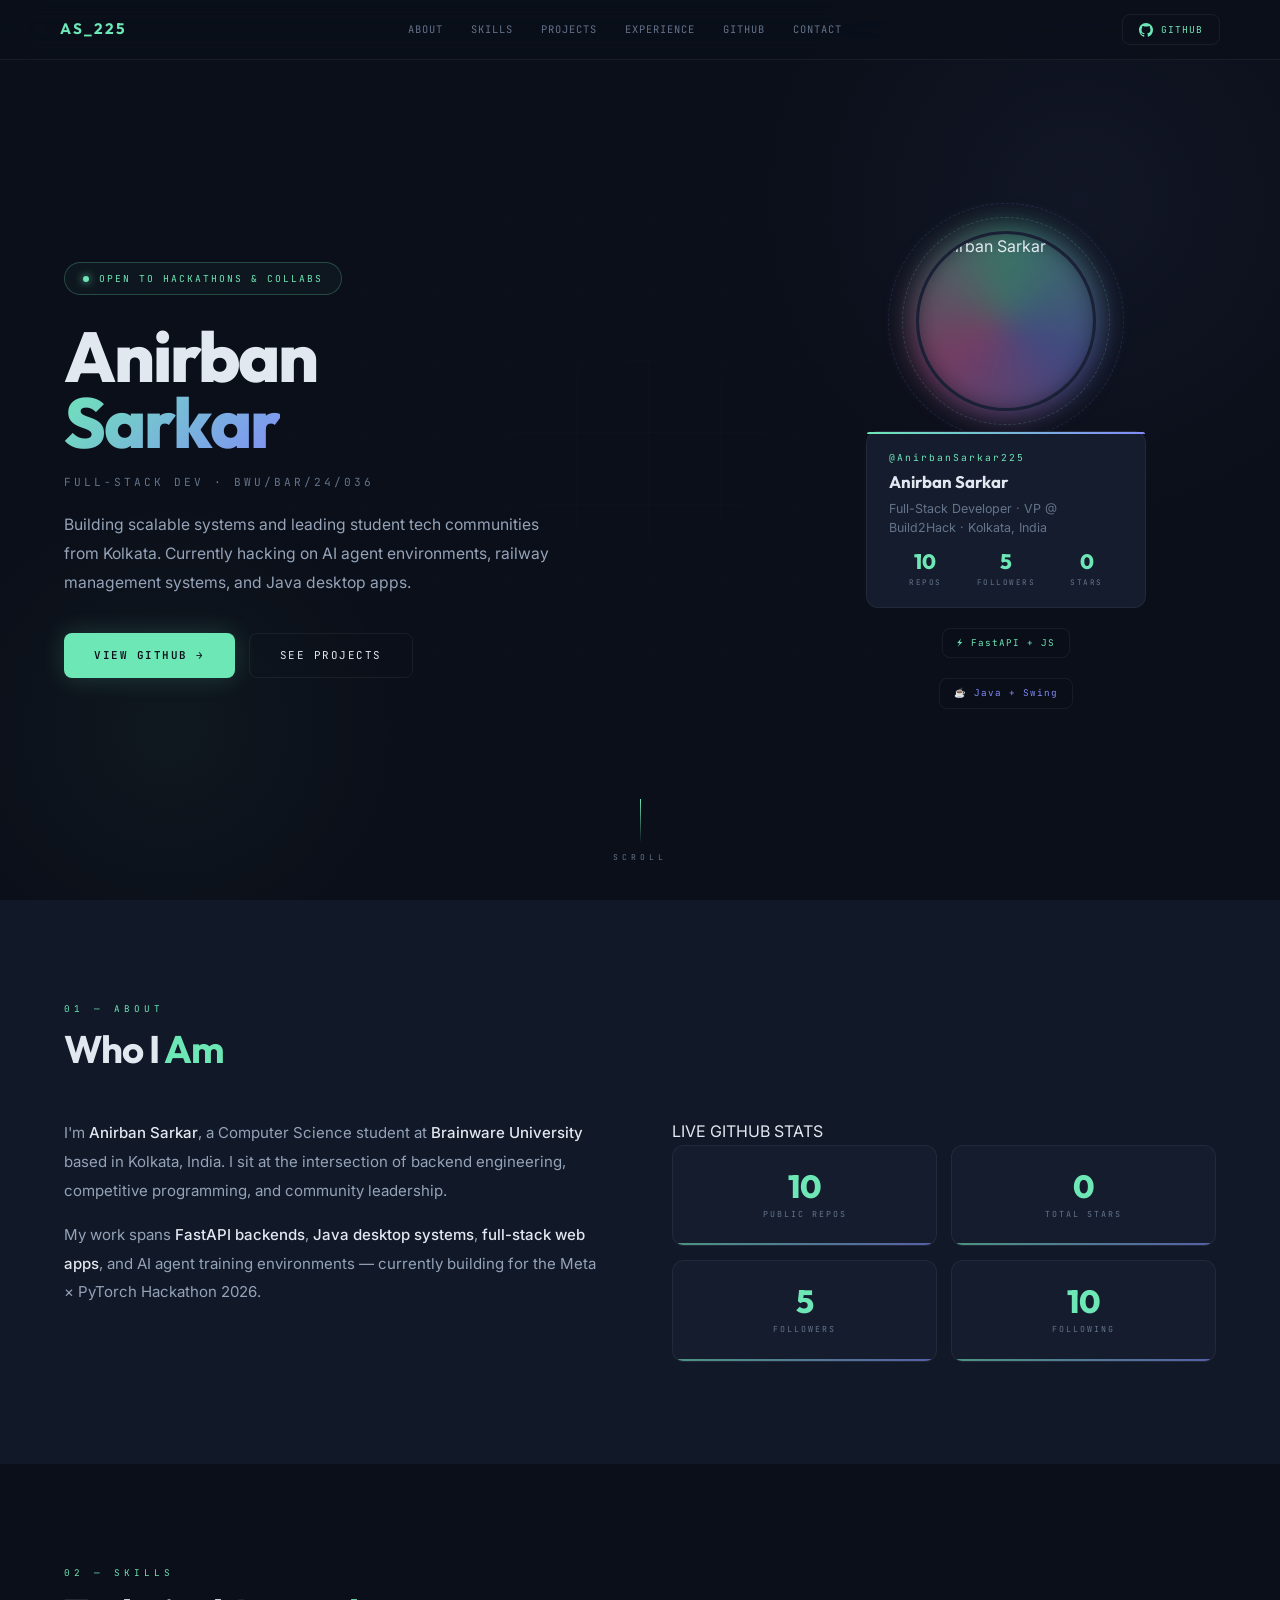
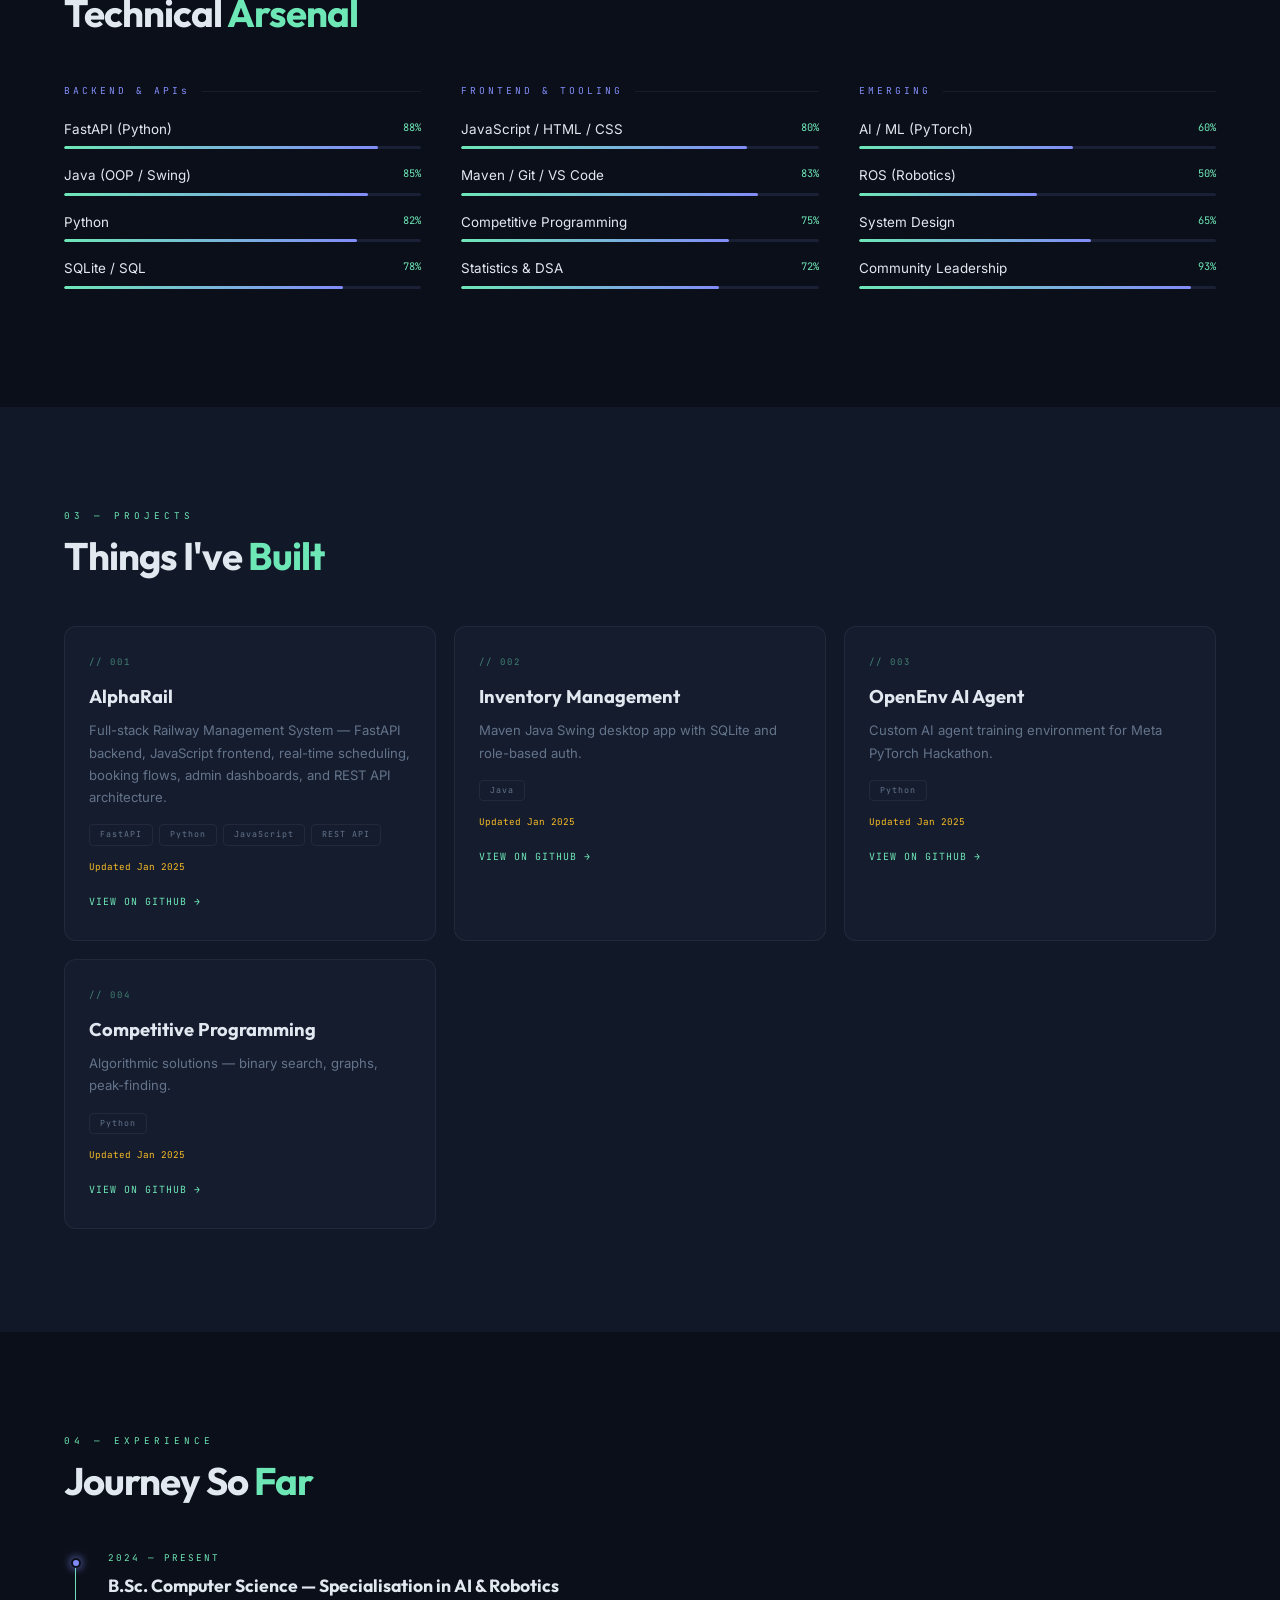
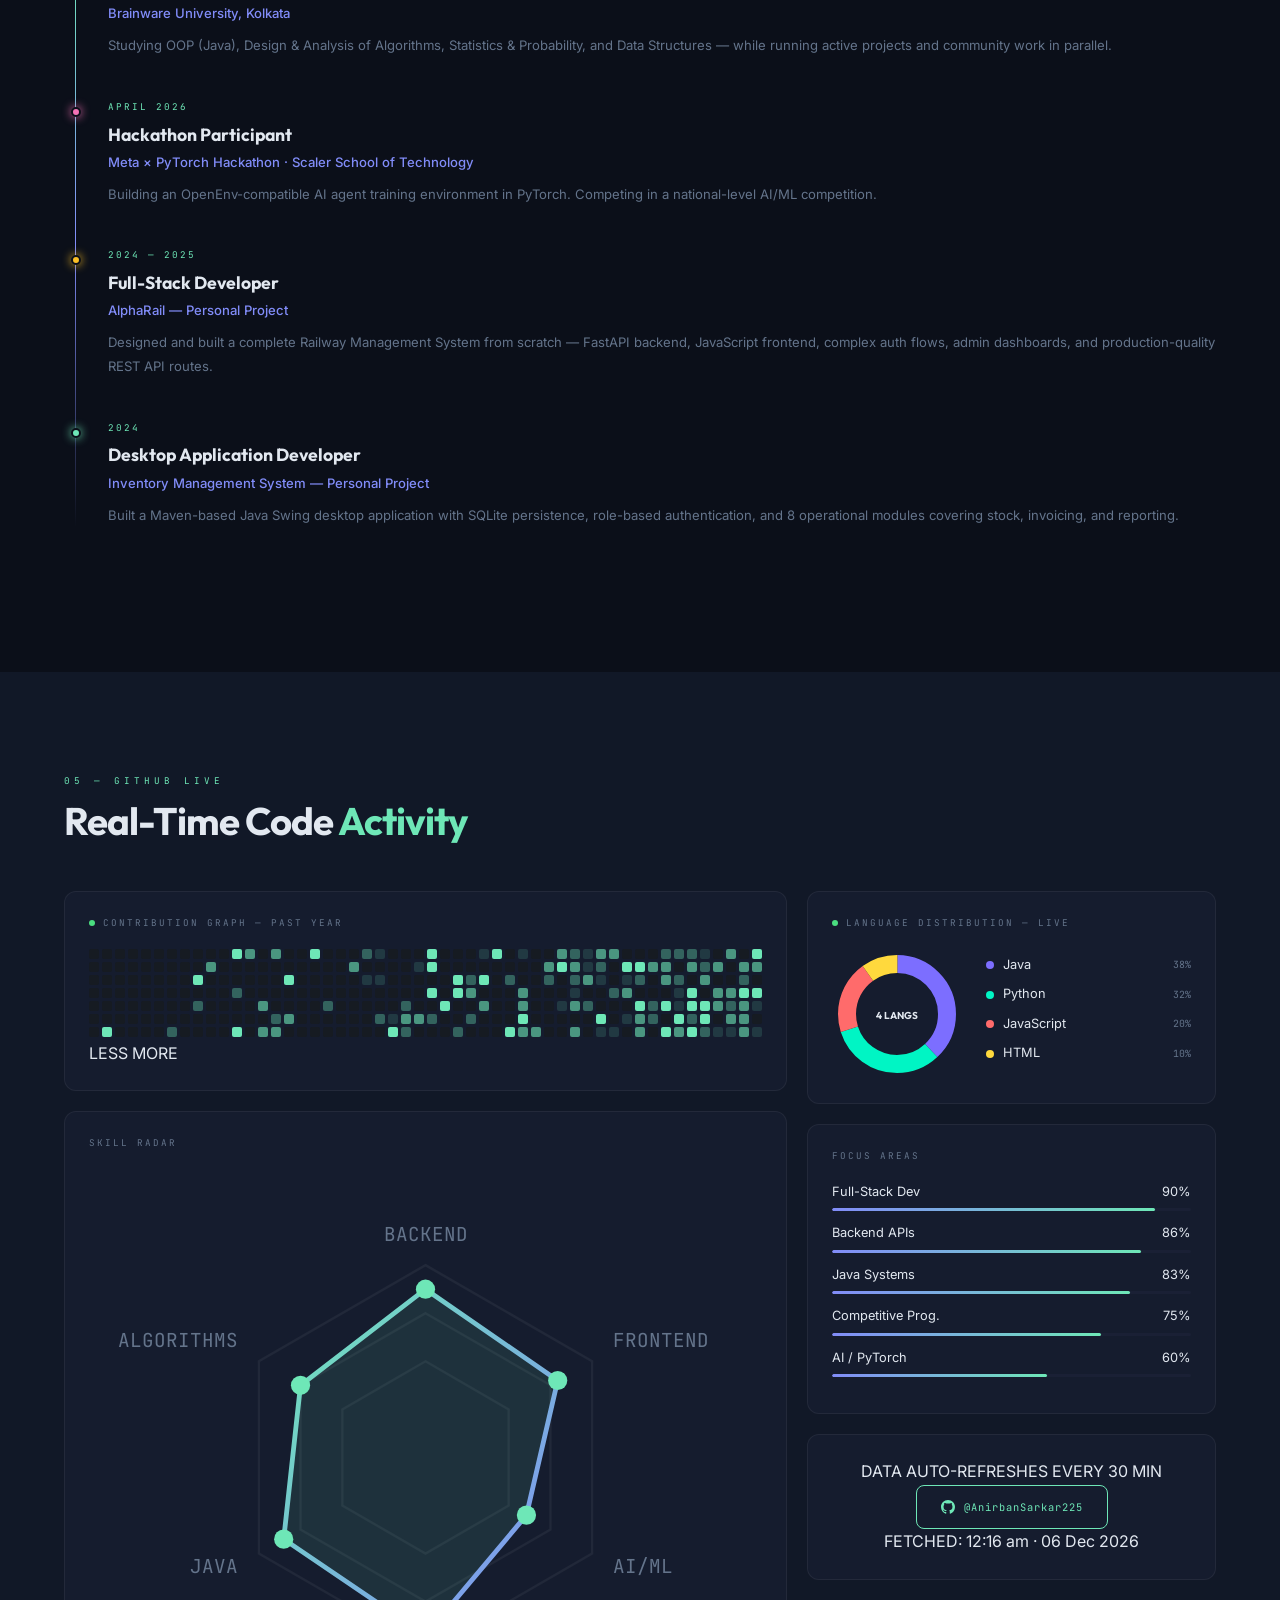
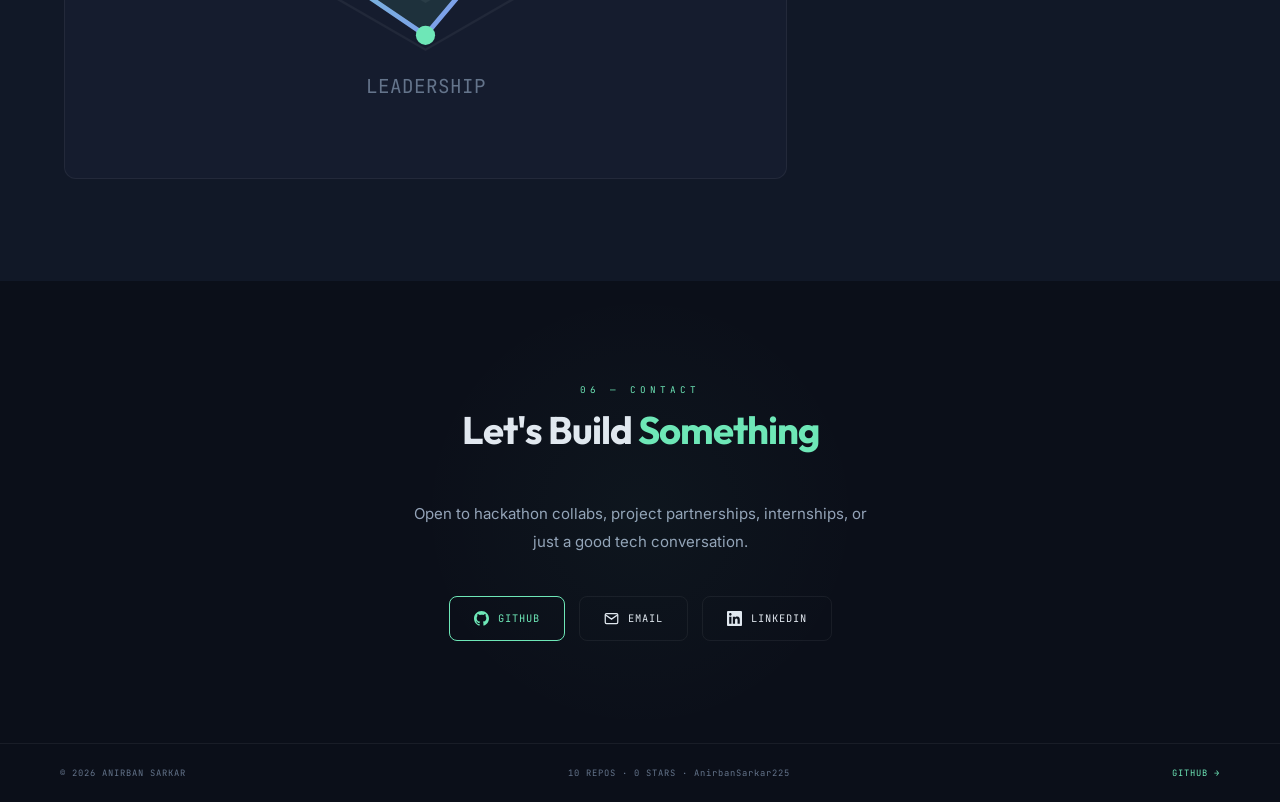
==== index.html @ c5b4a564 "m" ====
<!DOCTYPE html>
<html lang="en">
<head>
<meta charset="UTF-8">
<meta name="viewport" content="width=device-width, initial-scale=1.0">
<title>Anirban Sarkar — Full-Stack Developer</title>
<meta name="description" content="Anirban Sarkar — Full-Stack Developer & CS student at Brainware University, Kolkata. Building scalable systems with FastAPI, Java, and AI.">
<meta name="author" content="Anirban Sarkar">
<meta name="theme-color" content="#0b0f19">

<!-- Open Graph -->
<meta property="og:title" content="Anirban Sarkar — Full-Stack Developer">
<meta property="og:description" content="Building scalable systems and leading student tech communities from Kolkata. FastAPI · Java · AI/ML.">
<meta property="og:type" content="website">
<meta property="og:image" content="https://github.com/AnirbanSarkar225.png">
<meta property="og:url" content="https://github.com/AnirbanSarkar225">

<!-- Twitter Card -->
<meta name="twitter:card" content="summary_large_image">
<meta name="twitter:title" content="Anirban Sarkar — Full-Stack Developer">
<meta name="twitter:description" content="Building scalable systems from Kolkata. FastAPI · Java · AI/ML.">
<meta name="twitter:image" content="https://github.com/AnirbanSarkar225.png">

<link rel="icon" href="https://github.com/AnirbanSarkar225.png" type="image/png">
<link rel="stylesheet" href="style.css">
</head>
<body>

<!-- ── Loader ── -->
<div id="loader" role="status" aria-label="Loading portfolio">
  <div class="loader-brand">AS_</div>
  <div class="loader-track"><div class="loader-fill" id="loader-fill"></div></div>
  <div class="loader-status" id="loader-status">CONNECTING...</div>
</div>

<!-- ── Navigation ── -->
<nav role="navigation" aria-label="Main navigation">
  <div class="nav-brand">AS_225</div>
  <div class="nav-links" id="nav-menu">
    <a href="#about">ABOUT</a>
    <a href="#skills">SKILLS</a>
    <a href="#projects">PROJECTS</a>
    <a href="#experience">EXPERIENCE</a>
    <a href="#github">GITHUB</a>
    <a href="#contact">CONTACT</a>
  </div>
  <button class="hamburger" aria-label="Toggle navigation menu" aria-expanded="false" aria-controls="nav-menu">
    <span></span><span></span><span></span>
  </button>
  <a href="https://github.com/AnirbanSarkar225" target="_blank" rel="noopener noreferrer" class="nav-cta">
    <svg width="14" height="14" viewBox="0 0 24 24" fill="currentColor" aria-hidden="true"><path d="M12 0C5.37 0 0 5.37 0 12c0 5.3 3.44 9.8 8.21 11.39.6.11.79-.26.79-.58v-2.23c-3.34.73-4.03-1.42-4.03-1.42-.55-1.39-1.33-1.76-1.33-1.76-1.09-.74.08-.73.08-.73 1.2.08 1.84 1.24 1.84 1.24 1.07 1.83 2.81 1.3 3.49 1 .11-.78.42-1.31.76-1.61-2.67-.3-5.47-1.33-5.47-5.93 0-1.31.47-2.38 1.24-3.22-.12-.3-.54-1.52.12-3.18 0 0 1.01-.32 3.3 1.23a11.5 11.5 0 013.01-.4c1.02 0 2.05.14 3.01.4 2.28-1.55 3.29-1.23 3.29-1.23.66 1.66.25 2.88.12 3.18.77.84 1.24 1.91 1.24 3.22 0 4.61-2.81 5.63-5.48 5.92.43.37.82 1.1.82 2.22v3.29c0 .32.19.69.8.58C20.57 21.8 24 17.3 24 12c0-6.63-5.37-12-12-12z"/></svg>
    GITHUB
  </a>
</nav>

<!-- ── Hero ── -->
<section class="hero" id="home" aria-labelledby="hero-heading">
  <div class="hero-ambient" aria-hidden="true"></div>
  <div class="hero-grid-bg" aria-hidden="true"></div>

  <div class="hero-content">
    <div class="hero-badge"><span class="pulse-dot" aria-hidden="true"></span>OPEN TO HACKATHONS &amp; COLLABS</div>
    <h1 class="hero-heading" id="hero-heading">Anirban<br><span class="gradient">Sarkar</span></h1>
    <p class="hero-sub">FULL-STACK DEV · BWU/BAR/24/036</p>
    <p class="hero-desc">Building scalable systems and leading student tech communities from Kolkata. Currently hacking on AI agent environments, railway management systems, and Java desktop apps.</p>
    <div class="hero-actions">
      <a href="https://github.com/AnirbanSarkar225" target="_blank" rel="noopener noreferrer" class="btn-primary">VIEW GITHUB →</a>
      <a href="#projects" class="btn-ghost">SEE PROJECTS</a>
    </div>
  </div>

  <div class="profile-col">
    <div class="ring-wrap">
      <div class="ring-glow" aria-hidden="true"></div>
      <img id="avatar"
        src="https://github.com/AnirbanSarkar225.png"
        alt="Anirban Sarkar"
        class="avatar"
        width="180" height="180"
        onerror="this.onerror=null;this.src='https://ui-avatars.com/api/?name=AS&background=111827&color=6ee7b7&size=200&bold=true';">
    </div>
    <div class="gh-card">
      <div class="gh-uname">@AnirbanSarkar225</div>
      <div class="gh-fullname" id="gh-display-name">Anirban Sarkar</div>
      <div class="gh-bio" id="gh-bio-text">Full-Stack Developer · Kolkata, India</div>
      <div class="gh-stats-row">
        <div class="gh-stat">
          <span class="gh-stat-num" id="gh-repo-count">—</span>
          <span class="gh-stat-lbl">REPOS</span>
        </div>
        <div class="gh-stat">
          <span class="gh-stat-num" id="gh-follower-count">—</span>
          <span class="gh-stat-lbl">FOLLOWERS</span>
        </div>
        <div class="gh-stat">
          <span class="gh-stat-num" id="gh-star-count">—</span>
          <span class="gh-stat-lbl">STARS</span>
        </div>
      </div>
    </div>
    <div class="float-tag ft1" aria-hidden="true">⚡ FastAPI + JS</div>
    <div class="float-tag ft2" aria-hidden="true">☕ Java + Swing</div>
  </div>

  <div class="scroll-cue" aria-hidden="true">
    <div class="scroll-line"></div>
    <span>SCROLL</span>
  </div>
</section>

<!-- ── About ── -->
<section id="about" style="background:var(--surface);" aria-labelledby="about-title">
  <p class="section-label" data-animate>01 — ABOUT</p>
  <h2 class="section-title" id="about-title" data-animate data-delay="80">Who I <span class="accent">Am</span></h2>
  <div class="about-layout">
    <div class="about-text" data-animate="left">
      <p>I'm <strong>Anirban Sarkar</strong>, a Computer Science student at <strong>Brainware University</strong> based in Kolkata, India. I sit at the intersection of backend engineering, competitive programming, and community leadership.</p>
      <p>My work spans <strong>FastAPI backends</strong>, <strong>Java desktop systems</strong>, <strong>full-stack web apps</strong>, and AI agent training environments — currently building for the Meta × PyTorch Hackathon 2026.</p>
    </div>
    <div data-animate data-delay="120">
      <p class="stats-eyebrow">LIVE GITHUB STATS</p>
      <div class="stats-grid">
        <div class="stat-card"><span class="stat-num" id="stat-repos">—</span><span class="stat-label">PUBLIC REPOS</span></div>
        <div class="stat-card"><span class="stat-num" id="stat-stars">—</span><span class="stat-label">TOTAL STARS</span></div>
        <div class="stat-card"><span class="stat-num" id="stat-followers">—</span><span class="stat-label">FOLLOWERS</span></div>
        <div class="stat-card"><span class="stat-num" id="stat-following">—</span><span class="stat-label">FOLLOWING</span></div>
      </div>
    </div>
  </div>
</section>

<!-- ── Skills ── -->
<section id="skills" aria-labelledby="skills-title">
  <p class="section-label" data-animate>02 — SKILLS</p>
  <h2 class="section-title" id="skills-title" data-animate data-delay="80">Technical <span class="accent">Arsenal</span></h2>
  <div class="skills-grid">
    <div data-animate>
      <div class="skill-group-title">BACKEND &amp; APIs</div>
      <div class="skill-row">
        <div class="skill-header"><span class="skill-name">FastAPI (Python)</span><span class="skill-pct">88%</span></div>
        <div class="skill-track" role="progressbar" aria-valuenow="88" aria-valuemin="0" aria-valuemax="100" aria-label="FastAPI proficiency 88%">
          <div class="skill-progress" data-w="88"></div>
        </div>
      </div>
      <div class="skill-row">
        <div class="skill-header"><span class="skill-name">Java (OOP / Swing)</span><span class="skill-pct">85%</span></div>
        <div class="skill-track" role="progressbar" aria-valuenow="85" aria-valuemin="0" aria-valuemax="100" aria-label="Java proficiency 85%">
          <div class="skill-progress" data-w="85"></div>
        </div>
      </div>
      <div class="skill-row">
        <div class="skill-header"><span class="skill-name">Python</span><span class="skill-pct">82%</span></div>
        <div class="skill-track" role="progressbar" aria-valuenow="82" aria-valuemin="0" aria-valuemax="100" aria-label="Python proficiency 82%">
          <div class="skill-progress" data-w="82"></div>
        </div>
      </div>
      <div class="skill-row">
        <div class="skill-header"><span class="skill-name">SQLite / SQL</span><span class="skill-pct">78%</span></div>
        <div class="skill-track" role="progressbar" aria-valuenow="78" aria-valuemin="0" aria-valuemax="100" aria-label="SQLite proficiency 78%">
          <div class="skill-progress" data-w="78"></div>
        </div>
      </div>
    </div>
    <div data-animate data-delay="100">
      <div class="skill-group-title">FRONTEND &amp; TOOLING</div>
      <div class="skill-row">
        <div class="skill-header"><span class="skill-name">JavaScript / HTML / CSS</span><span class="skill-pct">80%</span></div>
        <div class="skill-track" role="progressbar" aria-valuenow="80" aria-valuemin="0" aria-valuemax="100" aria-label="JavaScript proficiency 80%">
          <div class="skill-progress" data-w="80"></div>
        </div>
      </div>
      <div class="skill-row">
        <div class="skill-header"><span class="skill-name">Maven / Git / VS Code</span><span class="skill-pct">83%</span></div>
        <div class="skill-track" role="progressbar" aria-valuenow="83" aria-valuemin="0" aria-valuemax="100" aria-label="Maven/Git proficiency 83%">
          <div class="skill-progress" data-w="83"></div>
        </div>
      </div>
      <div class="skill-row">
        <div class="skill-header"><span class="skill-name">Competitive Programming</span><span class="skill-pct">75%</span></div>
        <div class="skill-track" role="progressbar" aria-valuenow="75" aria-valuemin="0" aria-valuemax="100" aria-label="Competitive programming proficiency 75%">
          <div class="skill-progress" data-w="75"></div>
        </div>
      </div>
      <div class="skill-row">
        <div class="skill-header"><span class="skill-name">Statistics &amp; DSA</span><span class="skill-pct">72%</span></div>
        <div class="skill-track" role="progressbar" aria-valuenow="72" aria-valuemin="0" aria-valuemax="100" aria-label="DSA proficiency 72%">
          <div class="skill-progress" data-w="72"></div>
        </div>
      </div>
    </div>
    <div data-animate data-delay="200">
      <div class="skill-group-title">EMERGING</div>
      <div class="skill-row">
        <div class="skill-header"><span class="skill-name">AI / ML (PyTorch)</span><span class="skill-pct">60%</span></div>
        <div class="skill-track" role="progressbar" aria-valuenow="60" aria-valuemin="0" aria-valuemax="100" aria-label="AI/ML proficiency 60%">
          <div class="skill-progress" data-w="60"></div>
        </div>
      </div>
      <div class="skill-row">
        <div class="skill-header"><span class="skill-name">ROS (Robotics)</span><span class="skill-pct">50%</span></div>
        <div class="skill-track" role="progressbar" aria-valuenow="50" aria-valuemin="0" aria-valuemax="100" aria-label="ROS proficiency 50%">
          <div class="skill-progress" data-w="50"></div>
        </div>
      </div>
      <div class="skill-row">
        <div class="skill-header"><span class="skill-name">System Design</span><span class="skill-pct">65%</span></div>
        <div class="skill-track" role="progressbar" aria-valuenow="65" aria-valuemin="0" aria-valuemax="100" aria-label="System design proficiency 65%">
          <div class="skill-progress" data-w="65"></div>
        </div>
      </div>
      <div class="skill-row">
        <div class="skill-header"><span class="skill-name">Community Leadership</span><span class="skill-pct">93%</span></div>
        <div class="skill-track" role="progressbar" aria-valuenow="93" aria-valuemin="0" aria-valuemax="100" aria-label="Community leadership proficiency 93%">
          <div class="skill-progress" data-w="93"></div>
        </div>
      </div>
    </div>
  </div>
</section>

<!-- ── Projects ── -->
<section id="projects" style="background:var(--surface);" aria-labelledby="projects-title">
  <p class="section-label" data-animate>03 — PROJECTS</p>
  <h2 class="section-title" id="projects-title" data-animate data-delay="80">Things I've <span class="accent">Built</span></h2>
  <div id="projects-grid" role="list">
    <div class="projects-loading" id="projects-loading" aria-live="polite">
      <div class="spin-icon" aria-hidden="true">⟳</div>
      FETCHING REPOS...
    </div>
  </div>
</section>

<!-- ── Experience ── -->
<section id="experience" aria-labelledby="experience-title">
  <p class="section-label" data-animate>04 — EXPERIENCE</p>
  <h2 class="section-title" id="experience-title" data-animate data-delay="80">Journey So <span class="accent">Far</span></h2>
  <div class="timeline" role="list">
    <div class="tl-entry" data-animate="left" data-delay="100" role="listitem">
      <div class="tl-marker" style="background:var(--accent2);box-shadow:0 0 10px var(--accent2);" aria-hidden="true"></div>
      <div class="tl-date">2024 — PRESENT</div>
      <div class="tl-title">B.Sc. Computer Science — Specialisation in AI &amp; Robotics</div>
      <div class="tl-org">Brainware University, Kolkata</div>
      <p class="tl-text">Studying OOP (Java), Design &amp; Analysis of Algorithms, Statistics &amp; Probability, and Data Structures — while running active projects and community work in parallel.</p>
    </div>
    <div class="tl-entry" data-animate="left" data-delay="200" role="listitem">
      <div class="tl-marker" style="background:var(--accent3);box-shadow:0 0 10px var(--accent3);" aria-hidden="true"></div>
      <div class="tl-date">APRIL 2026</div>
      <div class="tl-title">Hackathon Participant</div>
      <div class="tl-org">Meta × PyTorch Hackathon · Scaler School of Technology</div>
      <p class="tl-text">Building an OpenEnv-compatible AI agent training environment in PyTorch. Competing in a national-level AI/ML competition.</p>
    </div>
    <div class="tl-entry" data-animate="left" data-delay="300" role="listitem">
      <div class="tl-marker" style="background:var(--warm);box-shadow:0 0 10px var(--warm);" aria-hidden="true"></div>
      <div class="tl-date">2024 — 2025</div>
      <div class="tl-title">Full-Stack Developer</div>
      <div class="tl-org">AlphaRail — Personal Project</div>
      <p class="tl-text">Designed and built a complete Railway Management System from scratch — FastAPI backend, JavaScript frontend, complex auth flows, admin dashboards, and production-quality REST API routes.</p>
    </div>
    <div class="tl-entry" data-animate="left" data-delay="400" role="listitem">
      <div class="tl-marker" style="background:var(--accent);box-shadow:0 0 10px var(--accent);" aria-hidden="true"></div>
      <div class="tl-date">2024</div>
      <div class="tl-title">Desktop Application Developer</div>
      <div class="tl-org">Inventory Management System — Personal Project</div>
      <p class="tl-text">Built a Maven-based Java Swing desktop application with SQLite persistence, role-based authentication, and 8 operational modules covering stock, invoicing, and reporting.</p>
    </div>
  </div>
</section>

<!-- ── GitHub Live ── -->
<section id="github" style="background:var(--surface);" aria-labelledby="github-title">
  <p class="section-label" data-animate>05 — GITHUB LIVE</p>
  <h2 class="section-title" id="github-title" data-animate data-delay="80">Real-Time Code <span class="accent">Activity</span></h2>
  <div class="gh-grid">
    <div style="display:flex;flex-direction:column;gap:20px;">
      <div class="gh-panel" data-animate>
        <div class="gh-panel-header"><span class="live-indicator" aria-hidden="true"></span>CONTRIBUTION GRAPH — PAST YEAR</div>
        <div id="contrib-container" aria-label="Contribution activity graph" role="img"></div>
        <div class="contrib-legend" aria-label="Contribution level legend">
          LESS
          <span class="contrib-scale" aria-hidden="true">
            <span class="contrib-cell lv0"></span>
            <span class="contrib-cell lv1"></span>
            <span class="contrib-cell lv2"></span>
            <span class="contrib-cell lv3"></span>
            <span class="contrib-cell lv4"></span>
          </span>
          MORE
        </div>
      </div>
      <div class="gh-panel" data-animate data-delay="120">
        <div class="gh-panel-header">SKILL RADAR</div>
        <svg id="radar-svg" viewBox="0 0 280 240" width="100%" aria-label="Skill radar chart" role="img">
          <defs>
            <linearGradient id="rg" x1="0" y1="0" x2="1" y2="1">
              <stop offset="0%" stop-color="#6ee7b7"/>
              <stop offset="100%" stop-color="#818cf8"/>
            </linearGradient>
          </defs>
          <g transform="translate(140,120)">
            <polygon points="0,-80 69.3,-40 69.3,40 0,80 -69.3,40 -69.3,-40" fill="none" stroke="rgba(255,255,255,.05)" aria-hidden="true"/>
            <polygon points="0,-60 52,-30 52,30 0,60 -52,30 -52,-30" fill="none" stroke="rgba(255,255,255,.05)" aria-hidden="true"/>
            <polygon points="0,-40 34.6,-20 34.6,20 0,40 -34.6,20 -34.6,-20" fill="none" stroke="rgba(255,255,255,.05)" aria-hidden="true"/>
            <polygon id="radar-polygon" points="0,-70 55,-32 42,24 0,74 -59,34 -52,-30" fill="rgba(110,231,183,.1)" stroke="url(#rg)" stroke-width="2"/>
            <circle class="radar-dot" cx="0" cy="-70" r="4" fill="#6ee7b7"/>
            <circle class="radar-dot" cx="55" cy="-32" r="4" fill="#6ee7b7"/>
            <circle class="radar-dot" cx="42" cy="24" r="4" fill="#6ee7b7"/>
            <circle class="radar-dot" cx="0" cy="74" r="4" fill="#6ee7b7"/>
            <circle class="radar-dot" cx="-59" cy="34" r="4" fill="#6ee7b7"/>
            <circle class="radar-dot" cx="-52" cy="-30" r="4" fill="#6ee7b7"/>
            <text x="0" y="-90" text-anchor="middle" fill="#64748b" font-size="8" font-family="JetBrains Mono,monospace">BACKEND</text>
            <text x="78" y="-46" fill="#64748b" font-size="8" font-family="JetBrains Mono,monospace">FRONTEND</text>
            <text x="78" y="48" fill="#64748b" font-size="8" font-family="JetBrains Mono,monospace">AI/ML</text>
            <text x="0" y="98" text-anchor="middle" fill="#64748b" font-size="8" font-family="JetBrains Mono,monospace">LEADERSHIP</text>
            <text x="-78" y="48" text-anchor="end" fill="#64748b" font-size="8" font-family="JetBrains Mono,monospace">JAVA</text>
            <text x="-78" y="-46" text-anchor="end" fill="#64748b" font-size="8" font-family="JetBrains Mono,monospace">ALGORITHMS</text>
          </g>
        </svg>
      </div>
    </div>

    <div style="display:flex;flex-direction:column;gap:20px;">
      <div class="gh-panel" data-animate>
        <div class="gh-panel-header"><span class="live-indicator" aria-hidden="true"></span>LANGUAGE DISTRIBUTION — LIVE</div>
        <div class="donut-layout">
          <svg id="donut-chart" width="130" height="130" viewBox="0 0 130 130" aria-label="Programming language distribution donut chart" role="img">
            <circle cx="65" cy="65" r="50" fill="none" stroke="#161b22" stroke-width="18"/>
            <text id="donut-label" x="65" y="70" text-anchor="middle" fill="#e2e8f0" font-size="10" font-weight="700" font-family="Outfit,sans-serif">—</text>
          </svg>
          <div class="lang-list" id="lang-list" aria-label="Language list">
            <div class="loading-text">Loading...</div>
          </div>
        </div>
      </div>

      <div class="gh-panel" data-animate data-delay="100">
        <div class="gh-panel-header">FOCUS AREAS</div>
        <div class="focus-row">
          <div class="focus-header"><span>Full-Stack Dev</span><span class="focus-pct">90%</span></div>
          <div class="focus-track" role="progressbar" aria-valuenow="90" aria-valuemin="0" aria-valuemax="100" aria-label="Full-stack dev focus 90%">
            <div class="focus-bar" data-w="90"></div>
          </div>
        </div>
        <div class="focus-row">
          <div class="focus-header"><span>Backend APIs</span><span class="focus-pct">86%</span></div>
          <div class="focus-track" role="progressbar" aria-valuenow="86" aria-valuemin="0" aria-valuemax="100">
            <div class="focus-bar" data-w="86"></div>
          </div>
        </div>
        <div class="focus-row">
          <div class="focus-header"><span>Java Systems</span><span class="focus-pct">83%</span></div>
          <div class="focus-track" role="progressbar" aria-valuenow="83" aria-valuemin="0" aria-valuemax="100">
            <div class="focus-bar" data-w="83"></div>
          </div>
        </div>
        <div class="focus-row">
          <div class="focus-header"><span>Competitive Prog.</span><span class="focus-pct">75%</span></div>
          <div class="focus-track" role="progressbar" aria-valuenow="75" aria-valuemin="0" aria-valuemax="100">
            <div class="focus-bar" data-w="75"></div>
          </div>
        </div>
        <div class="focus-row">
          <div class="focus-header"><span>AI / PyTorch</span><span class="focus-pct">60%</span></div>
          <div class="focus-track" role="progressbar" aria-valuenow="60" aria-valuemin="0" aria-valuemax="100">
            <div class="focus-bar" data-w="60"></div>
          </div>
        </div>
      </div>

      <div class="gh-panel" data-animate data-delay="200" style="text-align:center;">
        <p class="refresh-note">DATA AUTO-REFRESHES EVERY 30 MIN</p>
        <a href="https://github.com/AnirbanSarkar225" target="_blank" rel="noopener noreferrer" class="contact-btn highlight">
          <svg width="14" height="14" viewBox="0 0 24 24" fill="currentColor" aria-hidden="true"><path d="M12 0C5.37 0 0 5.37 0 12c0 5.3 3.44 9.8 8.21 11.39.6.11.79-.26.79-.58v-2.23c-3.34.73-4.03-1.42-4.03-1.42-.55-1.39-1.33-1.76-1.33-1.76-1.09-.74.08-.73.08-.73 1.2.08 1.84 1.24 1.84 1.24 1.07 1.83 2.81 1.3 3.49 1 .11-.78.42-1.31.76-1.61-2.67-.3-5.47-1.33-5.47-5.93 0-1.31.47-2.38 1.24-3.22-.12-.3-.54-1.52.12-3.18 0 0 1.01-.32 3.3 1.23a11.5 11.5 0 013.01-.4c1.02 0 2.05.14 3.01.4 2.28-1.55 3.29-1.23 3.29-1.23.66 1.66.25 2.88.12 3.18.77.84 1.24 1.91 1.24 3.22 0 4.61-2.81 5.63-5.48 5.92.43.37.82 1.1.82 2.22v3.29c0 .32.19.69.8.58C20.57 21.8 24 17.3 24 12c0-6.63-5.37-12-12-12z"/></svg>
          @AnirbanSarkar225
        </a>
        <p class="fetch-time" id="fetch-time">FETCHED: —</p>
      </div>
    </div>
  </div>
</section>

<!-- ── Contact ── -->
<section id="contact" class="contact-area" aria-labelledby="contact-title">
  <p class="section-label" data-animate style="text-align:center;">06 — CONTACT</p>
  <h2 class="section-title" id="contact-title" data-animate data-delay="80" style="text-align:center;">Let's Build <span class="accent">Something</span></h2>
  <p data-animate data-delay="150" style="color:var(--text2);max-width:460px;margin:0 auto;line-height:1.85;font-size:.94rem;text-align:center;">
    Open to hackathon collabs, project partnerships, internships, or just a good tech conversation.
  </p>
  <div class="contact-links">
    <a href="https://github.com/AnirbanSarkar225" target="_blank" rel="noopener noreferrer" class="contact-btn highlight">
      <svg width="15" height="15" viewBox="0 0 24 24" fill="currentColor" aria-hidden="true"><path d="M12 0C5.37 0 0 5.37 0 12c0 5.3 3.44 9.8 8.21 11.39.6.11.79-.26.79-.58v-2.23c-3.34.73-4.03-1.42-4.03-1.42-.55-1.39-1.33-1.76-1.33-1.76-1.09-.74.08-.73.08-.73 1.2.08 1.84 1.24 1.84 1.24 1.07 1.83 2.81 1.3 3.49 1 .11-.78.42-1.31.76-1.61-2.67-.3-5.47-1.33-5.47-5.93 0-1.31.47-2.38 1.24-3.22-.12-.3-.54-1.52.12-3.18 0 0 1.01-.32 3.3 1.23a11.5 11.5 0 013.01-.4c1.02 0 2.05.14 3.01.4 2.28-1.55 3.29-1.23 3.29-1.23.66 1.66.25 2.88.12 3.18.77.84 1.24 1.91 1.24 3.22 0 4.61-2.81 5.63-5.48 5.92.43.37.82 1.1.82 2.22v3.29c0 .32.19.69.8.58C20.57 21.8 24 17.3 24 12c0-6.63-5.37-12-12-12z"/></svg>
      GITHUB
    </a>
    <a href="mailto:anirban.sarkar@example.com" class="contact-btn" id="email-link">
      <svg width="15" height="15" viewBox="0 0 24 24" fill="none" stroke="currentColor" stroke-width="2" aria-hidden="true"><path d="M4 4h16c1.1 0 2 .9 2 2v12c0 1.1-.9 2-2 2H4c-1.1 0-2-.9-2-2V6c0-1.1.9-2 2-2z"/><polyline points="22,6 12,13 2,6"/></svg>
      EMAIL
    </a>
    <a href="https://linkedin.com/in/anirban-sarkar225" target="_blank" rel="noopener noreferrer" class="contact-btn">
      <svg width="15" height="15" viewBox="0 0 24 24" fill="currentColor" aria-hidden="true"><path d="M20.447 20.452h-3.554v-5.569c0-1.328-.027-3.037-1.852-3.037-1.853 0-2.136 1.445-2.136 2.939v5.667H9.351V9h3.414v1.561h.046c.477-.9 1.637-1.85 3.37-1.85 3.601 0 4.267 2.37 4.267 5.455v6.286zM5.337 7.433c-1.144 0-2.063-.926-2.063-2.065 0-1.138.92-2.063 2.063-2.063 1.14 0 2.064.925 2.064 2.063 0 1.139-.925 2.065-2.064 2.065zm1.782 13.019H3.555V9h3.564v11.452zM22.225 0H1.771C.792 0 0 .774 0 1.729v20.542C0 23.227.792 24 1.771 24h20.451C23.2 24 24 23.227 24 22.271V1.729C24 .774 23.2 0 22.222 0h.003z"/></svg>
      LINKEDIN
    </a>
  </div>
</section>

<!-- ── Footer ── -->
<footer role="contentinfo">
  <span>© <span id="year"></span> ANIRBAN SARKAR</span>
  <span id="footer-stats" aria-live="polite">—</span>
  <a href="https://github.com/AnirbanSarkar225" target="_blank" rel="noopener noreferrer">GITHUB →</a>
</footer>

<script src="script.js"></script>
</body>
</html>
---- style.css ----
@import url('https://fonts.googleapis.com/css2?family=Inter:wght@300;400;500;600&family=Outfit:wght@400;500;600;700;800&family=JetBrains+Mono:wght@400;500&display=swap');

/* ── Design Tokens ── */
:root {
  --bg: #0b0f19;
  --surface: #111827;
  --surface2: #1a2035;
  --card: #151c2e;
  --accent: #6ee7b7;
  --accent2: #818cf8;
  --accent3: #f472b6;
  --warm: #fbbf24;
  --text: #e2e8f0;
  --text2: #94a3b8;
  --muted: #64748b;
  --border: rgba(255,255,255,0.06);
  --glow: rgba(110,231,183,0.08);
  --radius: 12px;
  --radius-sm: 8px;
  --transition: .3s cubic-bezier(.4,0,.2,1);
}

*, *::before, *::after { margin:0; padding:0; box-sizing:border-box; }
html { scroll-behavior: smooth; }
body {
  background: var(--bg);
  color: var(--text);
  font-family: 'Inter', -apple-system, sans-serif;
  overflow-x: hidden;
  -webkit-font-smoothing: antialiased;
  line-height: 1.6;
}
::selection { background: var(--accent); color: var(--bg); }
::-webkit-scrollbar { width: 5px; }
::-webkit-scrollbar-track { background: var(--bg); }
::-webkit-scrollbar-thumb { background: var(--accent2); border-radius: 3px; }
img { max-width: 100%; display: block; }
a { color: inherit; text-decoration: none; }

/* ── Loader ── */
#loader {
  position: fixed; inset: 0; background: var(--bg); z-index: 9999;
  display: flex; flex-direction: column; align-items: center; justify-content: center; gap: 20px;
  transition: opacity .6s ease, visibility .6s ease;
}
#loader.done { opacity: 0; visibility: hidden; pointer-events: none; }
.loader-brand {
  font-family: 'Outfit', sans-serif; font-size: 2rem; font-weight: 800;
  background: linear-gradient(135deg, var(--accent), var(--accent2));
  -webkit-background-clip: text; -webkit-text-fill-color: transparent; background-clip: text;
}
.loader-track { width: 180px; height: 2px; background: var(--surface2); border-radius: 2px; overflow: hidden; }
.loader-fill { height: 100%; background: linear-gradient(90deg, var(--accent), var(--accent2)); width: 0%; transition: width .3s ease; }
.loader-status { font-family: 'JetBrains Mono', monospace; font-size: .6rem; letter-spacing: 3px; color: var(--muted); }

/* ── Navigation ── */
nav {
  position: fixed; top: 0; left: 0; right: 0; z-index: 500;
  padding: 0 clamp(20px, 5vw, 60px); height: 60px;
  display: flex; align-items: center; justify-content: space-between;
  backdrop-filter: blur(20px) saturate(1.4);
  border-bottom: 1px solid var(--border);
  background: rgba(11,15,25,.8);
  transition: transform .4s cubic-bezier(.4,0,.2,1);
}
nav.hide { transform: translateY(-100%); }
.nav-brand { font-family: 'Outfit', sans-serif; font-size: .95rem; font-weight: 700; color: var(--accent); letter-spacing: 2px; }
.nav-links { display: flex; gap: 28px; align-items: center; }
.nav-links a {
  font-family: 'JetBrains Mono', monospace; font-size: .65rem; color: var(--muted);
  letter-spacing: 1px; transition: color var(--transition); position: relative; padding: 4px 0;
}
.nav-links a::after {
  content: ''; position: absolute; bottom: 0; left: 0; width: 100%; height: 1px;
  background: var(--accent); transform: scaleX(0); transition: transform .35s cubic-bezier(.4,0,.2,1);
  transform-origin: right;
}
.nav-links a:hover { color: var(--accent); }
.nav-links a:hover::after { transform: scaleX(1); transform-origin: left; }
.nav-cta {
  display: inline-flex; align-items: center; gap: 8px; padding: 7px 16px;
  border: 1px solid var(--border); border-radius: var(--radius-sm);
  font-family: 'JetBrains Mono', monospace; font-size: .6rem; color: var(--accent);
  letter-spacing: 1px; transition: all var(--transition);
}
.nav-cta:hover { border-color: var(--accent); background: var(--glow); }
.hamburger { display: none; flex-direction: column; gap: 5px; cursor: pointer; background: none; border: none; padding: 4px; }
.hamburger span { display: block; width: 20px; height: 1.5px; background: var(--text); transition: all .3s; }

/* ── Hero ── */
.hero {
  min-height: 100vh; display: grid; grid-template-columns: 1fr 420px;
  align-items: center; gap: 48px;
  padding: 100px clamp(20px, 5vw, 80px) 60px;
  position: relative; overflow: hidden;
}

/* ── Profile Column ── */
.profile-col {
  position: relative; z-index: 2; display: flex; flex-direction: column;
  align-items: center; gap: 20px;
  opacity: 0; animation: fadeIn 1s ease .6s forwards;
}
.ring-wrap { position: relative; width: 180px; height: 180px; overflow: visible; }
.ring-wrap::before {
  content:''; position:absolute; inset:-14px; border-radius:50%;
  border:1.5px dashed rgba(110,231,183,.2); animation:spin 10s linear infinite;
}
.ring-wrap::after {
  content:''; position:absolute; inset:-28px; border-radius:50%;
  border:1.5px dashed rgba(129,140,248,.15); animation:spin 16s linear infinite reverse;
}
.ring-glow {
  position:absolute; inset:-6px; border-radius:50%;
  background:conic-gradient(from 0deg,var(--accent),var(--accent2),var(--accent3),var(--accent));
  animation:spin 5s linear infinite; filter:blur(14px); opacity:.45;
}
.avatar {
  width:180px; height:180px; border-radius:50%; object-fit:cover;
  position:relative; z-index:2; border:3px solid var(--surface2);
}
.gh-card {
  background:var(--card); border:1px solid var(--border); padding:18px 22px;
  border-radius:var(--radius); width:100%; max-width:280px; position:relative;
}
.gh-card::before {
  content:''; position:absolute; top:0; left:0; right:0; height:2px;
  background:linear-gradient(90deg,var(--accent),var(--accent2)); border-radius:var(--radius) var(--radius) 0 0;
}
.gh-uname { font-family:'JetBrains Mono',monospace; font-size:.6rem; color:var(--accent); letter-spacing:2px; margin-bottom:4px; }
.gh-fullname { font-family:'Outfit',sans-serif; font-size:1.05rem; font-weight:700; margin-bottom:4px; }
.gh-bio { font-size:.78rem; color:var(--muted); margin-bottom:14px; line-height:1.5; min-height:34px; }
.gh-stats-row { display:grid; grid-template-columns:repeat(3,1fr); gap:8px; }
.gh-stat { text-align:center; }
.gh-stat-num { font-family:'Outfit',sans-serif; font-size:1.3rem; font-weight:800; color:var(--accent); display:block; line-height:1; }
.gh-stat-lbl { font-family:'JetBrains Mono',monospace; font-size:.48rem; letter-spacing:1.5px; color:var(--muted); margin-top:4px; display:block; }
.float-tag {
  background:rgba(11,15,25,.9); border:1px solid var(--border); padding:7px 14px;
  border-radius:var(--radius-sm); font-family:'JetBrains Mono',monospace; font-size:.58rem;
  color:var(--accent); letter-spacing:1px; backdrop-filter:blur(10px);
}
.ft1 { animation: float 3.2s ease-in-out infinite; }
.ft2 { color:var(--accent2); animation: float 3.8s ease-in-out infinite .8s; }
@keyframes float { 0%,100%{transform:translateY(0);} 50%{transform:translateY(-8px);} }
.hero-ambient { position: absolute; inset: 0; pointer-events: none; }
.hero-ambient::before {
  content: ''; position: absolute; width: 700px; height: 700px; right: -150px; top: -150px;
  background: radial-gradient(circle, rgba(129,140,248,.06), transparent 65%);
  animation: ambientDrift 14s ease-in-out infinite;
}
.hero-ambient::after {
  content: ''; position: absolute; width: 500px; height: 500px; left: -80px; bottom: -80px;
  background: radial-gradient(circle, rgba(110,231,183,.04), transparent 65%);
  animation: ambientDrift 18s ease-in-out infinite reverse;
}
@keyframes ambientDrift { 0%,100% { transform: translate(0,0); } 50% { transform: translate(20px,-15px); } }

.hero-grid-bg {
  position: absolute; inset: 0;
  background-image: linear-gradient(rgba(255,255,255,.012) 1px, transparent 1px),
                     linear-gradient(90deg, rgba(255,255,255,.012) 1px, transparent 1px);
  background-size: 72px 72px;
  mask-image: radial-gradient(ellipse 60% 60% at 50% 50%, black, transparent);
  pointer-events: none;
}

.hero-content { position: relative; z-index: 2; max-width: 680px; }
.hero-badge {
  display: inline-flex; align-items: center; gap: 10px;
  padding: 8px 18px; border: 1px solid rgba(110,231,183,.25); border-radius: 100px;
  font-family: 'JetBrains Mono', monospace; font-size: .6rem; color: var(--accent);
  letter-spacing: 2px; margin-bottom: 28px; background: rgba(110,231,183,.04);
  opacity: 0; animation: fadeUp .6s ease .2s forwards;
}
.pulse-dot {
  width: 6px; height: 6px; border-radius: 50%; background: var(--accent);
  box-shadow: 0 0 8px var(--accent); animation: pulse 2.5s ease-in-out infinite;
}
@keyframes pulse { 0%,100% { opacity:1; transform:scale(1); } 50% { opacity:.3; transform:scale(.7); } }

.hero-heading {
  font-family: 'Outfit', sans-serif; font-size: clamp(2.8rem, 5.5vw, 5.5rem);
  font-weight: 800; line-height: .94; letter-spacing: -2px; margin-bottom: 18px;
  opacity: 0; animation: fadeUp .7s ease .35s forwards;
}
.hero-heading .gradient {
  background: linear-gradient(135deg, var(--accent), var(--accent2));
  -webkit-background-clip: text; -webkit-text-fill-color: transparent; background-clip: text;
}
.hero-sub {
  font-family: 'JetBrains Mono', monospace; font-size: .7rem; color: var(--muted);
  letter-spacing: 3px; margin-bottom: 18px;
  opacity: 0; animation: fadeUp .7s ease .48s forwards;
}
.hero-desc {
  font-size: .98rem; color: var(--text2); line-height: 1.85; max-width: 500px; margin-bottom: 36px;
  opacity: 0; animation: fadeUp .7s ease .6s forwards;
}
.hero-actions {
  display: flex; gap: 14px; flex-wrap: wrap;
  opacity: 0; animation: fadeUp .7s ease .72s forwards;
}
.btn-primary {
  padding: 13px 30px; background: var(--accent); color: var(--bg);
  font-family: 'JetBrains Mono', monospace; font-size: .68rem; font-weight: 600;
  letter-spacing: 1.5px; border: none; border-radius: var(--radius-sm);
  transition: all var(--transition); box-shadow: 0 0 24px rgba(110,231,183,.2);
  display: inline-flex; align-items: center; gap: 8px;
}
.btn-primary:hover { transform: translateY(-2px); box-shadow: 0 0 40px rgba(110,231,183,.35); }
.btn-ghost {
  padding: 13px 30px; border: 1px solid var(--border); color: var(--text);
  font-family: 'JetBrains Mono', monospace; font-size: .68rem; letter-spacing: 1.5px;
  border-radius: var(--radius-sm); transition: all var(--transition);
  display: inline-flex; align-items: center; gap: 8px;
}
.btn-ghost:hover { border-color: var(--accent2); color: var(--accent2); transform: translateY(-2px); }

.hero-sidebar {
  position: absolute; right: clamp(20px, 5vw, 80px); top: 50%; transform: translateY(-50%);
  z-index: 2; display: flex; flex-direction: column; align-items: flex-end; gap: 32px;
  opacity: 0; animation: fadeIn 1s ease .9s forwards;
}
.sidebar-item { text-align: right; }
.sidebar-label { font-family: 'JetBrains Mono', monospace; font-size: .48rem; letter-spacing: 3px; color: var(--muted); margin-bottom: 3px; }
.sidebar-value { font-family: 'Outfit', sans-serif; font-size: 1.4rem; font-weight: 700; color: var(--accent); }

.scroll-cue {
  position: absolute; bottom: 36px; left: 50%; transform: translateX(-50%);
  display: flex; flex-direction: column; align-items: center; gap: 8px; z-index: 2;
  opacity: 0; animation: fadeIn 1s ease 1.2s forwards;
}
.scroll-cue span { font-family: 'JetBrains Mono', monospace; font-size: .5rem; letter-spacing: 4px; color: var(--muted); }
.scroll-line { width: 1px; height: 44px; background: linear-gradient(to bottom, var(--accent), transparent); animation: scrollPulse 2s ease-in-out infinite; }
@keyframes scrollPulse { 0% { transform:scaleY(0); transform-origin:top; } 50% { transform:scaleY(1); transform-origin:top; } 51% { transform-origin:bottom; } 100% { transform:scaleY(0); transform-origin:bottom; } }

/* ── Sections ── */
section { padding: clamp(60px,8vw,110px) clamp(20px,5vw,80px); position: relative; }
.section-label { font-family: 'JetBrains Mono', monospace; font-size: .58rem; letter-spacing: 4px; color: var(--accent); margin-bottom: 10px; }
.section-title {
  font-family: 'Outfit', sans-serif; font-size: clamp(1.8rem, 3vw, 2.8rem);
  font-weight: 700; letter-spacing: -1px; margin-bottom: 48px; line-height: 1.15;
}
.section-title .accent { color: var(--accent); }

/* ── Animations ── */
[data-animate] { opacity: 0; transform: translateY(24px); transition: opacity .65s cubic-bezier(.4,0,.2,1), transform .65s cubic-bezier(.4,0,.2,1); }
[data-animate].visible { opacity: 1; transform: none; }
[data-animate="left"] { transform: translateX(-24px); }
[data-animate="left"].visible { transform: none; }
@keyframes fadeUp { from { opacity:0; transform:translateY(24px); } to { opacity:1; transform:none; } }
@keyframes fadeIn { from { opacity:0; } to { opacity:1; } }
@keyframes spin { from { transform:rotate(0deg); } to { transform:rotate(360deg); } }

/* ── About ── */
.about-layout { display: grid; grid-template-columns: 1fr 1fr; gap: 64px; align-items: start; }
.about-text { display: flex; flex-direction: column; gap: 16px; }
.about-text p { color: var(--text2); line-height: 1.9; font-size: .94rem; }
.about-text strong { color: var(--text); font-weight: 500; }
.stats-grid { display: grid; grid-template-columns: 1fr 1fr; gap: 14px; }
.stat-card {
  background: var(--card); border: 1px solid var(--border); padding: 24px 18px;
  border-radius: var(--radius); text-align: center; position: relative; overflow: hidden;
  transition: border-color .3s, transform .3s;
}
.stat-card:hover { border-color: rgba(110,231,183,.15); transform: translateY(-2px); }
.stat-card::after { content:''; position:absolute; bottom:0; left:0; right:0; height:2px; background:linear-gradient(90deg,var(--accent),var(--accent2)); opacity:.6; }
.stat-num { font-family:'Outfit',sans-serif; font-size:2rem; font-weight:800; color:var(--accent); display:block; line-height:1; }
.stat-label { font-family:'JetBrains Mono',monospace; font-size:.52rem; letter-spacing:2px; color:var(--muted); margin-top:6px; display:block; }

/* ── Skills ── */
.skills-grid { display: grid; grid-template-columns: repeat(auto-fit, minmax(280px, 1fr)); gap: 40px; }
.skill-group-title {
  font-family: 'JetBrains Mono', monospace; font-size: .6rem; letter-spacing: 3px;
  color: var(--accent2); margin-bottom: 20px; display: flex; align-items: center; gap: 12px;
}
.skill-group-title::after { content:''; flex:1; height:1px; background:var(--border); }
.skill-row { margin-bottom: 16px; }
.skill-header { display: flex; justify-content: space-between; font-size: .84rem; margin-bottom: 6px; }
.skill-name { color: var(--text); font-weight: 400; }
.skill-pct { font-family: 'JetBrains Mono', monospace; font-size: .65rem; color: var(--accent); }
.skill-track { height: 3px; background: var(--surface2); border-radius: 2px; overflow: hidden; }
.skill-progress { height:100%; background:linear-gradient(90deg,var(--accent),var(--accent2)); width:0%; transition:width 1.3s cubic-bezier(.25,.46,.45,.94); border-radius:2px; }

/* ── Projects ── */
#projects-grid { display: grid; grid-template-columns: repeat(auto-fill, minmax(300px, 1fr)); gap: 18px; }
.project-card {
  background: var(--card); border: 1px solid var(--border); padding: 28px 24px;
  border-radius: var(--radius); position: relative; overflow: hidden;
  transition: all .35s cubic-bezier(.4,0,.2,1);
}
.project-card:hover { transform: translateY(-5px); border-color: rgba(110,231,183,.18); box-shadow: 0 16px 48px rgba(0,0,0,.25); }
.project-card::before {
  content:''; position:absolute; top:0; left:0; right:0; height:2px;
  background:linear-gradient(90deg,var(--accent),var(--accent2));
  transform:scaleX(0); transform-origin:left; transition:transform .45s cubic-bezier(.4,0,.2,1);
}
.project-card:hover::before { transform: scaleX(1); }
.project-index { font-family:'JetBrains Mono',monospace; font-size:.56rem; color:var(--accent); letter-spacing:2px; margin-bottom:12px; opacity:.5; }
.project-name { font-family:'Outfit',sans-serif; font-size:1.15rem; font-weight:700; margin-bottom:8px; }
.project-desc { font-size:.82rem; color:var(--muted); line-height:1.7; margin-bottom:16px; }
.project-tags { display:flex; flex-wrap:wrap; gap:6px; margin-bottom:14px; }
.project-tag {
  padding:3px 10px; border:1px solid var(--border); border-radius:4px;
  font-family:'JetBrains Mono',monospace; font-size:.52rem; letter-spacing:1px; color:var(--muted);
  transition: border-color .2s;
}
.project-card:hover .project-tag { border-color: rgba(129,140,248,.2); }
.project-stars { font-family:'JetBrains Mono',monospace; font-size:.58rem; color:var(--warm); margin-bottom:12px; }
.project-link {
  font-family:'JetBrains Mono',monospace; font-size:.62rem; color:var(--accent);
  letter-spacing:1px; display:inline-flex; align-items:center; gap:7px; transition:gap .25s;
}
.project-link:hover { gap: 13px; }
.projects-loading { text-align:center; padding:60px; color:var(--muted); font-family:'JetBrains Mono',monospace; font-size:.7rem; letter-spacing:2px; grid-column:1/-1; }

/* ── Timeline ── */
.timeline { position: relative; padding-left: 44px; }
.timeline::before { content:''; position:absolute; left:11px; top:8px; bottom:0; width:1px; background:linear-gradient(to bottom,var(--accent),var(--accent2),transparent); }
.tl-entry { position: relative; margin-bottom: 42px; }
.tl-marker { position:absolute; left:-37px; top:7px; width:10px; height:10px; border-radius:50%; border:2px solid var(--bg); }
.tl-date { font-family:'JetBrains Mono',monospace; font-size:.58rem; letter-spacing:2px; color:var(--accent); margin-bottom:6px; }
.tl-title { font-family:'Outfit',sans-serif; font-size:1.1rem; font-weight:700; margin-bottom:3px; }
.tl-org { font-size:.82rem; color:var(--accent2); margin-bottom:10px; font-weight:500; }
.tl-text { font-size:.82rem; color:var(--muted); line-height:1.8; }

/* ── GitHub Live ── */
.gh-grid { display: grid; grid-template-columns: 1fr 1fr; gap: 20px; }
.gh-panel {
  background: var(--card); border: 1px solid var(--border); padding: 24px;
  border-radius: var(--radius); transition: border-color .3s;
}
.gh-panel:hover { border-color: rgba(110,231,183,.1); }
.gh-panel-header {
  font-family:'JetBrains Mono',monospace; font-size:.58rem; letter-spacing:2px;
  color:var(--muted); margin-bottom:18px; display:flex; align-items:center; gap:8px;
}
.live-indicator { width:6px; height:6px; border-radius:50%; background:#4ade80; animation:pulse 2s infinite; }

#contrib-container { display:flex; gap:3px; overflow-x:auto; padding-bottom:4px; }
#contrib-container::-webkit-scrollbar { height:2px; }
#contrib-container::-webkit-scrollbar-thumb { background:var(--border); }
.contrib-col { display:flex; flex-direction:column; gap:3px; }
.contrib-cell { width:10px; height:10px; border-radius:2px; flex-shrink:0; transition:transform .12s; }
.contrib-cell:hover { transform: scale(1.5); }
.lv0{background:#161b22;} .lv1{background:rgba(110,231,183,.15);} .lv2{background:rgba(110,231,183,.35);} .lv3{background:rgba(110,231,183,.6);} .lv4{background:var(--accent);}

.donut-layout { display:flex; align-items:center; gap:24px; margin-top:6px; }
#donut-chart { flex-shrink:0; }
.lang-list { flex:1; }
.lang-entry { display:flex; align-items:center; gap:9px; margin-bottom:9px; font-size:.8rem; }
.lang-color { width:8px; height:8px; border-radius:50%; flex-shrink:0; }
.lang-name { color:var(--text); flex:1; }
.lang-percent { font-family:'JetBrains Mono',monospace; font-size:.62rem; color:var(--muted); }

.focus-row { margin-bottom: 12px; }
.focus-header { display:flex; justify-content:space-between; font-size:.8rem; margin-bottom:6px; }
.focus-track { height:3px; background:var(--surface2); overflow:hidden; border-radius:2px; }
.focus-bar { height:100%; background:linear-gradient(90deg,var(--accent2),var(--accent)); width:0%; transition:width 1.2s cubic-bezier(.25,.46,.45,.94); border-radius:2px; }

/* ── Radar ── */
#radar-polygon { opacity:0; transition:opacity .9s ease .2s; }
.radar-dot { opacity:0; transition:opacity .5s ease; }

/* ── Contact ── */
.contact-area {
  text-align: center; padding: clamp(60px,8vw,110px) clamp(20px,5vw,80px);
  position: relative; overflow: hidden;
}
.contact-area::before {
  content:''; position:absolute; top:50%; left:50%; transform:translate(-50%,-50%);
  width:450px; height:450px; border-radius:50%;
  background:radial-gradient(circle,rgba(110,231,183,.03),transparent 70%); pointer-events:none;
}
.contact-links { display:flex; justify-content:center; gap:14px; flex-wrap:wrap; margin-top:40px; }
.contact-btn {
  display:inline-flex; align-items:center; gap:9px; padding:13px 24px;
  border:1px solid var(--border); border-radius:var(--radius-sm); color:var(--text);
  font-family:'JetBrains Mono',monospace; font-size:.65rem; letter-spacing:1px;
  transition:all var(--transition);
}
.contact-btn:hover { border-color:var(--accent); color:var(--accent); transform:translateY(-3px); box-shadow:0 8px 24px rgba(0,0,0,.15); }
.contact-btn.highlight { border-color:var(--accent); color:var(--accent); }

/* ── Footer ── */
footer {
  border-top:1px solid var(--border); padding:22px clamp(20px,5vw,60px);
  display:flex; justify-content:space-between; align-items:center;
  font-family:'JetBrains Mono',monospace; font-size:.55rem; color:var(--muted); letter-spacing:1px;
}
footer a { color:var(--accent); transition:opacity .2s; }
footer a:hover { opacity:.7; }

/* ── Responsive ── */
@media(max-width:960px) {
  .nav-links { display:none; }
  .hamburger { display:flex; }
  .nav-links.open {
    display:flex; position:fixed; inset:0; top:60px;
    background:rgba(11,15,25,.96); backdrop-filter:blur(20px);
    flex-direction:column; align-items:center; justify-content:center; gap:28px; z-index:400;
  }
  .hero { grid-template-columns:1fr; padding:100px 20px 60px; }
  .hero-sidebar { display:none; }
  .profile-col { display:none; }
  .about-layout, .gh-grid { grid-template-columns:1fr; gap:36px; }
  section { padding:50px 20px; }
  footer { flex-direction:column; gap:10px; text-align:center; padding:18px; }
  .contact-area { padding:50px 20px; }
}
@media(max-width:600px) {
  #projects-grid, .skills-grid { grid-template-columns:1fr; }
  .stats-grid { grid-template-columns:1fr 1fr; }
  .hero-heading { font-size:clamp(2.2rem,8vw,3.5rem); }
  .gh-grid { grid-template-columns:1fr; }
}
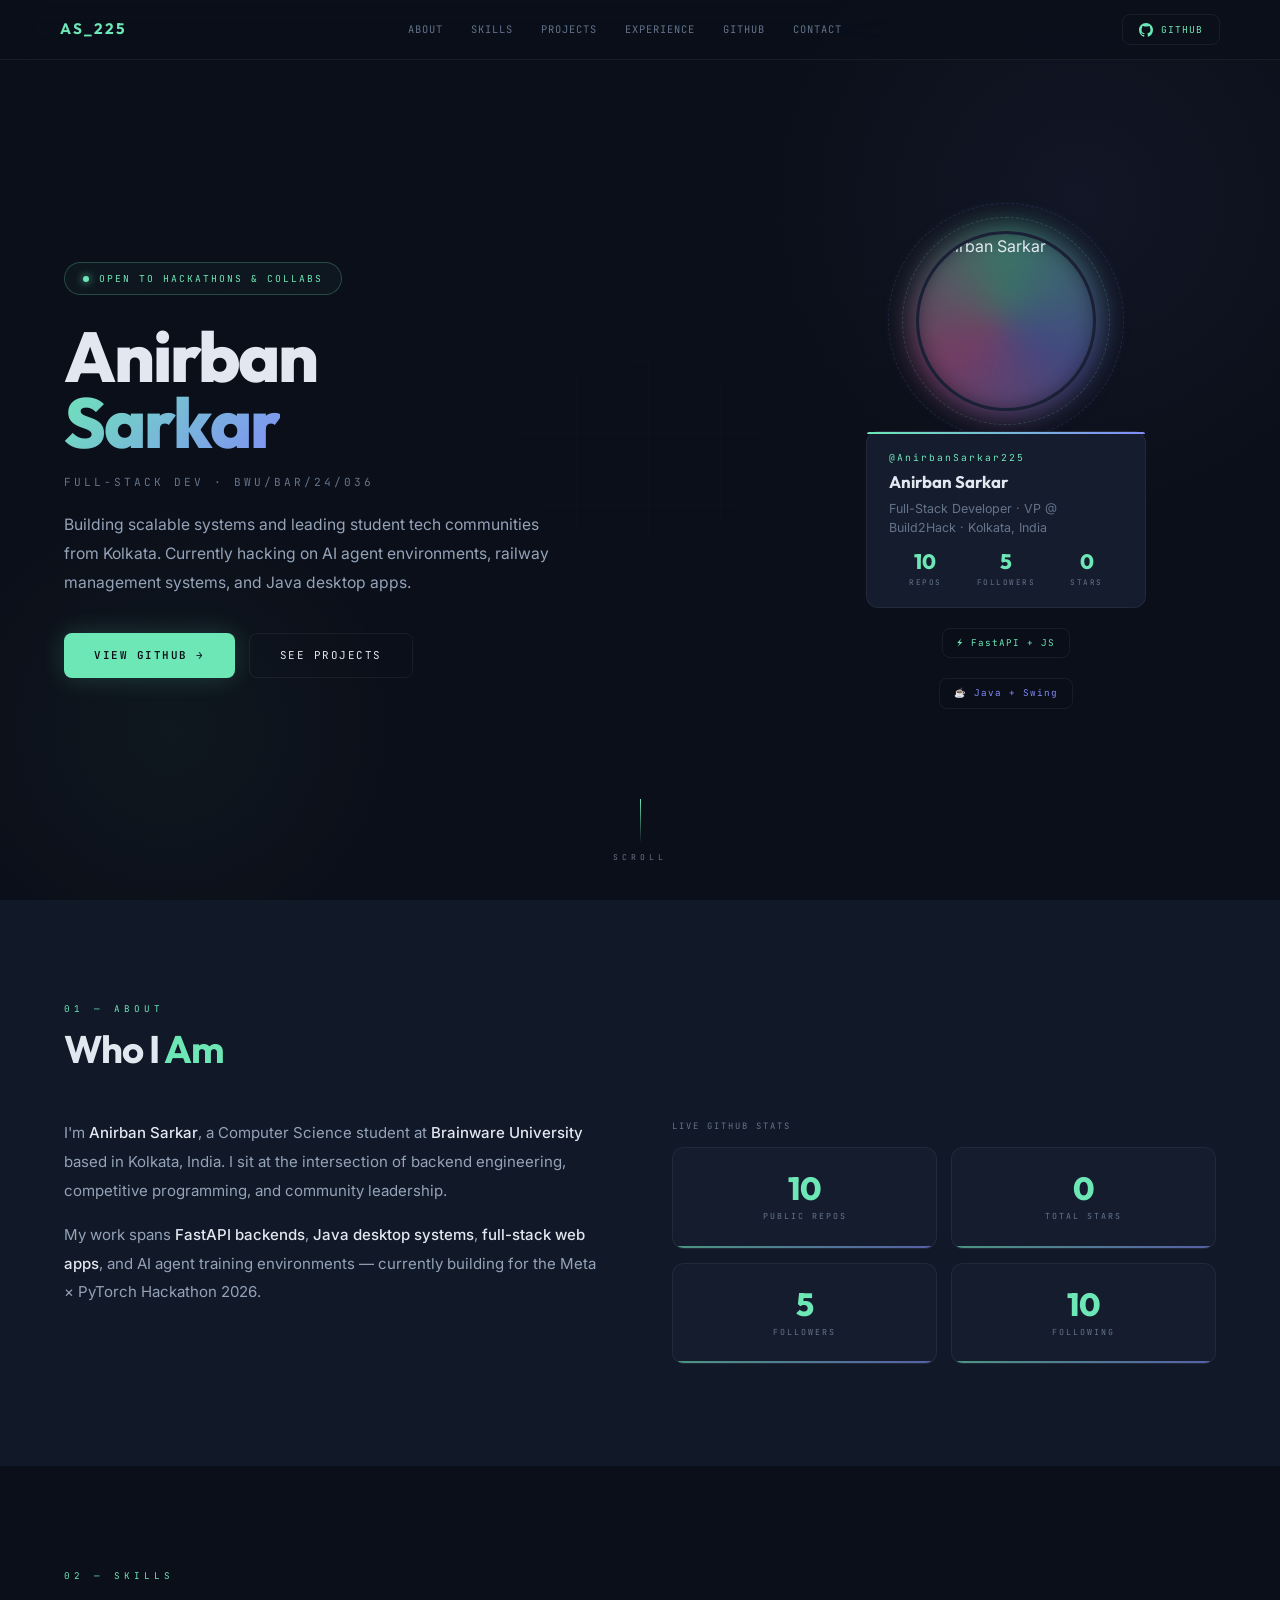
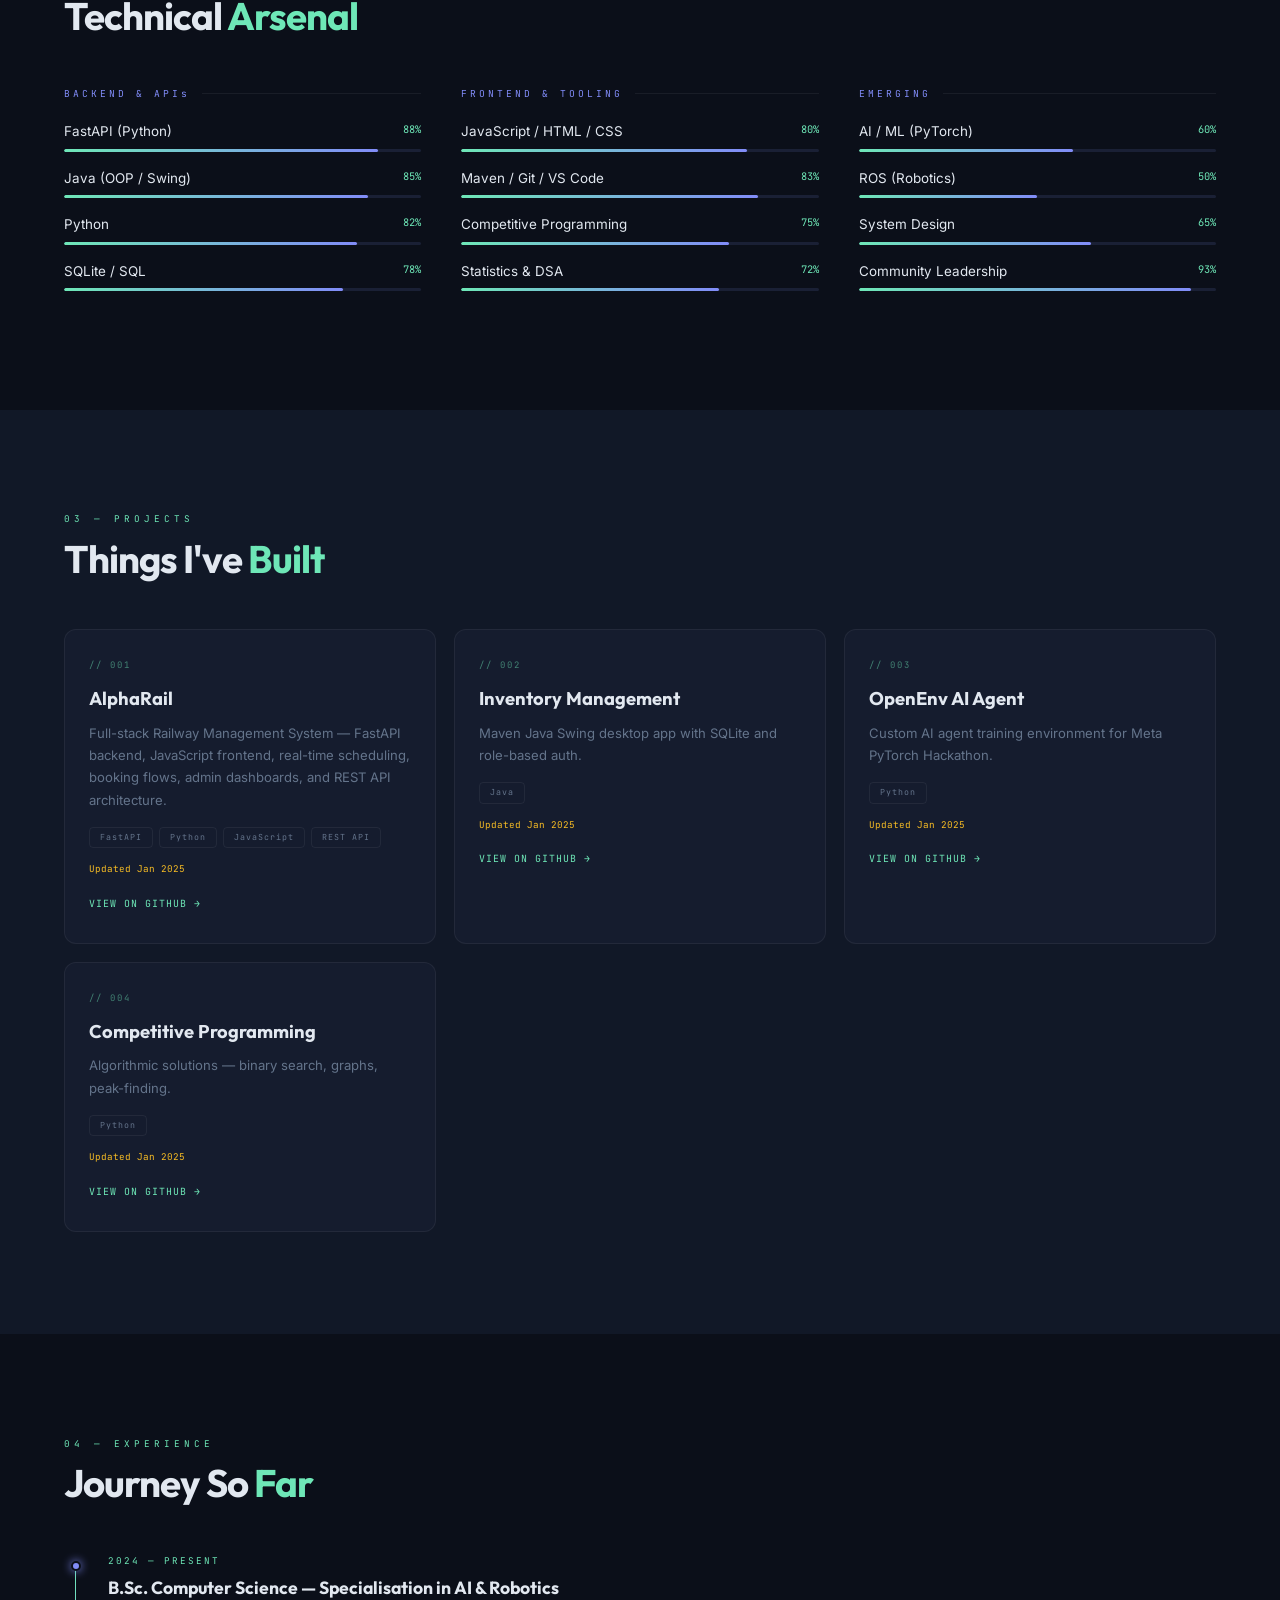
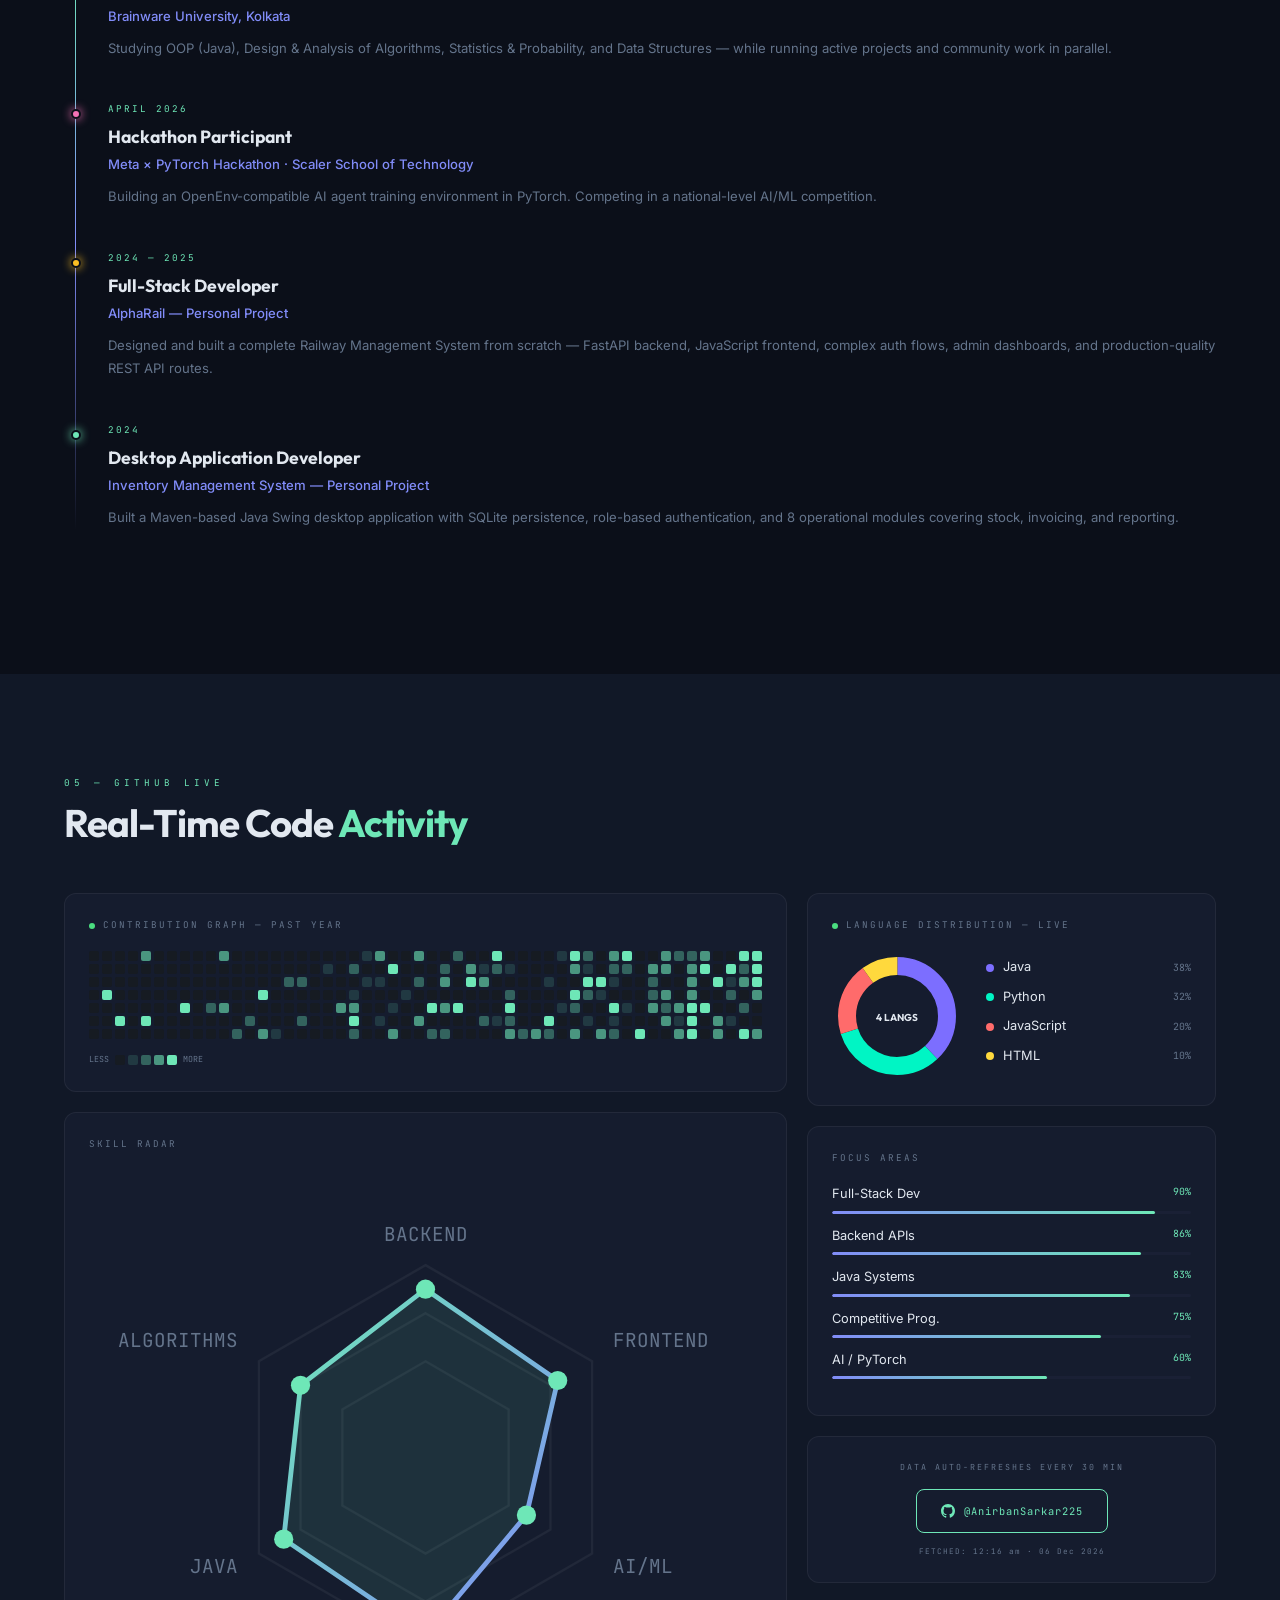
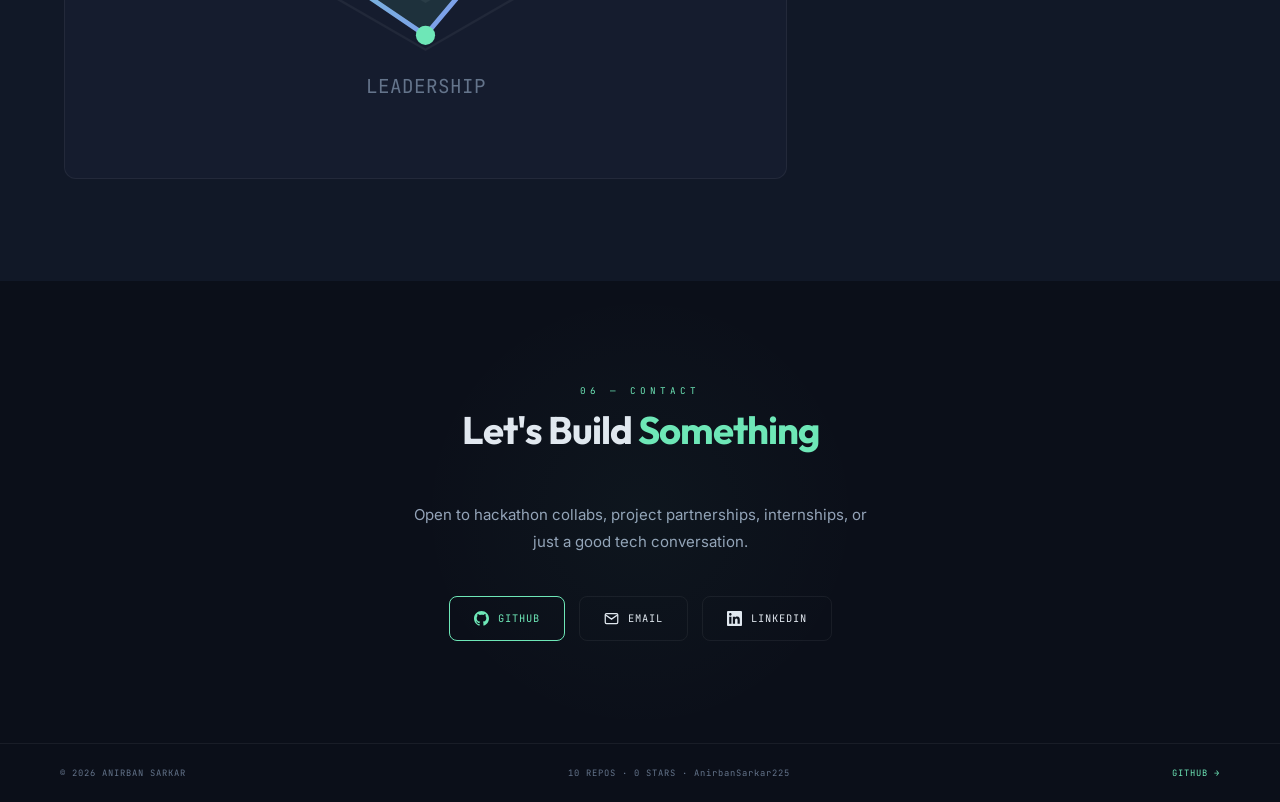
==== commit 2ba34e6a: "m" ====
--- a/index.html
+++ b/index.html
@@ -109,7 +109,7 @@
 </section>
 
 <!-- ── About ── -->
-<section id="about" style="background:var(--surface);" aria-labelledby="about-title">
+<section id="about" class="surface-bg" aria-labelledby="about-title">
   <p class="section-label" data-animate>01 — ABOUT</p>
   <h2 class="section-title" id="about-title" data-animate data-delay="80">Who I <span class="accent">Am</span></h2>
   <div class="about-layout">
@@ -219,11 +219,11 @@
 </section>
 
 <!-- ── Projects ── -->
-<section id="projects" style="background:var(--surface);" aria-labelledby="projects-title">
+<section id="projects" class="surface-bg" aria-labelledby="projects-title">
   <p class="section-label" data-animate>03 — PROJECTS</p>
   <h2 class="section-title" id="projects-title" data-animate data-delay="80">Things I've <span class="accent">Built</span></h2>
-  <div id="projects-grid" role="list">
-    <div class="projects-loading" id="projects-loading" aria-live="polite">
+  <div id="projects-grid" role="region" aria-label="Projects list">
+    <div class="projects-loading" id="projects-loading">
       <div class="spin-icon" aria-hidden="true">⟳</div>
       FETCHING REPOS...
     </div>
@@ -236,28 +236,28 @@
   <h2 class="section-title" id="experience-title" data-animate data-delay="80">Journey So <span class="accent">Far</span></h2>
   <div class="timeline" role="list">
     <div class="tl-entry" data-animate="left" data-delay="100" role="listitem">
-      <div class="tl-marker" style="background:var(--accent2);box-shadow:0 0 10px var(--accent2);" aria-hidden="true"></div>
+      <div class="tl-marker timeline-marker-2" aria-hidden="true"></div>
       <div class="tl-date">2024 — PRESENT</div>
       <div class="tl-title">B.Sc. Computer Science — Specialisation in AI &amp; Robotics</div>
       <div class="tl-org">Brainware University, Kolkata</div>
       <p class="tl-text">Studying OOP (Java), Design &amp; Analysis of Algorithms, Statistics &amp; Probability, and Data Structures — while running active projects and community work in parallel.</p>
     </div>
     <div class="tl-entry" data-animate="left" data-delay="200" role="listitem">
-      <div class="tl-marker" style="background:var(--accent3);box-shadow:0 0 10px var(--accent3);" aria-hidden="true"></div>
+      <div class="tl-marker timeline-marker-3" aria-hidden="true"></div>
       <div class="tl-date">APRIL 2026</div>
       <div class="tl-title">Hackathon Participant</div>
       <div class="tl-org">Meta × PyTorch Hackathon · Scaler School of Technology</div>
       <p class="tl-text">Building an OpenEnv-compatible AI agent training environment in PyTorch. Competing in a national-level AI/ML competition.</p>
     </div>
     <div class="tl-entry" data-animate="left" data-delay="300" role="listitem">
-      <div class="tl-marker" style="background:var(--warm);box-shadow:0 0 10px var(--warm);" aria-hidden="true"></div>
+      <div class="tl-marker timeline-marker-warm" aria-hidden="true"></div>
       <div class="tl-date">2024 — 2025</div>
       <div class="tl-title">Full-Stack Developer</div>
       <div class="tl-org">AlphaRail — Personal Project</div>
       <p class="tl-text">Designed and built a complete Railway Management System from scratch — FastAPI backend, JavaScript frontend, complex auth flows, admin dashboards, and production-quality REST API routes.</p>
     </div>
     <div class="tl-entry" data-animate="left" data-delay="400" role="listitem">
-      <div class="tl-marker" style="background:var(--accent);box-shadow:0 0 10px var(--accent);" aria-hidden="true"></div>
+      <div class="tl-marker timeline-marker-accent" aria-hidden="true"></div>
       <div class="tl-date">2024</div>
       <div class="tl-title">Desktop Application Developer</div>
       <div class="tl-org">Inventory Management System — Personal Project</div>
@@ -267,11 +267,11 @@
 </section>
 
 <!-- ── GitHub Live ── -->
-<section id="github" style="background:var(--surface);" aria-labelledby="github-title">
+<section id="github" class="surface-bg" aria-labelledby="github-title">
   <p class="section-label" data-animate>05 — GITHUB LIVE</p>
   <h2 class="section-title" id="github-title" data-animate data-delay="80">Real-Time Code <span class="accent">Activity</span></h2>
   <div class="gh-grid">
-    <div style="display:flex;flex-direction:column;gap:20px;">
+    <div class="flex-col">
       <div class="gh-panel" data-animate>
         <div class="gh-panel-header"><span class="live-indicator" aria-hidden="true"></span>CONTRIBUTION GRAPH — PAST YEAR</div>
         <div id="contrib-container" aria-label="Contribution activity graph" role="img"></div>
@@ -318,7 +318,7 @@
       </div>
     </div>
 
-    <div style="display:flex;flex-direction:column;gap:20px;">
+    <div class="flex-col">
       <div class="gh-panel" data-animate>
         <div class="gh-panel-header"><span class="live-indicator" aria-hidden="true"></span>LANGUAGE DISTRIBUTION — LIVE</div>
         <div class="donut-layout">
@@ -342,31 +342,31 @@
         </div>
         <div class="focus-row">
           <div class="focus-header"><span>Backend APIs</span><span class="focus-pct">86%</span></div>
-          <div class="focus-track" role="progressbar" aria-valuenow="86" aria-valuemin="0" aria-valuemax="100">
+          <div class="focus-track" role="progressbar" aria-valuenow="86" aria-valuemin="0" aria-valuemax="100" aria-label="Backend APIs focus 86%">
             <div class="focus-bar" data-w="86"></div>
           </div>
         </div>
         <div class="focus-row">
           <div class="focus-header"><span>Java Systems</span><span class="focus-pct">83%</span></div>
-          <div class="focus-track" role="progressbar" aria-valuenow="83" aria-valuemin="0" aria-valuemax="100">
+          <div class="focus-track" role="progressbar" aria-valuenow="83" aria-valuemin="0" aria-valuemax="100" aria-label="Java systems focus 83%">
             <div class="focus-bar" data-w="83"></div>
           </div>
         </div>
         <div class="focus-row">
           <div class="focus-header"><span>Competitive Prog.</span><span class="focus-pct">75%</span></div>
-          <div class="focus-track" role="progressbar" aria-valuenow="75" aria-valuemin="0" aria-valuemax="100">
+          <div class="focus-track" role="progressbar" aria-valuenow="75" aria-valuemin="0" aria-valuemax="100" aria-label="Competitive programming focus 75%">
             <div class="focus-bar" data-w="75"></div>
           </div>
         </div>
         <div class="focus-row">
           <div class="focus-header"><span>AI / PyTorch</span><span class="focus-pct">60%</span></div>
-          <div class="focus-track" role="progressbar" aria-valuenow="60" aria-valuemin="0" aria-valuemax="100">
+          <div class="focus-track" role="progressbar" aria-valuenow="60" aria-valuemin="0" aria-valuemax="100" aria-label="AI/PyTorch focus 60%">
             <div class="focus-bar" data-w="60"></div>
           </div>
         </div>
       </div>
 
-      <div class="gh-panel" data-animate data-delay="200" style="text-align:center;">
+      <div class="gh-panel gh-panel-center" data-animate data-delay="200">
         <p class="refresh-note">DATA AUTO-REFRESHES EVERY 30 MIN</p>
         <a href="https://github.com/AnirbanSarkar225" target="_blank" rel="noopener noreferrer" class="contact-btn highlight">
           <svg width="14" height="14" viewBox="0 0 24 24" fill="currentColor" aria-hidden="true"><path d="M12 0C5.37 0 0 5.37 0 12c0 5.3 3.44 9.8 8.21 11.39.6.11.79-.26.79-.58v-2.23c-3.34.73-4.03-1.42-4.03-1.42-.55-1.39-1.33-1.76-1.33-1.76-1.09-.74.08-.73.08-.73 1.2.08 1.84 1.24 1.84 1.24 1.07 1.83 2.81 1.3 3.49 1 .11-.78.42-1.31.76-1.61-2.67-.3-5.47-1.33-5.47-5.93 0-1.31.47-2.38 1.24-3.22-.12-.3-.54-1.52.12-3.18 0 0 1.01-.32 3.3 1.23a11.5 11.5 0 013.01-.4c1.02 0 2.05.14 3.01.4 2.28-1.55 3.29-1.23 3.29-1.23.66 1.66.25 2.88.12 3.18.77.84 1.24 1.91 1.24 3.22 0 4.61-2.81 5.63-5.48 5.92.43.37.82 1.1.82 2.22v3.29c0 .32.19.69.8.58C20.57 21.8 24 17.3 24 12c0-6.63-5.37-12-12-12z"/></svg>
@@ -380,9 +380,9 @@
 
 <!-- ── Contact ── -->
 <section id="contact" class="contact-area" aria-labelledby="contact-title">
-  <p class="section-label" data-animate style="text-align:center;">06 — CONTACT</p>
-  <h2 class="section-title" id="contact-title" data-animate data-delay="80" style="text-align:center;">Let's Build <span class="accent">Something</span></h2>
-  <p data-animate data-delay="150" style="color:var(--text2);max-width:460px;margin:0 auto;line-height:1.85;font-size:.94rem;text-align:center;">
+  <p class="section-label text-center" data-animate>06 — CONTACT</p>
+  <h2 class="section-title text-center" id="contact-title" data-animate data-delay="80">Let's Build <span class="accent">Something</span></h2>
+  <p data-animate data-delay="150" class="contact-desc">
     Open to hackathon collabs, project partnerships, internships, or just a good tech conversation.
   </p>
   <div class="contact-links">
--- a/style.css
+++ b/style.css
@@ -58,6 +58,7 @@
   position: fixed; top: 0; left: 0; right: 0; z-index: 500;
   padding: 0 clamp(20px, 5vw, 60px); height: 60px;
   display: flex; align-items: center; justify-content: space-between;
+  -webkit-backdrop-filter: blur(20px) saturate(1.4);
   backdrop-filter: blur(20px) saturate(1.4);
   border-bottom: 1px solid var(--border);
   background: rgba(11,15,25,.8);
@@ -137,7 +138,7 @@
 .float-tag {
   background:rgba(11,15,25,.9); border:1px solid var(--border); padding:7px 14px;
   border-radius:var(--radius-sm); font-family:'JetBrains Mono',monospace; font-size:.58rem;
-  color:var(--accent); letter-spacing:1px; backdrop-filter:blur(10px);
+  color:var(--accent); letter-spacing:1px; -webkit-backdrop-filter:blur(10px); backdrop-filter:blur(10px);
 }
 .ft1 { animation: float 3.2s ease-in-out infinite; }
 .ft2 { color:var(--accent2); animation: float 3.8s ease-in-out infinite .8s; }
@@ -160,6 +161,7 @@
   background-image: linear-gradient(rgba(255,255,255,.012) 1px, transparent 1px),
                      linear-gradient(90deg, rgba(255,255,255,.012) 1px, transparent 1px);
   background-size: 72px 72px;
+  -webkit-mask-image: radial-gradient(ellipse 60% 60% at 50% 50%, black, transparent);
   mask-image: radial-gradient(ellipse 60% 60% at 50% 50%, black, transparent);
   pointer-events: none;
 }
@@ -392,12 +394,31 @@
 footer a:hover { opacity:.7; }
 
 /* ── Responsive ── */
+.surface-bg { background: var(--surface); }
+.text-center { text-align: center; }
+.flex-col { display: flex; flex-direction: column; gap: 20px; }
+.contrib-legend { display: flex; align-items: center; gap: 6px; margin-top: 10px; font-family: 'JetBrains Mono', monospace; font-size: .52rem; color: var(--muted); }
+.contrib-scale { display: flex; gap: 3px; }
+.contrib-cell-inline { display: inline-block; }
+.loading-text { font-family: 'JetBrains Mono', monospace; font-size: .6rem; color: var(--muted); }
+.gh-panel-center { text-align: center; }
+.refresh-note { font-family: 'JetBrains Mono', monospace; font-size: .52rem; letter-spacing: 2px; color: var(--muted); margin-bottom: 14px; }
+.fetch-time { font-family: 'JetBrains Mono', monospace; font-size: .48rem; color: var(--muted); margin-top: 12px; letter-spacing: 1px; }
+.stats-eyebrow { font-family: 'JetBrains Mono', monospace; font-size: .55rem; letter-spacing: 2px; color: var(--muted); margin-bottom: 14px; }
+.focus-pct { font-family: 'JetBrains Mono', monospace; font-size: .62rem; color: var(--accent); }
+.spin-icon { font-size: 1.6rem; margin-bottom: 10px; animation: spin 1.5s linear infinite; display: inline-block; }
+.timeline-marker-2 { background: var(--accent2); box-shadow: 0 0 10px var(--accent2); }
+.timeline-marker-3 { background: var(--accent3); box-shadow: 0 0 10px var(--accent3); }
+.timeline-marker-warm { background: var(--warm); box-shadow: 0 0 10px var(--warm); }
+.timeline-marker-accent { background: var(--accent); box-shadow: 0 0 10px var(--accent); }
+.contact-desc { color: var(--text2); max-width: 460px; margin: 0 auto; line-height: 1.85; font-size: .94rem; text-align: center; }
+
 @media(max-width:960px) {
   .nav-links { display:none; }
   .hamburger { display:flex; }
   .nav-links.open {
     display:flex; position:fixed; inset:0; top:60px;
-    background:rgba(11,15,25,.96); backdrop-filter:blur(20px);
+    background:rgba(11,15,25,.96); -webkit-backdrop-filter:blur(20px); backdrop-filter:blur(20px);
     flex-direction:column; align-items:center; justify-content:center; gap:28px; z-index:400;
   }
   .hero { grid-template-columns:1fr; padding:100px 20px 60px; }
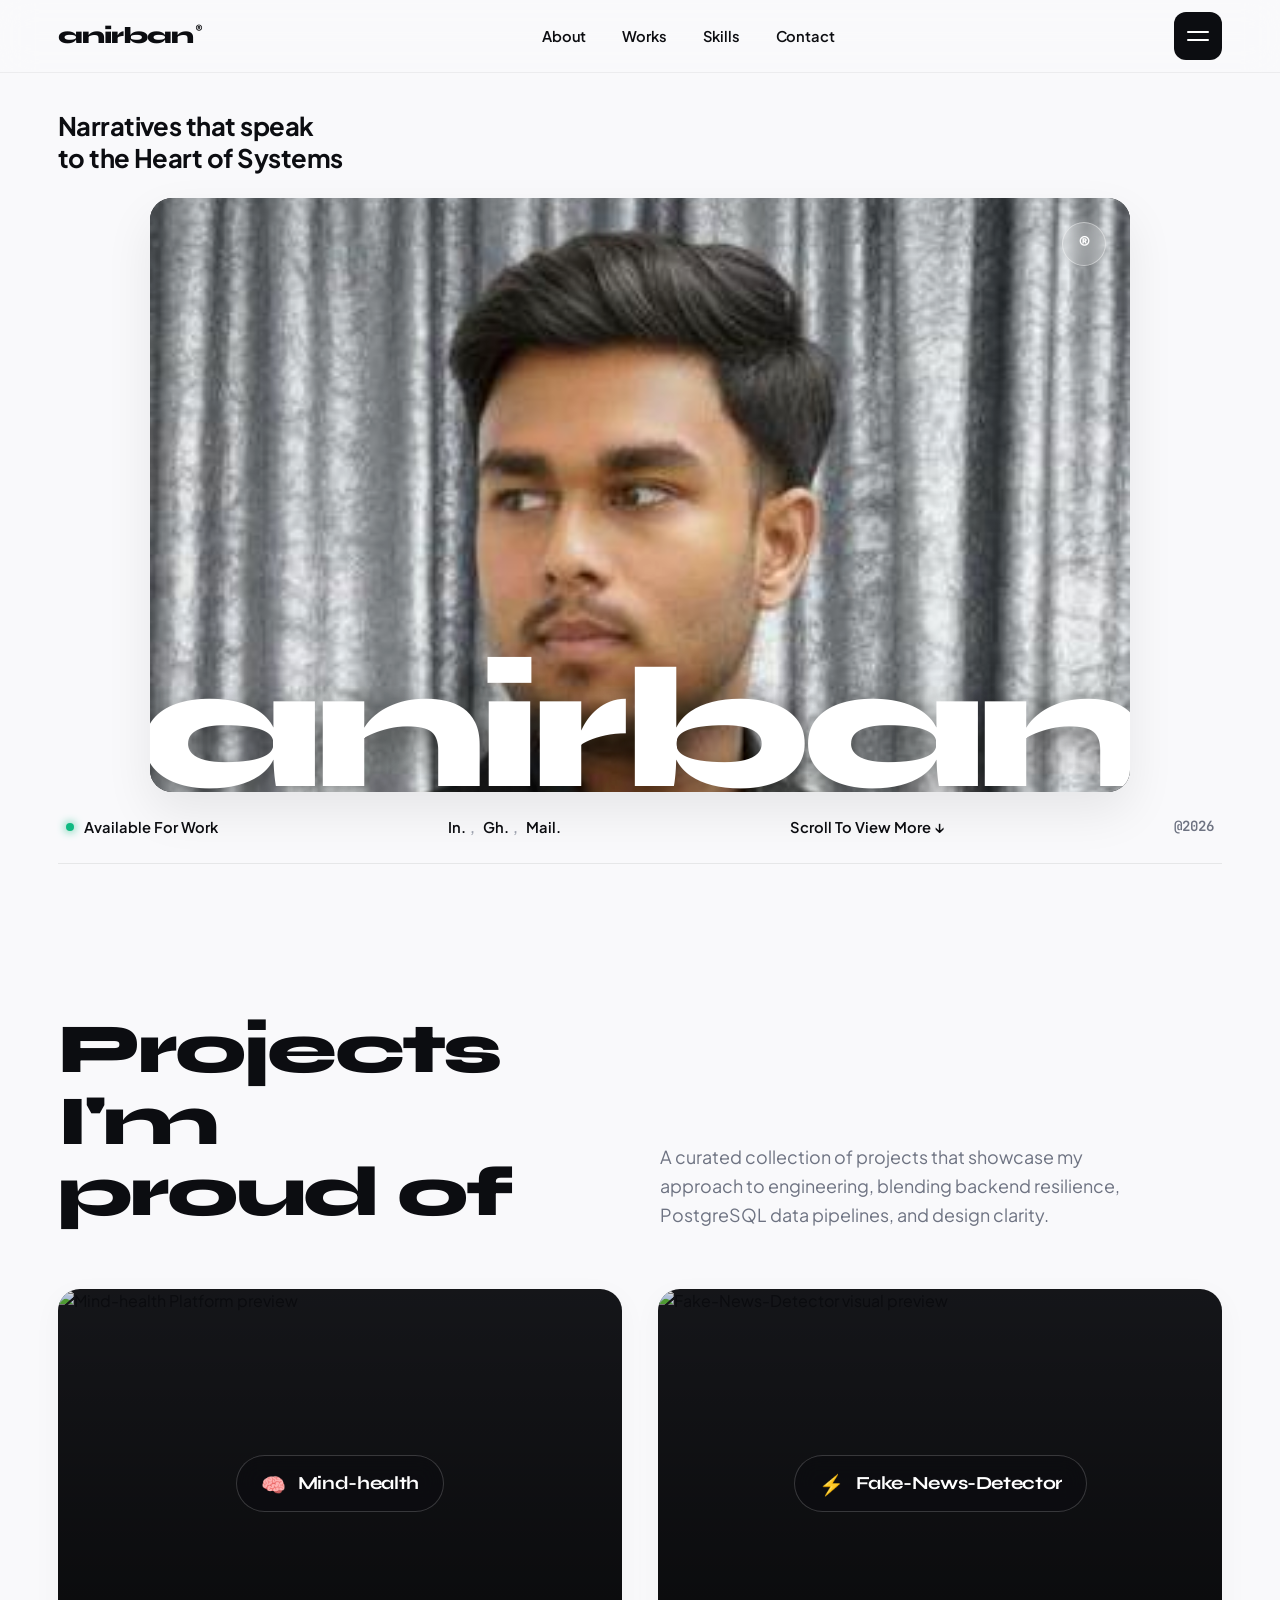
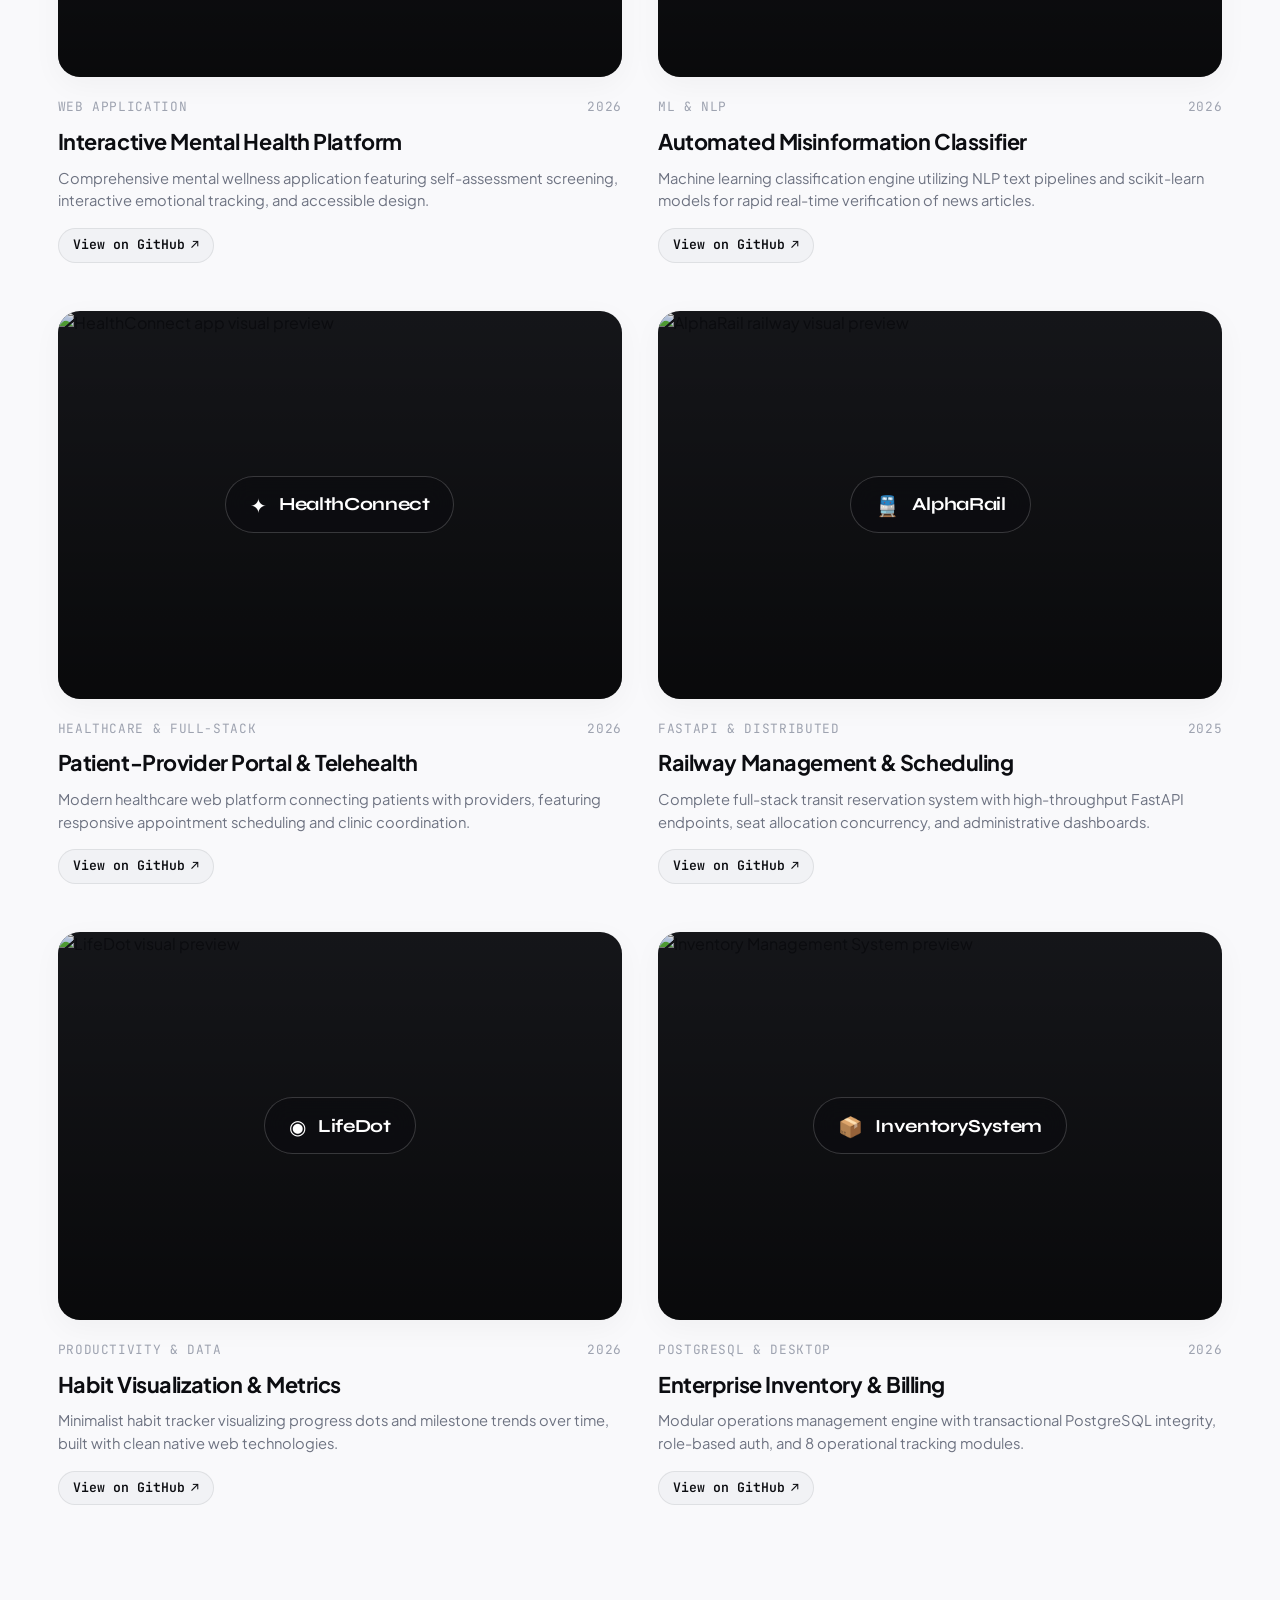
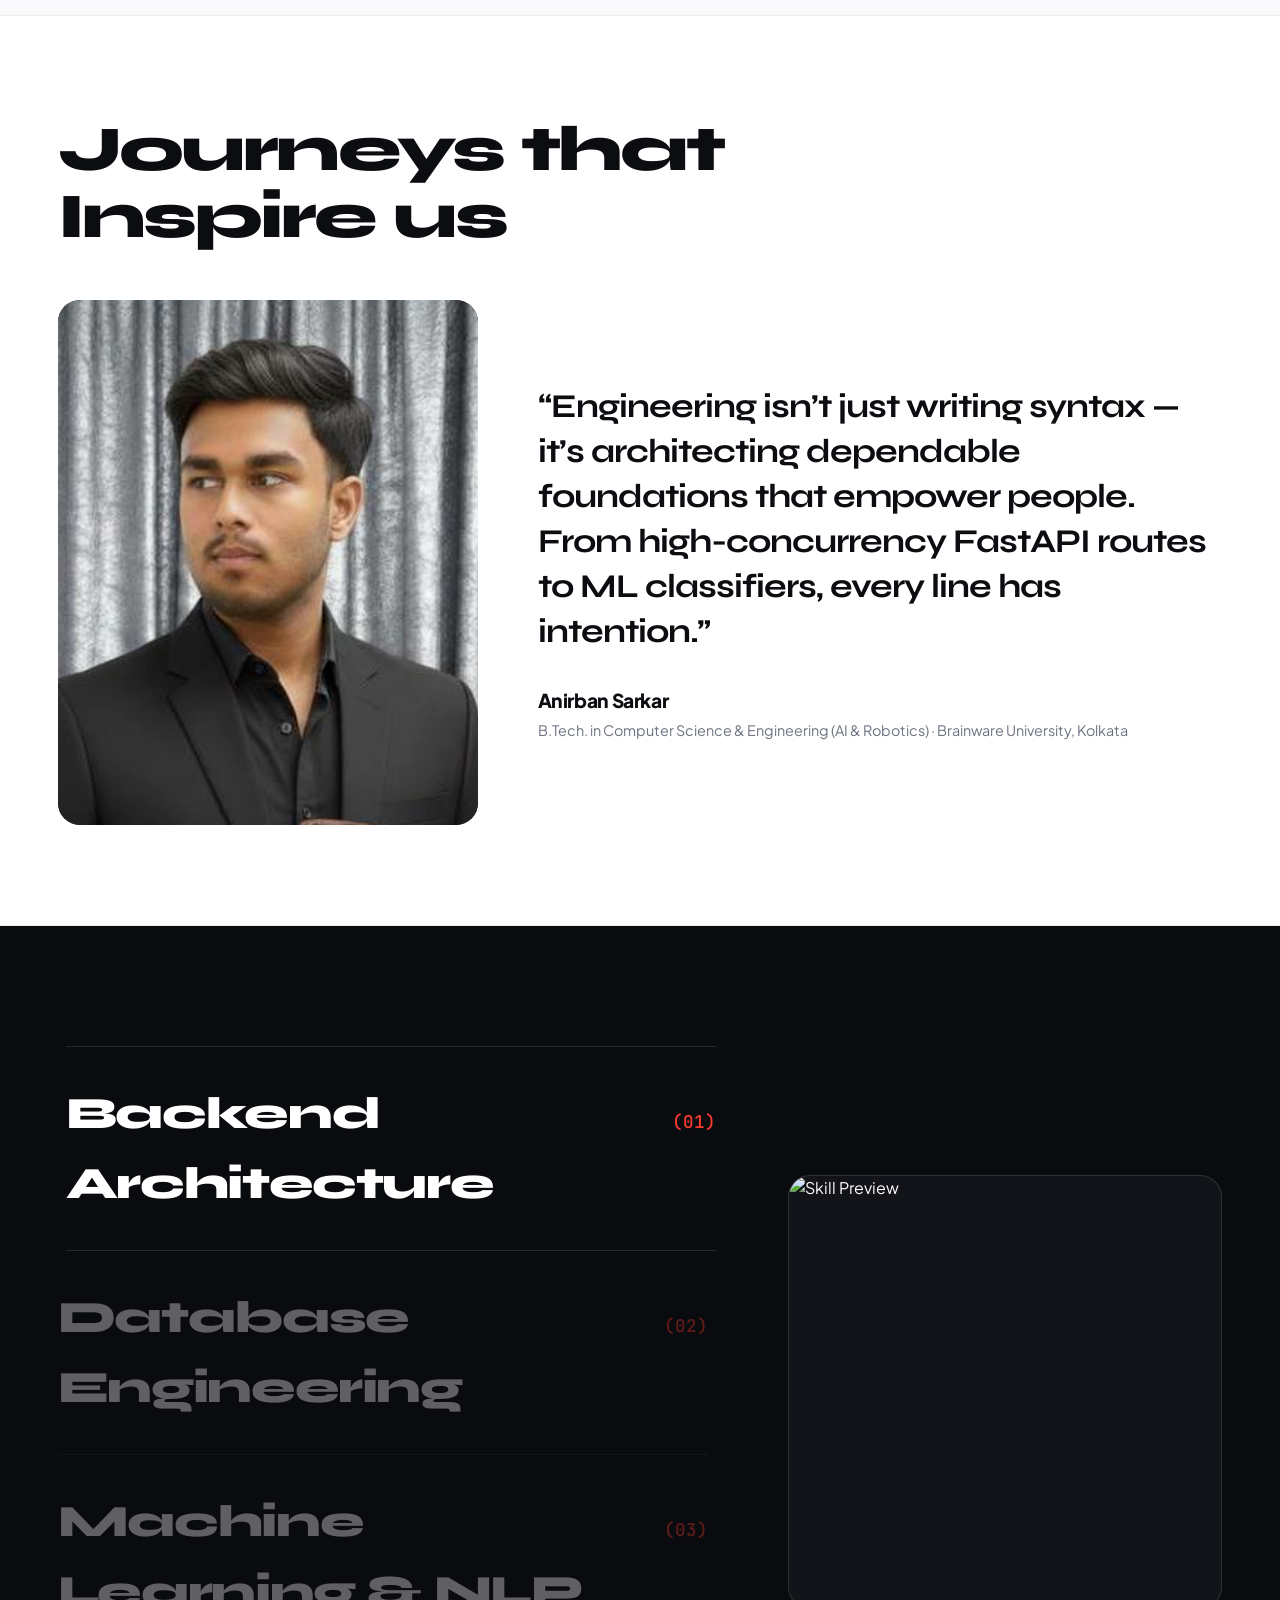
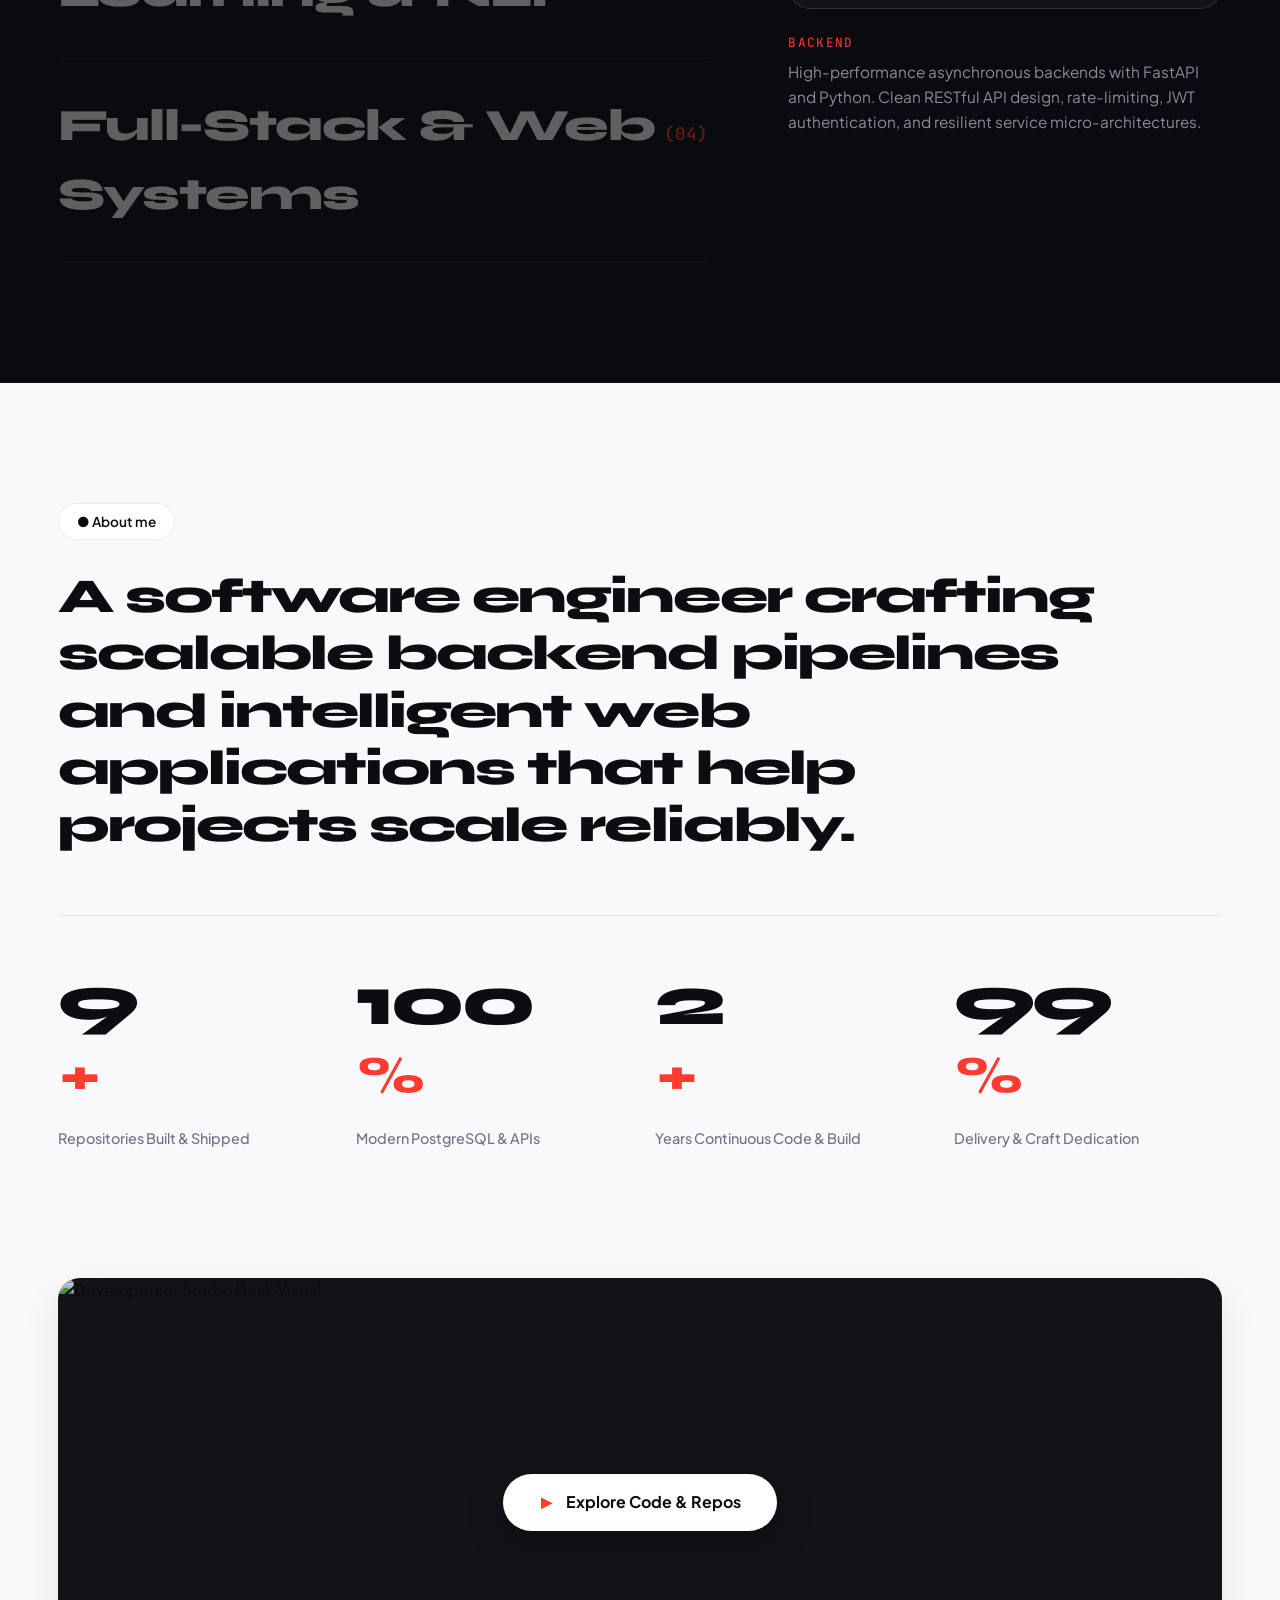
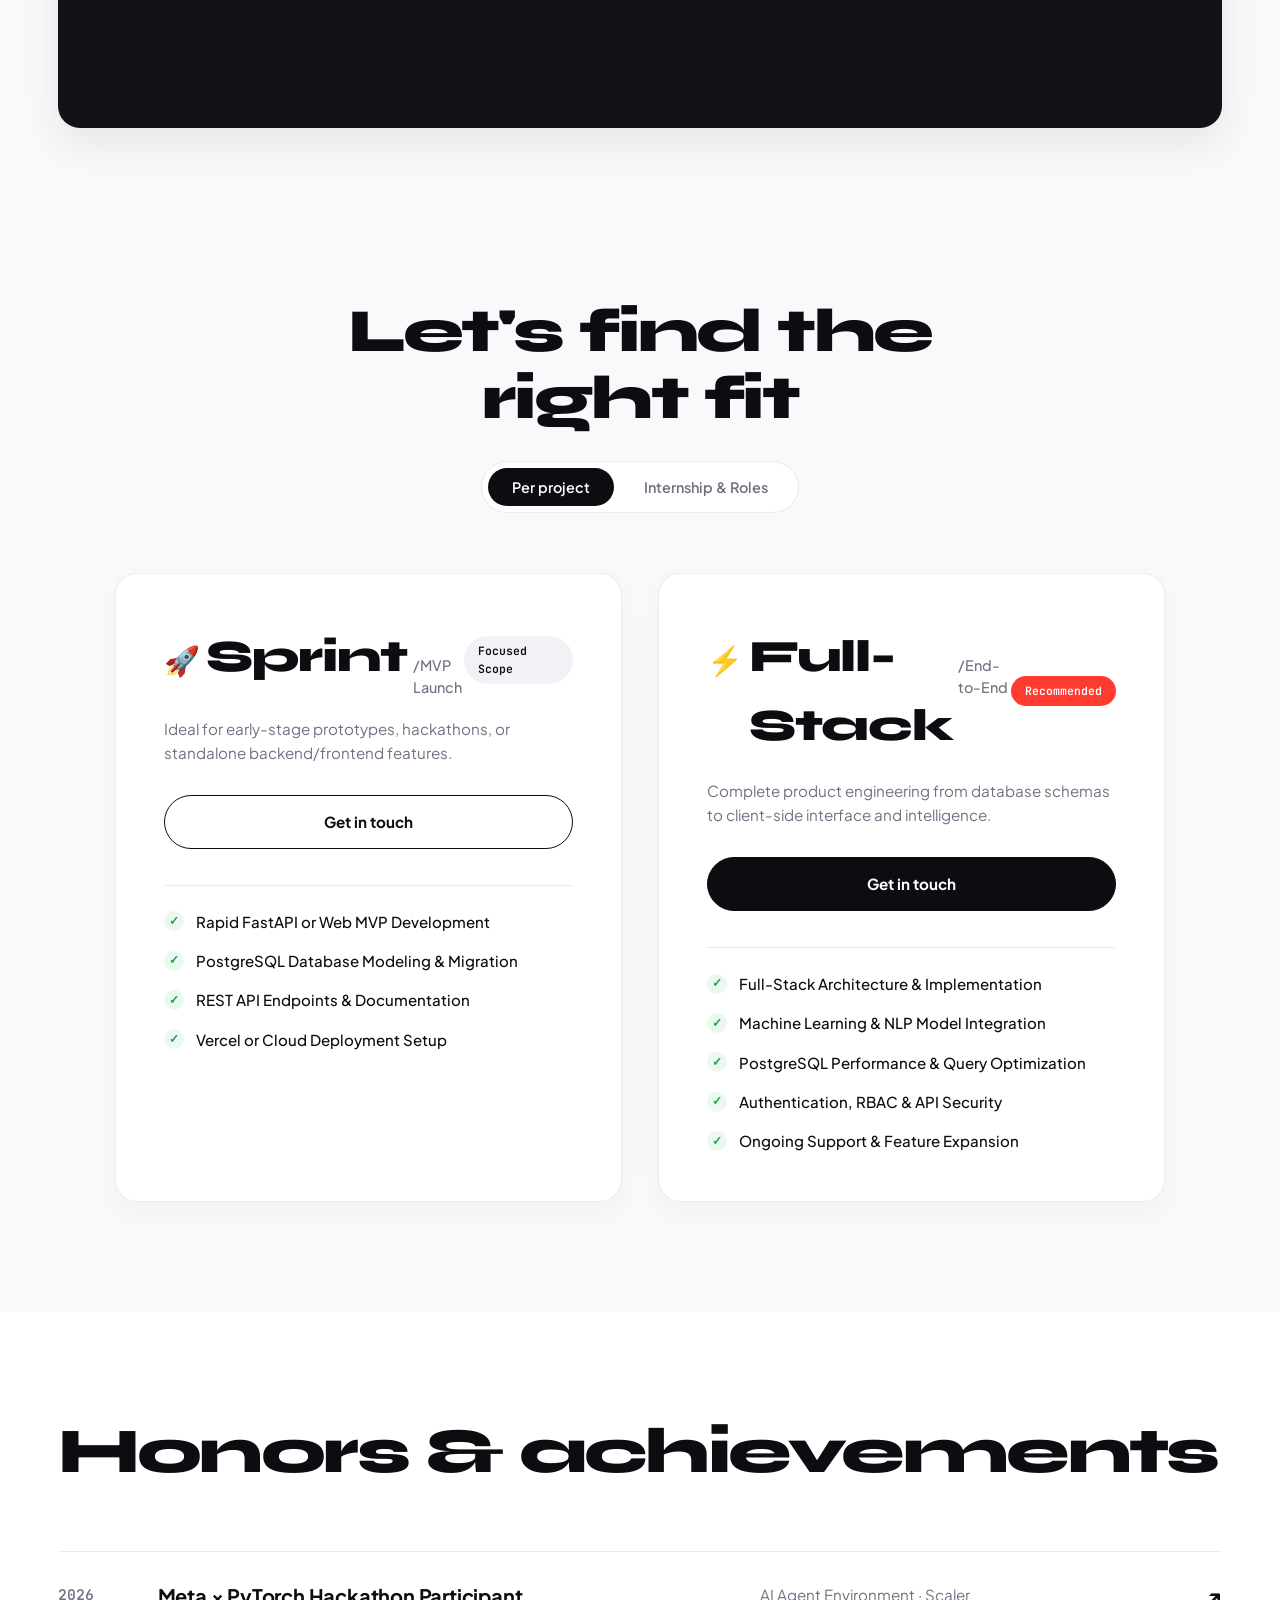
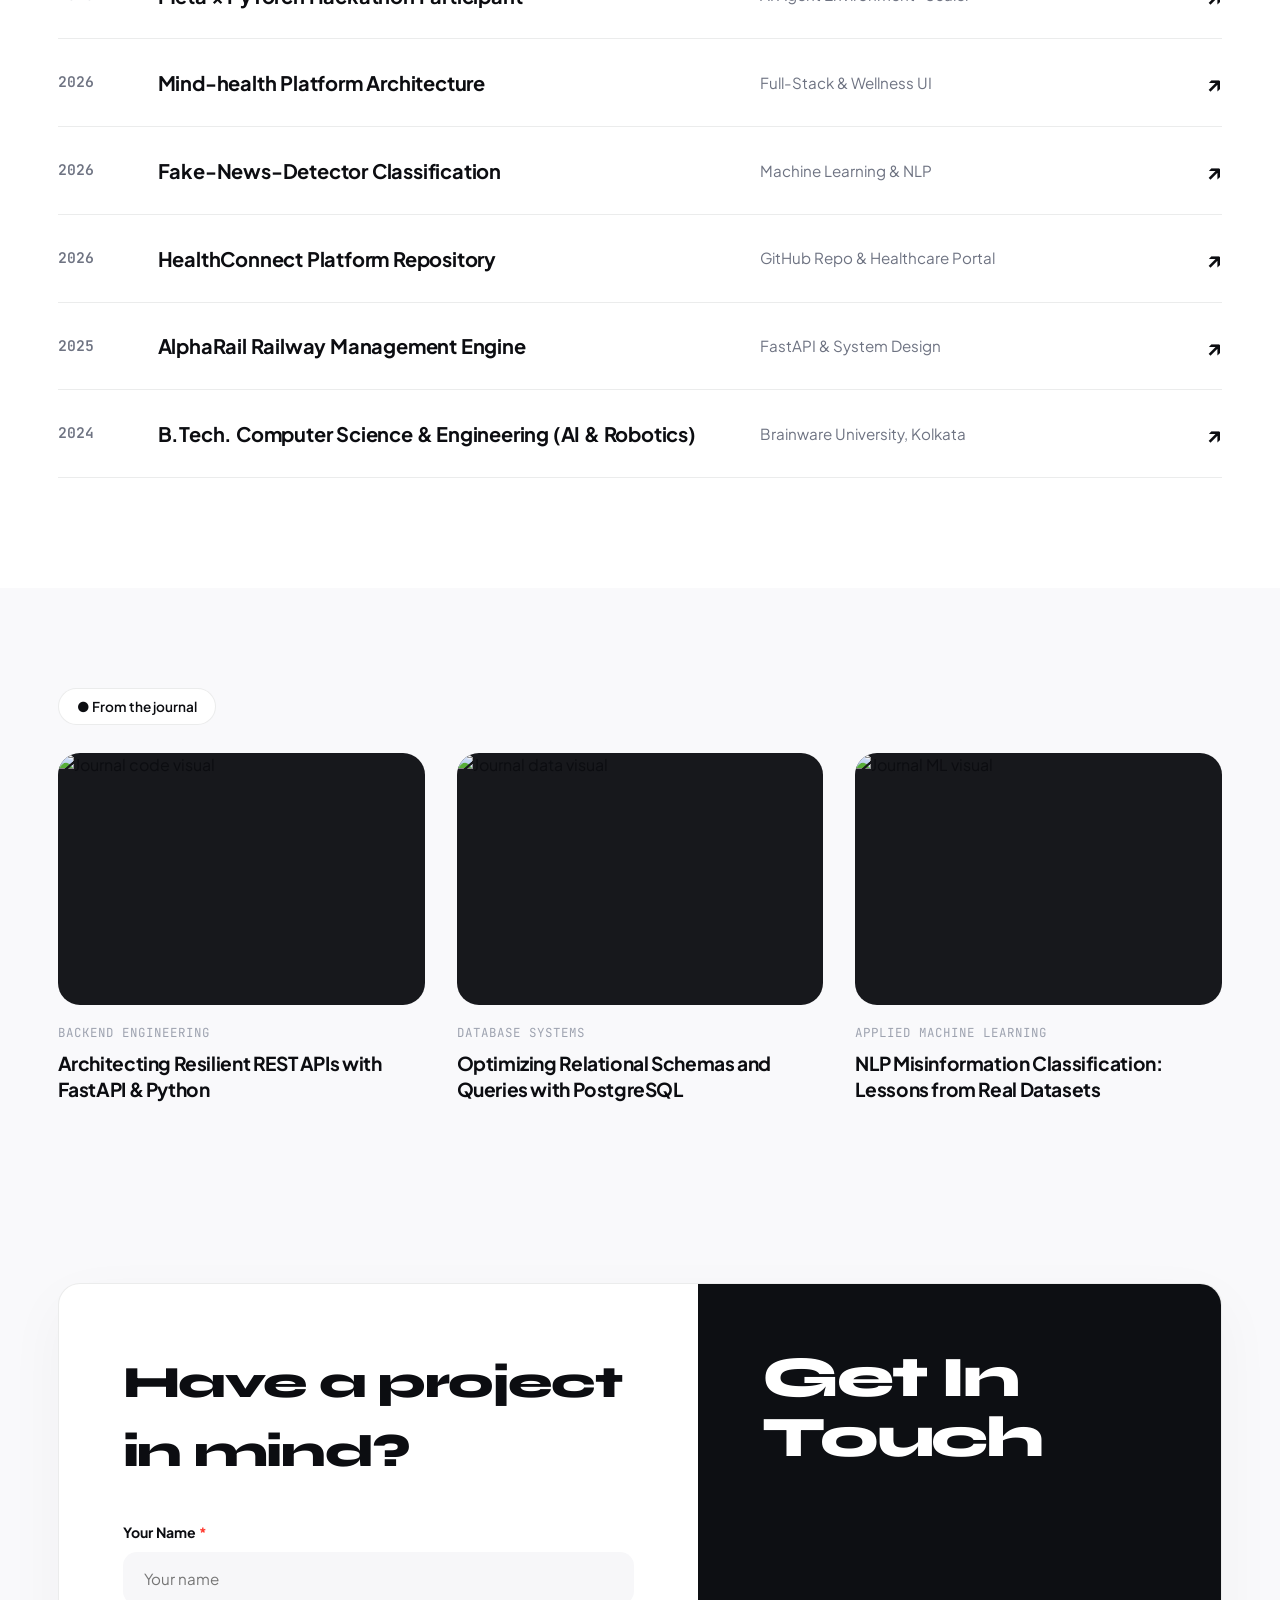
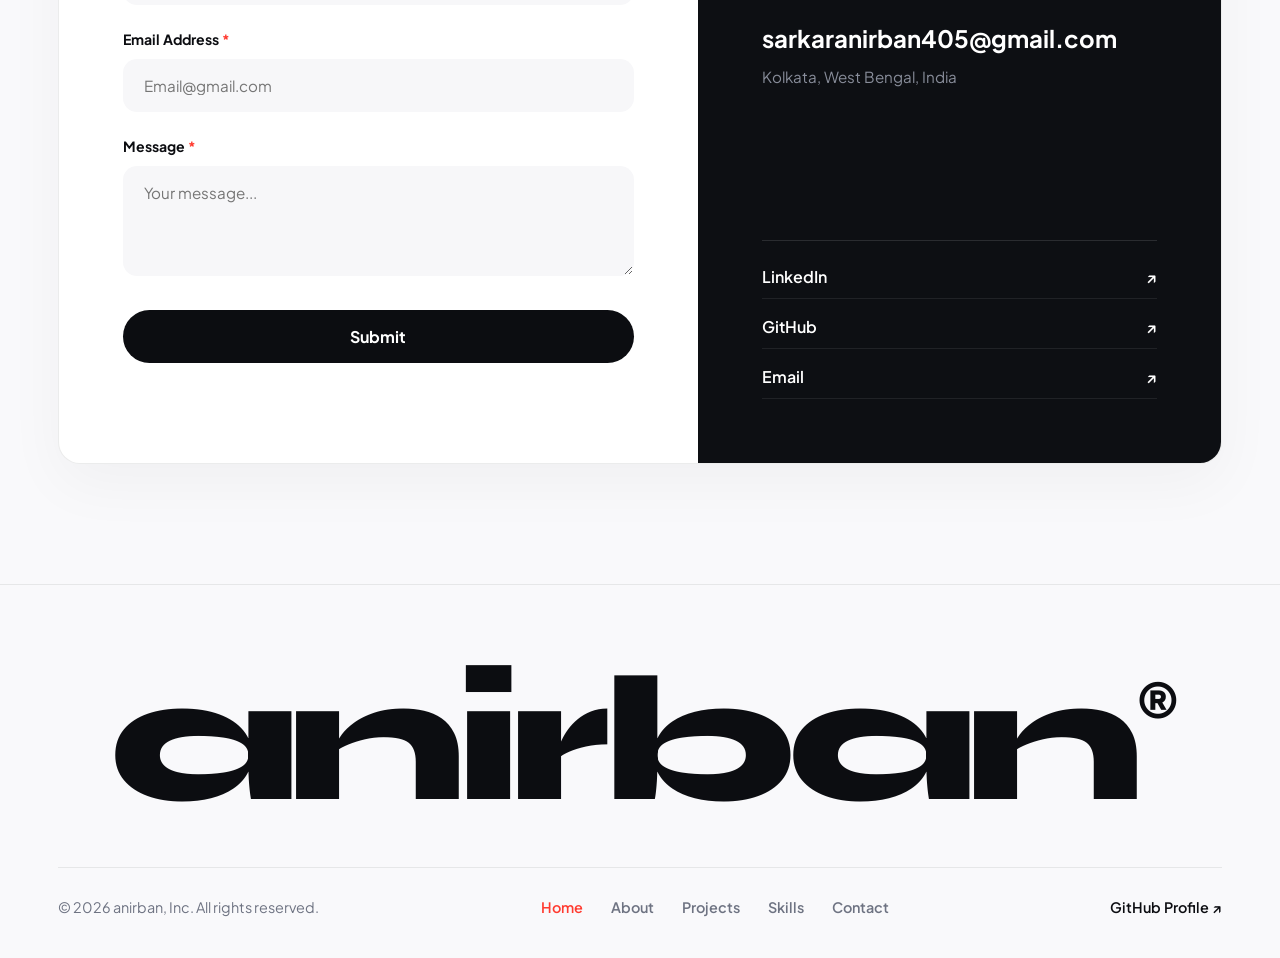
==== commit 933f2c6b: "mn" ====
--- a/index.html
+++ b/index.html
@@ -1,413 +1,754 @@
 <!DOCTYPE html>
 <html lang="en">
 <head>
-<meta charset="UTF-8">
-<meta name="viewport" content="width=device-width, initial-scale=1.0">
-<title>Anirban Sarkar — Full-Stack Developer</title>
-<meta name="description" content="Anirban Sarkar — Full-Stack Developer & CS student at Brainware University, Kolkata. Building scalable systems with FastAPI, Java, and AI.">
-<meta name="author" content="Anirban Sarkar">
-<meta name="theme-color" content="#0b0f19">
-
-<!-- Open Graph -->
-<meta property="og:title" content="Anirban Sarkar — Full-Stack Developer">
-<meta property="og:description" content="Building scalable systems and leading student tech communities from Kolkata. FastAPI · Java · AI/ML.">
-<meta property="og:type" content="website">
-<meta property="og:image" content="https://github.com/AnirbanSarkar225.png">
-<meta property="og:url" content="https://github.com/AnirbanSarkar225">
-
-<!-- Twitter Card -->
-<meta name="twitter:card" content="summary_large_image">
-<meta name="twitter:title" content="Anirban Sarkar — Full-Stack Developer">
-<meta name="twitter:description" content="Building scalable systems from Kolkata. FastAPI · Java · AI/ML.">
-<meta name="twitter:image" content="https://github.com/AnirbanSarkar225.png">
-
-<link rel="icon" href="https://github.com/AnirbanSarkar225.png" type="image/png">
-<link rel="stylesheet" href="style.css">
+  <meta charset="UTF-8">
+  <meta name="viewport" content="width=device-width, initial-scale=1.0">
+  <title>anirban® — Software Engineer &amp; Full-Stack Developer</title>
+  <meta name="description" content="Anirban Sarkar — Software Engineer & B.Tech. CSE student at Brainware University, Kolkata. Building resilient systems with FastAPI, Python, PostgreSQL, and Machine Learning.">
+  <meta name="author" content="Anirban Sarkar">
+  <meta name="theme-color" content="#ffffff">
+
+  <!-- Open Graph -->
+  <meta property="og:title" content="anirban® — Software Engineer &amp; Full-Stack Developer">
+  <meta property="og:description" content="Crafting resilient backend systems and intelligent web applications from Kolkata. FastAPI · PostgreSQL · ML/NLP.">
+  <meta property="og:type" content="website">
+  <meta property="og:image" content="anirban.png">
+  <meta property="og:url" content="https://github.com/AnirbanSarkar225">
+
+  <link rel="icon" href="anirban.png" type="image/png">
+  
+  <!-- Typography matching luxury editorial aesthetic -->
+  <link rel="preconnect" href="https://fonts.googleapis.com">
+  <link rel="preconnect" href="https://fonts.gstatic.com" crossorigin>
+  <link href="https://fonts.googleapis.com/css2?family=Plus+Jakarta+Sans:wght@300;400;500;600;700;800&family=Syne:wght@700;800&family=JetBrains+Mono:wght@400;500&display=swap" rel="stylesheet">
+  
+  <link rel="stylesheet" href="style.css">
 </head>
 <body>
 
-<!-- ── Loader ── -->
-<div id="loader" role="status" aria-label="Loading portfolio">
-  <div class="loader-brand">AS_</div>
-  <div class="loader-track"><div class="loader-fill" id="loader-fill"></div></div>
-  <div class="loader-status" id="loader-status">CONNECTING...</div>
-</div>
-
-<!-- ── Navigation ── -->
-<nav role="navigation" aria-label="Main navigation">
-  <div class="nav-brand">AS_225</div>
-  <div class="nav-links" id="nav-menu">
-    <a href="#about">ABOUT</a>
-    <a href="#skills">SKILLS</a>
-    <a href="#projects">PROJECTS</a>
-    <a href="#experience">EXPERIENCE</a>
-    <a href="#github">GITHUB</a>
-    <a href="#contact">CONTACT</a>
+  <!-- ── Custom Magnetic Project Cursor ── -->
+  <div id="project-cursor" class="project-cursor" aria-hidden="true">
+    <span>↗</span>
   </div>
-  <button class="hamburger" aria-label="Toggle navigation menu" aria-expanded="false" aria-controls="nav-menu">
-    <span></span><span></span><span></span>
-  </button>
-  <a href="https://github.com/AnirbanSarkar225" target="_blank" rel="noopener noreferrer" class="nav-cta">
-    <svg width="14" height="14" viewBox="0 0 24 24" fill="currentColor" aria-hidden="true"><path d="M12 0C5.37 0 0 5.37 0 12c0 5.3 3.44 9.8 8.21 11.39.6.11.79-.26.79-.58v-2.23c-3.34.73-4.03-1.42-4.03-1.42-.55-1.39-1.33-1.76-1.33-1.76-1.09-.74.08-.73.08-.73 1.2.08 1.84 1.24 1.84 1.24 1.07 1.83 2.81 1.3 3.49 1 .11-.78.42-1.31.76-1.61-2.67-.3-5.47-1.33-5.47-5.93 0-1.31.47-2.38 1.24-3.22-.12-.3-.54-1.52.12-3.18 0 0 1.01-.32 3.3 1.23a11.5 11.5 0 013.01-.4c1.02 0 2.05.14 3.01.4 2.28-1.55 3.29-1.23 3.29-1.23.66 1.66.25 2.88.12 3.18.77.84 1.24 1.91 1.24 3.22 0 4.61-2.81 5.63-5.48 5.92.43.37.82 1.1.82 2.22v3.29c0 .32.19.69.8.58C20.57 21.8 24 17.3 24 12c0-6.63-5.37-12-12-12z"/></svg>
-    GITHUB
-  </a>
-</nav>
-
-<!-- ── Hero ── -->
-<section class="hero" id="home" aria-labelledby="hero-heading">
-  <div class="hero-ambient" aria-hidden="true"></div>
-  <div class="hero-grid-bg" aria-hidden="true"></div>
-
-  <div class="hero-content">
-    <div class="hero-badge"><span class="pulse-dot" aria-hidden="true"></span>OPEN TO HACKATHONS &amp; COLLABS</div>
-    <h1 class="hero-heading" id="hero-heading">Anirban<br><span class="gradient">Sarkar</span></h1>
-    <p class="hero-sub">FULL-STACK DEV · BWU/BAR/24/036</p>
-    <p class="hero-desc">Building scalable systems and leading student tech communities from Kolkata. Currently hacking on AI agent environments, railway management systems, and Java desktop apps.</p>
-    <div class="hero-actions">
-      <a href="https://github.com/AnirbanSarkar225" target="_blank" rel="noopener noreferrer" class="btn-primary">VIEW GITHUB →</a>
-      <a href="#projects" class="btn-ghost">SEE PROJECTS</a>
+
+  <!-- ── Navigation Bar ── -->
+  <header class="site-header" id="site-header">
+    <div class="header-inner">
+      <a href="#hero" class="brand-logo">anirban<sup>®</sup></a>
+      
+      <nav class="desktop-nav" aria-label="Main Navigation">
+        <a href="#about" class="nav-item">About</a>
+        <a href="#works" class="nav-item">Works</a>
+        <a href="#skills" class="nav-item">Skills</a>
+        <a href="#contact" class="nav-item">Contact</a>
+      </nav>
+
+      <div class="header-right">
+        <button class="menu-toggle-btn" id="menu-toggle" aria-label="Toggle navigation menu" aria-expanded="false">
+          <span class="bar bar-1"></span>
+          <span class="bar bar-2"></span>
+        </button>
+      </div>
+    </div>
+  </header>
+
+  <!-- ── Fullscreen Overlay Menu (norell® style) ── -->
+  <div class="fullscreen-menu" id="fullscreen-menu" aria-hidden="true">
+    <div class="menu-header">
+      <a href="#hero" class="brand-logo menu-brand">anirban<sup>®</sup></a>
+      <button class="menu-close-btn" id="menu-close" aria-label="Close menu">
+        <span>✕</span>
+      </button>
+    </div>
+
+    <div class="menu-body">
+      <nav class="menu-nav-links">
+        <a href="#about" class="menu-link">About</a>
+        <a href="#works" class="menu-link">Work</a>
+        <a href="#skills" class="menu-link">Expertise</a>
+        <a href="#honors" class="menu-link">Honors</a>
+        <a href="#journal" class="menu-link">Journal</a>
+        <a href="#contact" class="menu-link">Contact</a>
+      </nav>
+    </div>
+
+    <div class="menu-footer">
+      <a href="mailto:sarkaranirban405@gmail.com" class="menu-email">sarkaranirban405@gmail.com</a>
+      <div class="menu-meta-links">
+        <a href="https://github.com/AnirbanSarkar225" target="_blank" rel="noopener noreferrer">GitHub</a>
+        <a href="https://linkedin.com/in/anirban-sarkar225" target="_blank" rel="noopener noreferrer">LinkedIn</a>
+        <span class="menu-copy">© 2026 anirban, Inc.</span>
+      </div>
     </div>
   </div>
 
-  <div class="profile-col">
-    <div class="ring-wrap">
-      <div class="ring-glow" aria-hidden="true"></div>
-      <img id="avatar"
-        src="https://github.com/AnirbanSarkar225.png"
-        alt="Anirban Sarkar"
-        class="avatar"
-        width="180" height="180"
-        onerror="this.onerror=null;this.src='https://ui-avatars.com/api/?name=AS&background=111827&color=6ee7b7&size=200&bold=true';">
+  <main>
+    <!-- ── Hero Section (norell® cutout typography with Anirban's Photo) ── -->
+    <section class="hero-section" id="hero">
+      <div class="hero-container">
+        
+        <div class="hero-top-text">
+          <p class="hero-narrative">Narratives that speak<br>to the Heart of Systems</p>
+        </div>
+
+        <div class="hero-visual-frame">
+          <div class="hero-badge-r" aria-hidden="true">®</div>
+          <img 
+            src="anirban.png" 
+            alt="Anirban Sarkar Portrait" 
+            class="hero-portrait"
+            id="hero-img">
+          
+          <!-- Giant Cutout Typography Overlaid on Image -->
+          <div class="hero-giant-title" aria-label="anirban">
+            <span>anirban</span>
+          </div>
+        </div>
+
+        <!-- Status Ribbon Bar -->
+        <div class="hero-status-bar">
+          <div class="status-left">
+            <span class="live-status-dot"></span>
+            <span class="status-label">Available For Work</span>
+          </div>
+
+          <div class="status-socials">
+            <a href="https://linkedin.com/in/anirban-sarkar225" target="_blank" rel="noopener noreferrer">In.</a>
+            <span class="sep">,</span>
+            <a href="https://github.com/AnirbanSarkar225" target="_blank" rel="noopener noreferrer">Gh.</a>
+            <span class="sep">,</span>
+            <a href="mailto:sarkaranirban405@gmail.com">Mail.</a>
+          </div>
+
+          <div class="status-scroll">
+            <a href="#works" class="scroll-cue-link">Scroll To View More ↓</a>
+          </div>
+
+          <div class="status-year">
+            <span>@2026</span>
+          </div>
+        </div>
+
+      </div>
+    </section>
+
+    <!-- ── Projects Showcase ("Projects we're proud of" - linking directly to GitHub Repos) ── -->
+    <section class="works-section" id="works">
+      <div class="section-container">
+        
+        <div class="works-header-row">
+          <h2 class="works-heading">Projects I'm<br>proud of</h2>
+          <p class="works-intro">
+            A curated collection of projects that showcase my approach to engineering, blending backend resilience, PostgreSQL data pipelines, and design clarity.
+          </p>
+        </div>
+
+        <div class="projects-editorial-grid">
+          
+          <!-- Project 1: Mind-health -->
+          <article class="editorial-card" data-project="mind-health">
+            <a href="https://github.com/AnirbanSarkar225/Mind-health" target="_blank" rel="noopener noreferrer" class="card-media-wrap">
+              <img 
+                src="https://images.unsplash.com/photo-1544717305-2782549b5136?q=80&w=1200&auto=format&fit=crop" 
+                alt="Mind-health Platform preview" 
+                class="card-img" 
+                loading="lazy">
+              <div class="card-overlay">
+                <div class="card-brand-pill">
+                  <span class="brand-icon">🧠</span>
+                  <span class="brand-title">Mind-health</span>
+                </div>
+              </div>
+            </a>
+            <div class="card-info">
+              <div class="card-meta">
+                <span class="card-tag">Web Application</span>
+                <span class="card-year">2026</span>
+              </div>
+              <h3 class="card-name">
+                <a href="https://github.com/AnirbanSarkar225/Mind-health" target="_blank" rel="noopener noreferrer">Interactive Mental Health Platform</a>
+              </h3>
+              <p class="card-desc">Comprehensive mental wellness application featuring self-assessment screening, interactive emotional tracking, and accessible design.</p>
+              <a href="https://github.com/AnirbanSarkar225/Mind-health" target="_blank" rel="noopener noreferrer" class="card-gh-badge">
+                <span>View on GitHub</span>
+                <span class="arrow">↗</span>
+              </a>
+            </div>
+          </article>
+
+          <!-- Project 2: Fake-News-Detector -->
+          <article class="editorial-card" data-project="fake-news">
+            <a href="https://github.com/AnirbanSarkar225/Fake-News-Detector" target="_blank" rel="noopener noreferrer" class="card-media-wrap">
+              <img 
+                src="https://images.unsplash.com/photo-1585829365295-ab7cd400c167?q=80&w=1200&auto=format&fit=crop" 
+                alt="Fake-News-Detector visual preview" 
+                class="card-img" 
+                loading="lazy">
+              <div class="card-overlay">
+                <div class="card-brand-pill">
+                  <span class="brand-icon">⚡</span>
+                  <span class="brand-title">Fake-News-Detector</span>
+                </div>
+              </div>
+            </a>
+            <div class="card-info">
+              <div class="card-meta">
+                <span class="card-tag">ML &amp; NLP</span>
+                <span class="card-year">2026</span>
+              </div>
+              <h3 class="card-name">
+                <a href="https://github.com/AnirbanSarkar225/Fake-News-Detector" target="_blank" rel="noopener noreferrer">Automated Misinformation Classifier</a>
+              </h3>
+              <p class="card-desc">Machine learning classification engine utilizing NLP text pipelines and scikit-learn models for rapid real-time verification of news articles.</p>
+              <a href="https://github.com/AnirbanSarkar225/Fake-News-Detector" target="_blank" rel="noopener noreferrer" class="card-gh-badge">
+                <span>View on GitHub</span>
+                <span class="arrow">↗</span>
+              </a>
+            </div>
+          </article>
+
+          <!-- Project 3: HealthConnect -->
+          <article class="editorial-card" data-project="healthconnect">
+            <a href="https://github.com/AnirbanSarkar225/healthconnect" target="_blank" rel="noopener noreferrer" class="card-media-wrap">
+              <img 
+                src="https://images.unsplash.com/photo-1576091160399-112ba8d25d1d?q=80&w=1200&auto=format&fit=crop" 
+                alt="HealthConnect app visual preview" 
+                class="card-img" 
+                loading="lazy">
+              <div class="card-overlay">
+                <div class="card-brand-pill">
+                  <span class="brand-icon">✦</span>
+                  <span class="brand-title">HealthConnect</span>
+                </div>
+              </div>
+            </a>
+            <div class="card-info">
+              <div class="card-meta">
+                <span class="card-tag">Healthcare &amp; Full-Stack</span>
+                <span class="card-year">2026</span>
+              </div>
+              <h3 class="card-name">
+                <a href="https://github.com/AnirbanSarkar225/healthconnect" target="_blank" rel="noopener noreferrer">Patient-Provider Portal &amp; Telehealth</a>
+              </h3>
+              <p class="card-desc">Modern healthcare web platform connecting patients with providers, featuring responsive appointment scheduling and clinic coordination.</p>
+              <a href="https://github.com/AnirbanSarkar225/healthconnect" target="_blank" rel="noopener noreferrer" class="card-gh-badge">
+                <span>View on GitHub</span>
+                <span class="arrow">↗</span>
+              </a>
+            </div>
+          </article>
+
+          <!-- Project 4: AlphaRail -->
+          <article class="editorial-card" data-project="alpharail">
+            <a href="https://github.com/AnirbanSarkar225/AlphaRail" target="_blank" rel="noopener noreferrer" class="card-media-wrap">
+              <img 
+                src="https://images.unsplash.com/photo-1474487548417-781cb71495f3?q=80&w=1200&auto=format&fit=crop" 
+                alt="AlphaRail railway visual preview" 
+                class="card-img" 
+                loading="lazy">
+              <div class="card-overlay">
+                <div class="card-brand-pill">
+                  <span class="brand-icon">🚆</span>
+                  <span class="brand-title">AlphaRail</span>
+                </div>
+              </div>
+            </a>
+            <div class="card-info">
+              <div class="card-meta">
+                <span class="card-tag">FastAPI &amp; Distributed</span>
+                <span class="card-year">2025</span>
+              </div>
+              <h3 class="card-name">
+                <a href="https://github.com/AnirbanSarkar225/AlphaRail" target="_blank" rel="noopener noreferrer">Railway Management &amp; Scheduling</a>
+              </h3>
+              <p class="card-desc">Complete full-stack transit reservation system with high-throughput FastAPI endpoints, seat allocation concurrency, and administrative dashboards.</p>
+              <a href="https://github.com/AnirbanSarkar225/AlphaRail" target="_blank" rel="noopener noreferrer" class="card-gh-badge">
+                <span>View on GitHub</span>
+                <span class="arrow">↗</span>
+              </a>
+            </div>
+          </article>
+
+          <!-- Project 5: LifeDot -->
+          <article class="editorial-card" data-project="lifedot">
+            <a href="https://github.com/AnirbanSarkar225/LifeDot" target="_blank" rel="noopener noreferrer" class="card-media-wrap">
+              <img 
+                src="https://images.unsplash.com/photo-1506784983877-45594efa4cbe?q=80&w=1200&auto=format&fit=crop" 
+                alt="LifeDot visual preview" 
+                class="card-img" 
+                loading="lazy">
+              <div class="card-overlay">
+                <div class="card-brand-pill">
+                  <span class="brand-icon">◉</span>
+                  <span class="brand-title">LifeDot</span>
+                </div>
+              </div>
+            </a>
+            <div class="card-info">
+              <div class="card-meta">
+                <span class="card-tag">Productivity &amp; Data</span>
+                <span class="card-year">2026</span>
+              </div>
+              <h3 class="card-name">
+                <a href="https://github.com/AnirbanSarkar225/LifeDot" target="_blank" rel="noopener noreferrer">Habit Visualization &amp; Metrics</a>
+              </h3>
+              <p class="card-desc">Minimalist habit tracker visualizing progress dots and milestone trends over time, built with clean native web technologies.</p>
+              <a href="https://github.com/AnirbanSarkar225/LifeDot" target="_blank" rel="noopener noreferrer" class="card-gh-badge">
+                <span>View on GitHub</span>
+                <span class="arrow">↗</span>
+              </a>
+            </div>
+          </article>
+
+          <!-- Project 6: Inventory Management System -->
+          <article class="editorial-card" data-project="inventory">
+            <a href="https://github.com/AnirbanSarkar225/InventoryManagementSystem" target="_blank" rel="noopener noreferrer" class="card-media-wrap">
+              <img 
+                src="https://images.unsplash.com/photo-1586528116311-ad8dd3c8310d?q=80&w=1200&auto=format&fit=crop" 
+                alt="Inventory Management System preview" 
+                class="card-img" 
+                loading="lazy">
+              <div class="card-overlay">
+                <div class="card-brand-pill">
+                  <span class="brand-icon">📦</span>
+                  <span class="brand-title">InventorySystem</span>
+                </div>
+              </div>
+            </a>
+            <div class="card-info">
+              <div class="card-meta">
+                <span class="card-tag">PostgreSQL &amp; Desktop</span>
+                <span class="card-year">2026</span>
+              </div>
+              <h3 class="card-name">
+                <a href="https://github.com/AnirbanSarkar225/InventoryManagementSystem" target="_blank" rel="noopener noreferrer">Enterprise Inventory &amp; Billing</a>
+              </h3>
+              <p class="card-desc">Modular operations management engine with transactional PostgreSQL integrity, role-based auth, and 8 operational tracking modules.</p>
+              <a href="https://github.com/AnirbanSarkar225/InventoryManagementSystem" target="_blank" rel="noopener noreferrer" class="card-gh-badge">
+                <span>View on GitHub</span>
+                <span class="arrow">↗</span>
+              </a>
+            </div>
+          </article>
+
+        </div>
+      </div>
+    </section>
+
+    <!-- ── Journey / Story ("Journeys that Inspire us" featuring Anirban's Photo) ── -->
+    <section class="journey-section" id="journey">
+      <div class="section-container">
+        <h2 class="journey-heading">Journeys that<br>Inspire us</h2>
+
+        <div class="journey-split-layout">
+          <div class="journey-media">
+            <img 
+              src="anirban.png" 
+              alt="Anirban Sarkar Portrait" 
+              class="journey-img"
+              loading="lazy">
+          </div>
+
+          <div class="journey-content">
+            <blockquote class="journey-quote">
+              “Engineering isn’t just writing syntax — it’s architecting dependable foundations that empower people. From high-concurrency FastAPI routes to ML classifiers, every line has intention.”
+            </blockquote>
+            
+            <div class="journey-author">
+              <h3 class="author-name">Anirban Sarkar</h3>
+              <p class="author-role">B.Tech. in Computer Science &amp; Engineering (AI &amp; Robotics) · Brainware University, Kolkata</p>
+            </div>
+          </div>
+        </div>
+      </div>
+    </section>
+
+    <!-- ── Contrast Dark Section: Interactive Core Expertise ("Branding / Development" at 00:23) ── -->
+    <section class="dark-skills-section" id="skills">
+      <div class="section-container">
+        
+        <div class="skills-split-layout">
+          
+          <!-- Interactive List on the Left -->
+          <div class="skills-list" role="tablist">
+            
+            <div class="skill-interactive-item active" data-index="0" role="tab" tabindex="0">
+              <div class="skill-item-header">
+                <span class="skill-item-title">Backend Architecture</span>
+                <span class="skill-item-num">(01)</span>
+              </div>
+            </div>
+
+            <div class="skill-interactive-item" data-index="1" role="tab" tabindex="0">
+              <div class="skill-item-header">
+                <span class="skill-item-title">Database Engineering</span>
+                <span class="skill-item-num">(02)</span>
+              </div>
+            </div>
+
+            <div class="skill-interactive-item" data-index="2" role="tab" tabindex="0">
+              <div class="skill-item-header">
+                <span class="skill-item-title">Machine Learning &amp; NLP</span>
+                <span class="skill-item-num">(03)</span>
+              </div>
+            </div>
+
+            <div class="skill-interactive-item" data-index="3" role="tab" tabindex="0">
+              <div class="skill-item-header">
+                <span class="skill-item-title">Full-Stack &amp; Web Systems</span>
+                <span class="skill-item-num">(04)</span>
+              </div>
+            </div>
+
+          </div>
+
+          <!-- Dynamic Preview Card on the Right -->
+          <div class="skills-preview-card">
+            <div class="preview-media-frame">
+              <img 
+                id="skill-preview-img" 
+                src="https://images.unsplash.com/photo-1555066931-4365d14bab8c?q=80&w=1000&auto=format&fit=crop" 
+                alt="Skill Preview" 
+                class="preview-img">
+            </div>
+            <div class="preview-caption">
+              <span class="preview-category" id="skill-preview-category">Backend</span>
+              <p class="preview-text" id="skill-preview-desc">
+                High-performance asynchronous backends with FastAPI and Python. Clean RESTful API design, rate-limiting, JWT authentication, and resilient service micro-architectures.
+              </p>
+            </div>
+          </div>
+
+        </div>
+
+      </div>
+    </section>
+
+    <!-- ── About & Philosophy Section ("About us" - Stock photo card removed as requested) ── -->
+    <section class="about-editorial-section" id="about">
+      <div class="section-container">
+        
+        <div class="about-pill-wrap">
+          <span class="about-pill">● About me</span>
+        </div>
+
+        <h2 class="about-big-statement">
+          A software engineer crafting scalable backend pipelines and intelligent web applications that help projects scale reliably.
+        </h2>
+
+        <!-- Metric Counter Grid -->
+        <div class="metrics-grid">
+          <div class="metric-item">
+            <span class="metric-number" data-target="9">0</span><span class="metric-plus">+</span>
+            <p class="metric-label">Repositories Built &amp; Shipped</p>
+          </div>
+          <div class="metric-item">
+            <span class="metric-number" data-target="100">0</span><span class="metric-plus">%</span>
+            <p class="metric-label">Modern PostgreSQL &amp; APIs</p>
+          </div>
+          <div class="metric-item">
+            <span class="metric-number" data-target="2">0</span><span class="metric-plus">+</span>
+            <p class="metric-label">Years Continuous Code &amp; Build</p>
+          </div>
+          <div class="metric-item">
+            <span class="metric-number" data-target="99">0</span><span class="metric-plus">%</span>
+            <p class="metric-label">Delivery &amp; Craft Dedication</p>
+          </div>
+        </div>
+
+      </div>
+    </section>
+
+    <!-- ── Full-Width Media Preview Banner ("Watch now" at 00:30) ── -->
+    <section class="media-banner-section">
+      <div class="section-container">
+        <div class="media-banner-frame">
+          <img 
+            src="https://images.unsplash.com/photo-1517694712202-14dd9538aa97?q=80&w=1600&auto=format&fit=crop" 
+            alt="Development Studio Desk Visual" 
+            class="media-banner-img"
+            loading="lazy">
+          <div class="banner-center-action">
+            <a href="https://github.com/AnirbanSarkar225" target="_blank" rel="noopener noreferrer" class="play-action-pill">
+              <span class="play-icon">▶</span>
+              <span>Explore Code &amp; Repos</span>
+            </a>
+          </div>
+        </div>
+      </div>
+    </section>
+
+    <!-- ── Engagement Models ("Let's find the right fit" at 00:32) ── -->
+    <section class="pricing-fit-section" id="engagement">
+      <div class="section-container">
+        
+        <div class="pricing-header-center">
+          <h2 class="pricing-heading">Let's find the right fit</h2>
+          
+          <div class="pricing-toggle-wrap">
+            <button class="toggle-tab active" id="tab-project" data-mode="project">Per project</button>
+            <button class="toggle-tab" id="tab-fulltime" data-mode="fulltime">Internship &amp; Roles</button>
+          </div>
+        </div>
+
+        <div class="pricing-cards-grid">
+          
+          <!-- Card 1 -->
+          <div class="pricing-card">
+            <div class="pricing-top">
+              <div class="price-val-wrap">
+                <span class="price-symbol" id="p1-sym">🚀</span>
+                <span class="price-amount" id="p1-title">Sprint</span>
+                <span class="price-period" id="p1-sub">/MVP Launch</span>
+              </div>
+              <span class="plan-badge">Focused Scope</span>
+            </div>
+            <p class="plan-desc" id="p1-desc">Ideal for early-stage prototypes, hackathons, or standalone backend/frontend features.</p>
+            
+            <a href="#contact" class="btn-plan-cta">Get in touch</a>
+
+            <ul class="plan-features-list" id="p1-features">
+              <li><span class="check-icon">✓</span> Rapid FastAPI or Web MVP Development</li>
+              <li><span class="check-icon">✓</span> PostgreSQL Database Modeling &amp; Migration</li>
+              <li><span class="check-icon">✓</span> REST API Endpoints &amp; Documentation</li>
+              <li><span class="check-icon">✓</span> Vercel or Cloud Deployment Setup</li>
+            </ul>
+          </div>
+
+          <!-- Card 2 -->
+          <div class="pricing-card featured-plan">
+            <div class="pricing-top">
+              <div class="price-val-wrap">
+                <span class="price-symbol" id="p2-sym">⚡</span>
+                <span class="price-amount" id="p2-title">Full-Stack</span>
+                <span class="price-period" id="p2-sub">/End-to-End</span>
+              </div>
+              <span class="plan-badge highlight-badge">Recommended</span>
+            </div>
+            <p class="plan-desc" id="p2-desc">Complete product engineering from database schemas to client-side interface and intelligence.</p>
+            
+            <a href="#contact" class="btn-plan-cta primary-cta">Get in touch</a>
+
+            <ul class="plan-features-list" id="p2-features">
+              <li><span class="check-icon">✓</span> Full-Stack Architecture &amp; Implementation</li>
+              <li><span class="check-icon">✓</span> Machine Learning &amp; NLP Model Integration</li>
+              <li><span class="check-icon">✓</span> PostgreSQL Performance &amp; Query Optimization</li>
+              <li><span class="check-icon">✓</span> Authentication, RBAC &amp; API Security</li>
+              <li><span class="check-icon">✓</span> Ongoing Support &amp; Feature Expansion</li>
+            </ul>
+          </div>
+
+        </div>
+
+      </div>
+    </section>
+
+    <!-- ── Honors & Achievements Table (Updated to B.Tech.) ── -->
+    <section class="honors-section" id="honors">
+      <div class="section-container">
+        <h2 class="honors-heading">Honors &amp; achievements</h2>
+
+        <div class="honors-table">
+          
+          <div class="honor-row">
+            <span class="honor-year">2026</span>
+            <span class="honor-title">Meta × PyTorch Hackathon Participant</span>
+            <span class="honor-category">AI Agent Environment · Scaler</span>
+            <a href="https://github.com/AnirbanSarkar225" target="_blank" rel="noopener noreferrer" class="honor-arrow">↗</a>
+          </div>
+
+          <div class="honor-row">
+            <span class="honor-year">2026</span>
+            <span class="honor-title">Mind-health Platform Architecture</span>
+            <span class="honor-category">Full-Stack &amp; Wellness UI</span>
+            <a href="https://github.com/AnirbanSarkar225/Mind-health" target="_blank" rel="noopener noreferrer" class="honor-arrow">↗</a>
+          </div>
+
+          <div class="honor-row">
+            <span class="honor-year">2026</span>
+            <span class="honor-title">Fake-News-Detector Classification</span>
+            <span class="honor-category">Machine Learning &amp; NLP</span>
+            <a href="https://github.com/AnirbanSarkar225/Fake-News-Detector" target="_blank" rel="noopener noreferrer" class="honor-arrow">↗</a>
+          </div>
+
+          <div class="honor-row">
+            <span class="honor-year">2026</span>
+            <span class="honor-title">HealthConnect Platform Repository</span>
+            <span class="honor-category">GitHub Repo &amp; Healthcare Portal</span>
+            <a href="https://github.com/AnirbanSarkar225/healthconnect" target="_blank" rel="noopener noreferrer" class="honor-arrow">↗</a>
+          </div>
+
+          <div class="honor-row">
+            <span class="honor-year">2025</span>
+            <span class="honor-title">AlphaRail Railway Management Engine</span>
+            <span class="honor-category">FastAPI &amp; System Design</span>
+            <a href="https://github.com/AnirbanSarkar225/AlphaRail" target="_blank" rel="noopener noreferrer" class="honor-arrow">↗</a>
+          </div>
+
+          <div class="honor-row">
+            <span class="honor-year">2024</span>
+            <span class="honor-title">B.Tech. Computer Science &amp; Engineering (AI &amp; Robotics)</span>
+            <span class="honor-category">Brainware University, Kolkata</span>
+            <span class="honor-arrow">↗</span>
+          </div>
+
+        </div>
+      </div>
+    </section>
+
+    <!-- ── From the Journal ("From the journal" at 00:37) ── -->
+    <section class="journal-section" id="journal">
+      <div class="section-container">
+        
+        <div class="journal-pill-wrap">
+          <span class="about-pill">● From the journal</span>
+        </div>
+
+        <div class="journal-cards-grid">
+          
+          <article class="journal-card">
+            <div class="journal-media">
+              <img 
+                src="https://images.unsplash.com/photo-1515879218367-8466d910aaa4?q=80&w=800&auto=format&fit=crop" 
+                alt="Journal code visual" 
+                class="journal-img"
+                loading="lazy">
+            </div>
+            <div class="journal-body">
+              <span class="journal-cat">Backend Engineering</span>
+              <h3 class="journal-title">Architecting Resilient REST APIs with FastAPI &amp; Python</h3>
+            </div>
+          </article>
+
+          <article class="journal-card">
+            <div class="journal-media">
+              <img 
+                src="https://images.unsplash.com/photo-1526374965328-7f61d4dc18c5?q=80&w=800&auto=format&fit=crop" 
+                alt="Journal data visual" 
+                class="journal-img"
+                loading="lazy">
+            </div>
+            <div class="journal-body">
+              <span class="journal-cat">Database Systems</span>
+              <h3 class="journal-title">Optimizing Relational Schemas and Queries with PostgreSQL</h3>
+            </div>
+          </article>
+
+          <article class="journal-card">
+            <div class="journal-media">
+              <img 
+                src="https://images.unsplash.com/photo-1551288049-bebda4e38f71?q=80&w=800&auto=format&fit=crop" 
+                alt="Journal ML visual" 
+                class="journal-img"
+                loading="lazy">
+            </div>
+            <div class="journal-body">
+              <span class="journal-cat">Applied Machine Learning</span>
+              <h3 class="journal-title">NLP Misinformation Classification: Lessons from Real Datasets</h3>
+            </div>
+          </article>
+
+        </div>
+
+      </div>
+    </section>
+
+    <!-- ── Contact Section ("Have a project in mind? / Get In Touch" at 00:42) ── -->
+    <section class="contact-editorial-section" id="contact">
+      <div class="section-container">
+        
+        <div class="contact-split-box">
+          
+          <!-- Left: Interactive Form -->
+          <div class="contact-form-side">
+            <h2 class="form-headline">Have a project in mind?</h2>
+            
+            <form class="editorial-form" id="contact-form" action="https://formspree.io/f/placeholder" method="POST">
+              <div class="form-group">
+                <label for="contact-name">Your Name <span>*</span></label>
+                <input type="text" id="contact-name" name="name" placeholder="Your name" required>
+              </div>
+
+              <div class="form-group">
+                <label for="contact-email">Email Address <span>*</span></label>
+                <input type="email" id="contact-email" name="email" placeholder="Email@gmail.com" required>
+              </div>
+
+              <div class="form-group">
+                <label for="contact-msg">Message <span>*</span></label>
+                <textarea id="contact-msg" name="message" rows="4" placeholder="Your message..." required></textarea>
+              </div>
+
+              <button type="submit" class="form-submit-btn" id="submit-btn">
+                <span>Submit</span>
+              </button>
+              
+              <div class="form-feedback" id="form-feedback" aria-live="polite"></div>
+            </form>
+          </div>
+
+          <!-- Right: Get In Touch Info -->
+          <div class="contact-info-side">
+            <h2 class="get-in-touch-headline">Get In<br>Touch</h2>
+            
+            <div class="touch-details">
+              <a href="mailto:sarkaranirban405@gmail.com" class="touch-email">sarkaranirban405@gmail.com</a>
+              <p class="touch-loc">Kolkata, West Bengal, India</p>
+            </div>
+
+            <div class="touch-social-links">
+              <a href="https://linkedin.com/in/anirban-sarkar225" target="_blank" rel="noopener noreferrer" class="social-touch-item">
+                <span>LinkedIn</span>
+                <span class="arrow">↗</span>
+              </a>
+              <a href="https://github.com/AnirbanSarkar225" target="_blank" rel="noopener noreferrer" class="social-touch-item">
+                <span>GitHub</span>
+                <span class="arrow">↗</span>
+              </a>
+              <a href="mailto:sarkaranirban405@gmail.com" class="social-touch-item">
+                <span>Email</span>
+                <span class="arrow">↗</span>
+              </a>
+            </div>
+          </div>
+
+        </div>
+
+      </div>
+    </section>
+  </main>
+
+  <!-- ── Massive Brand Footer (norell® style at 00:44) ── -->
+  <footer class="massive-brand-footer">
+    <div class="footer-container">
+      
+      <!-- Gigantic Typography Brand Logo with safe scaling -->
+      <div class="giant-footer-brand">
+        <span class="footer-brand-text">anirban<sup>®</sup></span>
+      </div>
+
+      <!-- Footer Bottom Row -->
+      <div class="footer-nav-row">
+        <div class="footer-col-left">
+          <p class="footer-copyright">© 2026 anirban, Inc. All rights reserved.</p>
+        </div>
+
+        <nav class="footer-links-center">
+          <a href="#hero" class="active">Home</a>
+          <a href="#about">About</a>
+          <a href="#works">Projects</a>
+          <a href="#skills">Skills</a>
+          <a href="#contact">Contact</a>
+        </nav>
+
+        <div class="footer-legal-right">
+          <a href="https://github.com/AnirbanSarkar225" target="_blank" rel="noopener noreferrer">GitHub Profile ↗</a>
+        </div>
+      </div>
+
     </div>
-    <div class="gh-card">
-      <div class="gh-uname">@AnirbanSarkar225</div>
-      <div class="gh-fullname" id="gh-display-name">Anirban Sarkar</div>
-      <div class="gh-bio" id="gh-bio-text">Full-Stack Developer · Kolkata, India</div>
-      <div class="gh-stats-row">
-        <div class="gh-stat">
-          <span class="gh-stat-num" id="gh-repo-count">—</span>
-          <span class="gh-stat-lbl">REPOS</span>
-        </div>
-        <div class="gh-stat">
-          <span class="gh-stat-num" id="gh-follower-count">—</span>
-          <span class="gh-stat-lbl">FOLLOWERS</span>
-        </div>
-        <div class="gh-stat">
-          <span class="gh-stat-num" id="gh-star-count">—</span>
-          <span class="gh-stat-lbl">STARS</span>
-        </div>
-      </div>
-    </div>
-    <div class="float-tag ft1" aria-hidden="true">⚡ FastAPI + JS</div>
-    <div class="float-tag ft2" aria-hidden="true">☕ Java + Swing</div>
-  </div>
-
-  <div class="scroll-cue" aria-hidden="true">
-    <div class="scroll-line"></div>
-    <span>SCROLL</span>
-  </div>
-</section>
-
-<!-- ── About ── -->
-<section id="about" class="surface-bg" aria-labelledby="about-title">
-  <p class="section-label" data-animate>01 — ABOUT</p>
-  <h2 class="section-title" id="about-title" data-animate data-delay="80">Who I <span class="accent">Am</span></h2>
-  <div class="about-layout">
-    <div class="about-text" data-animate="left">
-      <p>I'm <strong>Anirban Sarkar</strong>, a Computer Science student at <strong>Brainware University</strong> based in Kolkata, India. I sit at the intersection of backend engineering, competitive programming, and community leadership.</p>
-      <p>My work spans <strong>FastAPI backends</strong>, <strong>Java desktop systems</strong>, <strong>full-stack web apps</strong>, and AI agent training environments — currently building for the Meta × PyTorch Hackathon 2026.</p>
-    </div>
-    <div data-animate data-delay="120">
-      <p class="stats-eyebrow">LIVE GITHUB STATS</p>
-      <div class="stats-grid">
-        <div class="stat-card"><span class="stat-num" id="stat-repos">—</span><span class="stat-label">PUBLIC REPOS</span></div>
-        <div class="stat-card"><span class="stat-num" id="stat-stars">—</span><span class="stat-label">TOTAL STARS</span></div>
-        <div class="stat-card"><span class="stat-num" id="stat-followers">—</span><span class="stat-label">FOLLOWERS</span></div>
-        <div class="stat-card"><span class="stat-num" id="stat-following">—</span><span class="stat-label">FOLLOWING</span></div>
-      </div>
-    </div>
-  </div>
-</section>
-
-<!-- ── Skills ── -->
-<section id="skills" aria-labelledby="skills-title">
-  <p class="section-label" data-animate>02 — SKILLS</p>
-  <h2 class="section-title" id="skills-title" data-animate data-delay="80">Technical <span class="accent">Arsenal</span></h2>
-  <div class="skills-grid">
-    <div data-animate>
-      <div class="skill-group-title">BACKEND &amp; APIs</div>
-      <div class="skill-row">
-        <div class="skill-header"><span class="skill-name">FastAPI (Python)</span><span class="skill-pct">88%</span></div>
-        <div class="skill-track" role="progressbar" aria-valuenow="88" aria-valuemin="0" aria-valuemax="100" aria-label="FastAPI proficiency 88%">
-          <div class="skill-progress" data-w="88"></div>
-        </div>
-      </div>
-      <div class="skill-row">
-        <div class="skill-header"><span class="skill-name">Java (OOP / Swing)</span><span class="skill-pct">85%</span></div>
-        <div class="skill-track" role="progressbar" aria-valuenow="85" aria-valuemin="0" aria-valuemax="100" aria-label="Java proficiency 85%">
-          <div class="skill-progress" data-w="85"></div>
-        </div>
-      </div>
-      <div class="skill-row">
-        <div class="skill-header"><span class="skill-name">Python</span><span class="skill-pct">82%</span></div>
-        <div class="skill-track" role="progressbar" aria-valuenow="82" aria-valuemin="0" aria-valuemax="100" aria-label="Python proficiency 82%">
-          <div class="skill-progress" data-w="82"></div>
-        </div>
-      </div>
-      <div class="skill-row">
-        <div class="skill-header"><span class="skill-name">SQLite / SQL</span><span class="skill-pct">78%</span></div>
-        <div class="skill-track" role="progressbar" aria-valuenow="78" aria-valuemin="0" aria-valuemax="100" aria-label="SQLite proficiency 78%">
-          <div class="skill-progress" data-w="78"></div>
-        </div>
-      </div>
-    </div>
-    <div data-animate data-delay="100">
-      <div class="skill-group-title">FRONTEND &amp; TOOLING</div>
-      <div class="skill-row">
-        <div class="skill-header"><span class="skill-name">JavaScript / HTML / CSS</span><span class="skill-pct">80%</span></div>
-        <div class="skill-track" role="progressbar" aria-valuenow="80" aria-valuemin="0" aria-valuemax="100" aria-label="JavaScript proficiency 80%">
-          <div class="skill-progress" data-w="80"></div>
-        </div>
-      </div>
-      <div class="skill-row">
-        <div class="skill-header"><span class="skill-name">Maven / Git / VS Code</span><span class="skill-pct">83%</span></div>
-        <div class="skill-track" role="progressbar" aria-valuenow="83" aria-valuemin="0" aria-valuemax="100" aria-label="Maven/Git proficiency 83%">
-          <div class="skill-progress" data-w="83"></div>
-        </div>
-      </div>
-      <div class="skill-row">
-        <div class="skill-header"><span class="skill-name">Competitive Programming</span><span class="skill-pct">75%</span></div>
-        <div class="skill-track" role="progressbar" aria-valuenow="75" aria-valuemin="0" aria-valuemax="100" aria-label="Competitive programming proficiency 75%">
-          <div class="skill-progress" data-w="75"></div>
-        </div>
-      </div>
-      <div class="skill-row">
-        <div class="skill-header"><span class="skill-name">Statistics &amp; DSA</span><span class="skill-pct">72%</span></div>
-        <div class="skill-track" role="progressbar" aria-valuenow="72" aria-valuemin="0" aria-valuemax="100" aria-label="DSA proficiency 72%">
-          <div class="skill-progress" data-w="72"></div>
-        </div>
-      </div>
-    </div>
-    <div data-animate data-delay="200">
-      <div class="skill-group-title">EMERGING</div>
-      <div class="skill-row">
-        <div class="skill-header"><span class="skill-name">AI / ML (PyTorch)</span><span class="skill-pct">60%</span></div>
-        <div class="skill-track" role="progressbar" aria-valuenow="60" aria-valuemin="0" aria-valuemax="100" aria-label="AI/ML proficiency 60%">
-          <div class="skill-progress" data-w="60"></div>
-        </div>
-      </div>
-      <div class="skill-row">
-        <div class="skill-header"><span class="skill-name">ROS (Robotics)</span><span class="skill-pct">50%</span></div>
-        <div class="skill-track" role="progressbar" aria-valuenow="50" aria-valuemin="0" aria-valuemax="100" aria-label="ROS proficiency 50%">
-          <div class="skill-progress" data-w="50"></div>
-        </div>
-      </div>
-      <div class="skill-row">
-        <div class="skill-header"><span class="skill-name">System Design</span><span class="skill-pct">65%</span></div>
-        <div class="skill-track" role="progressbar" aria-valuenow="65" aria-valuemin="0" aria-valuemax="100" aria-label="System design proficiency 65%">
-          <div class="skill-progress" data-w="65"></div>
-        </div>
-      </div>
-      <div class="skill-row">
-        <div class="skill-header"><span class="skill-name">Community Leadership</span><span class="skill-pct">93%</span></div>
-        <div class="skill-track" role="progressbar" aria-valuenow="93" aria-valuemin="0" aria-valuemax="100" aria-label="Community leadership proficiency 93%">
-          <div class="skill-progress" data-w="93"></div>
-        </div>
-      </div>
-    </div>
-  </div>
-</section>
-
-<!-- ── Projects ── -->
-<section id="projects" class="surface-bg" aria-labelledby="projects-title">
-  <p class="section-label" data-animate>03 — PROJECTS</p>
-  <h2 class="section-title" id="projects-title" data-animate data-delay="80">Things I've <span class="accent">Built</span></h2>
-  <div id="projects-grid" role="region" aria-label="Projects list">
-    <div class="projects-loading" id="projects-loading">
-      <div class="spin-icon" aria-hidden="true">⟳</div>
-      FETCHING REPOS...
-    </div>
-  </div>
-</section>
-
-<!-- ── Experience ── -->
-<section id="experience" aria-labelledby="experience-title">
-  <p class="section-label" data-animate>04 — EXPERIENCE</p>
-  <h2 class="section-title" id="experience-title" data-animate data-delay="80">Journey So <span class="accent">Far</span></h2>
-  <div class="timeline" role="list">
-    <div class="tl-entry" data-animate="left" data-delay="100" role="listitem">
-      <div class="tl-marker timeline-marker-2" aria-hidden="true"></div>
-      <div class="tl-date">2024 — PRESENT</div>
-      <div class="tl-title">B.Sc. Computer Science — Specialisation in AI &amp; Robotics</div>
-      <div class="tl-org">Brainware University, Kolkata</div>
-      <p class="tl-text">Studying OOP (Java), Design &amp; Analysis of Algorithms, Statistics &amp; Probability, and Data Structures — while running active projects and community work in parallel.</p>
-    </div>
-    <div class="tl-entry" data-animate="left" data-delay="200" role="listitem">
-      <div class="tl-marker timeline-marker-3" aria-hidden="true"></div>
-      <div class="tl-date">APRIL 2026</div>
-      <div class="tl-title">Hackathon Participant</div>
-      <div class="tl-org">Meta × PyTorch Hackathon · Scaler School of Technology</div>
-      <p class="tl-text">Building an OpenEnv-compatible AI agent training environment in PyTorch. Competing in a national-level AI/ML competition.</p>
-    </div>
-    <div class="tl-entry" data-animate="left" data-delay="300" role="listitem">
-      <div class="tl-marker timeline-marker-warm" aria-hidden="true"></div>
-      <div class="tl-date">2024 — 2025</div>
-      <div class="tl-title">Full-Stack Developer</div>
-      <div class="tl-org">AlphaRail — Personal Project</div>
-      <p class="tl-text">Designed and built a complete Railway Management System from scratch — FastAPI backend, JavaScript frontend, complex auth flows, admin dashboards, and production-quality REST API routes.</p>
-    </div>
-    <div class="tl-entry" data-animate="left" data-delay="400" role="listitem">
-      <div class="tl-marker timeline-marker-accent" aria-hidden="true"></div>
-      <div class="tl-date">2024</div>
-      <div class="tl-title">Desktop Application Developer</div>
-      <div class="tl-org">Inventory Management System — Personal Project</div>
-      <p class="tl-text">Built a Maven-based Java Swing desktop application with SQLite persistence, role-based authentication, and 8 operational modules covering stock, invoicing, and reporting.</p>
-    </div>
-  </div>
-</section>
-
-<!-- ── GitHub Live ── -->
-<section id="github" class="surface-bg" aria-labelledby="github-title">
-  <p class="section-label" data-animate>05 — GITHUB LIVE</p>
-  <h2 class="section-title" id="github-title" data-animate data-delay="80">Real-Time Code <span class="accent">Activity</span></h2>
-  <div class="gh-grid">
-    <div class="flex-col">
-      <div class="gh-panel" data-animate>
-        <div class="gh-panel-header"><span class="live-indicator" aria-hidden="true"></span>CONTRIBUTION GRAPH — PAST YEAR</div>
-        <div id="contrib-container" aria-label="Contribution activity graph" role="img"></div>
-        <div class="contrib-legend" aria-label="Contribution level legend">
-          LESS
-          <span class="contrib-scale" aria-hidden="true">
-            <span class="contrib-cell lv0"></span>
-            <span class="contrib-cell lv1"></span>
-            <span class="contrib-cell lv2"></span>
-            <span class="contrib-cell lv3"></span>
-            <span class="contrib-cell lv4"></span>
-          </span>
-          MORE
-        </div>
-      </div>
-      <div class="gh-panel" data-animate data-delay="120">
-        <div class="gh-panel-header">SKILL RADAR</div>
-        <svg id="radar-svg" viewBox="0 0 280 240" width="100%" aria-label="Skill radar chart" role="img">
-          <defs>
-            <linearGradient id="rg" x1="0" y1="0" x2="1" y2="1">
-              <stop offset="0%" stop-color="#6ee7b7"/>
-              <stop offset="100%" stop-color="#818cf8"/>
-            </linearGradient>
-          </defs>
-          <g transform="translate(140,120)">
-            <polygon points="0,-80 69.3,-40 69.3,40 0,80 -69.3,40 -69.3,-40" fill="none" stroke="rgba(255,255,255,.05)" aria-hidden="true"/>
-            <polygon points="0,-60 52,-30 52,30 0,60 -52,30 -52,-30" fill="none" stroke="rgba(255,255,255,.05)" aria-hidden="true"/>
-            <polygon points="0,-40 34.6,-20 34.6,20 0,40 -34.6,20 -34.6,-20" fill="none" stroke="rgba(255,255,255,.05)" aria-hidden="true"/>
-            <polygon id="radar-polygon" points="0,-70 55,-32 42,24 0,74 -59,34 -52,-30" fill="rgba(110,231,183,.1)" stroke="url(#rg)" stroke-width="2"/>
-            <circle class="radar-dot" cx="0" cy="-70" r="4" fill="#6ee7b7"/>
-            <circle class="radar-dot" cx="55" cy="-32" r="4" fill="#6ee7b7"/>
-            <circle class="radar-dot" cx="42" cy="24" r="4" fill="#6ee7b7"/>
-            <circle class="radar-dot" cx="0" cy="74" r="4" fill="#6ee7b7"/>
-            <circle class="radar-dot" cx="-59" cy="34" r="4" fill="#6ee7b7"/>
-            <circle class="radar-dot" cx="-52" cy="-30" r="4" fill="#6ee7b7"/>
-            <text x="0" y="-90" text-anchor="middle" fill="#64748b" font-size="8" font-family="JetBrains Mono,monospace">BACKEND</text>
-            <text x="78" y="-46" fill="#64748b" font-size="8" font-family="JetBrains Mono,monospace">FRONTEND</text>
-            <text x="78" y="48" fill="#64748b" font-size="8" font-family="JetBrains Mono,monospace">AI/ML</text>
-            <text x="0" y="98" text-anchor="middle" fill="#64748b" font-size="8" font-family="JetBrains Mono,monospace">LEADERSHIP</text>
-            <text x="-78" y="48" text-anchor="end" fill="#64748b" font-size="8" font-family="JetBrains Mono,monospace">JAVA</text>
-            <text x="-78" y="-46" text-anchor="end" fill="#64748b" font-size="8" font-family="JetBrains Mono,monospace">ALGORITHMS</text>
-          </g>
-        </svg>
-      </div>
-    </div>
-
-    <div class="flex-col">
-      <div class="gh-panel" data-animate>
-        <div class="gh-panel-header"><span class="live-indicator" aria-hidden="true"></span>LANGUAGE DISTRIBUTION — LIVE</div>
-        <div class="donut-layout">
-          <svg id="donut-chart" width="130" height="130" viewBox="0 0 130 130" aria-label="Programming language distribution donut chart" role="img">
-            <circle cx="65" cy="65" r="50" fill="none" stroke="#161b22" stroke-width="18"/>
-            <text id="donut-label" x="65" y="70" text-anchor="middle" fill="#e2e8f0" font-size="10" font-weight="700" font-family="Outfit,sans-serif">—</text>
-          </svg>
-          <div class="lang-list" id="lang-list" aria-label="Language list">
-            <div class="loading-text">Loading...</div>
-          </div>
-        </div>
-      </div>
-
-      <div class="gh-panel" data-animate data-delay="100">
-        <div class="gh-panel-header">FOCUS AREAS</div>
-        <div class="focus-row">
-          <div class="focus-header"><span>Full-Stack Dev</span><span class="focus-pct">90%</span></div>
-          <div class="focus-track" role="progressbar" aria-valuenow="90" aria-valuemin="0" aria-valuemax="100" aria-label="Full-stack dev focus 90%">
-            <div class="focus-bar" data-w="90"></div>
-          </div>
-        </div>
-        <div class="focus-row">
-          <div class="focus-header"><span>Backend APIs</span><span class="focus-pct">86%</span></div>
-          <div class="focus-track" role="progressbar" aria-valuenow="86" aria-valuemin="0" aria-valuemax="100" aria-label="Backend APIs focus 86%">
-            <div class="focus-bar" data-w="86"></div>
-          </div>
-        </div>
-        <div class="focus-row">
-          <div class="focus-header"><span>Java Systems</span><span class="focus-pct">83%</span></div>
-          <div class="focus-track" role="progressbar" aria-valuenow="83" aria-valuemin="0" aria-valuemax="100" aria-label="Java systems focus 83%">
-            <div class="focus-bar" data-w="83"></div>
-          </div>
-        </div>
-        <div class="focus-row">
-          <div class="focus-header"><span>Competitive Prog.</span><span class="focus-pct">75%</span></div>
-          <div class="focus-track" role="progressbar" aria-valuenow="75" aria-valuemin="0" aria-valuemax="100" aria-label="Competitive programming focus 75%">
-            <div class="focus-bar" data-w="75"></div>
-          </div>
-        </div>
-        <div class="focus-row">
-          <div class="focus-header"><span>AI / PyTorch</span><span class="focus-pct">60%</span></div>
-          <div class="focus-track" role="progressbar" aria-valuenow="60" aria-valuemin="0" aria-valuemax="100" aria-label="AI/PyTorch focus 60%">
-            <div class="focus-bar" data-w="60"></div>
-          </div>
-        </div>
-      </div>
-
-      <div class="gh-panel gh-panel-center" data-animate data-delay="200">
-        <p class="refresh-note">DATA AUTO-REFRESHES EVERY 30 MIN</p>
-        <a href="https://github.com/AnirbanSarkar225" target="_blank" rel="noopener noreferrer" class="contact-btn highlight">
-          <svg width="14" height="14" viewBox="0 0 24 24" fill="currentColor" aria-hidden="true"><path d="M12 0C5.37 0 0 5.37 0 12c0 5.3 3.44 9.8 8.21 11.39.6.11.79-.26.79-.58v-2.23c-3.34.73-4.03-1.42-4.03-1.42-.55-1.39-1.33-1.76-1.33-1.76-1.09-.74.08-.73.08-.73 1.2.08 1.84 1.24 1.84 1.24 1.07 1.83 2.81 1.3 3.49 1 .11-.78.42-1.31.76-1.61-2.67-.3-5.47-1.33-5.47-5.93 0-1.31.47-2.38 1.24-3.22-.12-.3-.54-1.52.12-3.18 0 0 1.01-.32 3.3 1.23a11.5 11.5 0 013.01-.4c1.02 0 2.05.14 3.01.4 2.28-1.55 3.29-1.23 3.29-1.23.66 1.66.25 2.88.12 3.18.77.84 1.24 1.91 1.24 3.22 0 4.61-2.81 5.63-5.48 5.92.43.37.82 1.1.82 2.22v3.29c0 .32.19.69.8.58C20.57 21.8 24 17.3 24 12c0-6.63-5.37-12-12-12z"/></svg>
-          @AnirbanSarkar225
-        </a>
-        <p class="fetch-time" id="fetch-time">FETCHED: —</p>
-      </div>
-    </div>
-  </div>
-</section>
-
-<!-- ── Contact ── -->
-<section id="contact" class="contact-area" aria-labelledby="contact-title">
-  <p class="section-label text-center" data-animate>06 — CONTACT</p>
-  <h2 class="section-title text-center" id="contact-title" data-animate data-delay="80">Let's Build <span class="accent">Something</span></h2>
-  <p data-animate data-delay="150" class="contact-desc">
-    Open to hackathon collabs, project partnerships, internships, or just a good tech conversation.
-  </p>
-  <div class="contact-links">
-    <a href="https://github.com/AnirbanSarkar225" target="_blank" rel="noopener noreferrer" class="contact-btn highlight">
-      <svg width="15" height="15" viewBox="0 0 24 24" fill="currentColor" aria-hidden="true"><path d="M12 0C5.37 0 0 5.37 0 12c0 5.3 3.44 9.8 8.21 11.39.6.11.79-.26.79-.58v-2.23c-3.34.73-4.03-1.42-4.03-1.42-.55-1.39-1.33-1.76-1.33-1.76-1.09-.74.08-.73.08-.73 1.2.08 1.84 1.24 1.84 1.24 1.07 1.83 2.81 1.3 3.49 1 .11-.78.42-1.31.76-1.61-2.67-.3-5.47-1.33-5.47-5.93 0-1.31.47-2.38 1.24-3.22-.12-.3-.54-1.52.12-3.18 0 0 1.01-.32 3.3 1.23a11.5 11.5 0 013.01-.4c1.02 0 2.05.14 3.01.4 2.28-1.55 3.29-1.23 3.29-1.23.66 1.66.25 2.88.12 3.18.77.84 1.24 1.91 1.24 3.22 0 4.61-2.81 5.63-5.48 5.92.43.37.82 1.1.82 2.22v3.29c0 .32.19.69.8.58C20.57 21.8 24 17.3 24 12c0-6.63-5.37-12-12-12z"/></svg>
-      GITHUB
-    </a>
-    <a href="mailto:anirban.sarkar@example.com" class="contact-btn" id="email-link">
-      <svg width="15" height="15" viewBox="0 0 24 24" fill="none" stroke="currentColor" stroke-width="2" aria-hidden="true"><path d="M4 4h16c1.1 0 2 .9 2 2v12c0 1.1-.9 2-2 2H4c-1.1 0-2-.9-2-2V6c0-1.1.9-2 2-2z"/><polyline points="22,6 12,13 2,6"/></svg>
-      EMAIL
-    </a>
-    <a href="https://linkedin.com/in/anirban-sarkar225" target="_blank" rel="noopener noreferrer" class="contact-btn">
-      <svg width="15" height="15" viewBox="0 0 24 24" fill="currentColor" aria-hidden="true"><path d="M20.447 20.452h-3.554v-5.569c0-1.328-.027-3.037-1.852-3.037-1.853 0-2.136 1.445-2.136 2.939v5.667H9.351V9h3.414v1.561h.046c.477-.9 1.637-1.85 3.37-1.85 3.601 0 4.267 2.37 4.267 5.455v6.286zM5.337 7.433c-1.144 0-2.063-.926-2.063-2.065 0-1.138.92-2.063 2.063-2.063 1.14 0 2.064.925 2.064 2.063 0 1.139-.925 2.065-2.064 2.065zm1.782 13.019H3.555V9h3.564v11.452zM22.225 0H1.771C.792 0 0 .774 0 1.729v20.542C0 23.227.792 24 1.771 24h20.451C23.2 24 24 23.227 24 22.271V1.729C24 .774 23.2 0 22.222 0h.003z"/></svg>
-      LINKEDIN
-    </a>
-  </div>
-</section>
-
-<!-- ── Footer ── -->
-<footer role="contentinfo">
-  <span>© <span id="year"></span> ANIRBAN SARKAR</span>
-  <span id="footer-stats" aria-live="polite">—</span>
-  <a href="https://github.com/AnirbanSarkar225" target="_blank" rel="noopener noreferrer">GITHUB →</a>
-</footer>
-
-<script src="script.js"></script>
+  </footer>
+
+  <script src="script.js"></script>
 </body>
 </html>
--- a/style.css
+++ b/style.css
@@ -1,437 +1,1566 @@
-@import url('https://fonts.googleapis.com/css2?family=Inter:wght@300;400;500;600&family=Outfit:wght@400;500;600;700;800&family=JetBrains+Mono:wght@400;500&display=swap');
-
-/* ── Design Tokens ── */
+/* ==========================================================================
+   anirban® — Luxury Editorial Design Studio & Developer Portfolio
+   Inspired by norell® aesthetic (D:\Port.mp4)
+   ========================================================================== */
+
+/* ── Custom Design Tokens ── */
 :root {
-  --bg: #0b0f19;
-  --surface: #111827;
-  --surface2: #1a2035;
-  --card: #151c2e;
-  --accent: #6ee7b7;
-  --accent2: #818cf8;
-  --accent3: #f472b6;
-  --warm: #fbbf24;
-  --text: #e2e8f0;
-  --text2: #94a3b8;
-  --muted: #64748b;
-  --border: rgba(255,255,255,0.06);
-  --glow: rgba(110,231,183,0.08);
-  --radius: 12px;
+  --bg: #f9f9fb;
+  --bg-white: #ffffff;
+  --bg-card: #ffffff;
+  --bg-dark: #0a0b0e;
+  --bg-dark-card: #121419;
+  
+  --text-main: #0c0d11;
+  --text-muted: #6e7382;
+  --text-light: #9ea3b0;
+  --text-white: #ffffff;
+  --text-dark-muted: #888d9a;
+
+  --accent-red: #ff3b30;
+  --accent-orange: #ff5e36;
+  --live-green: #10b981;
+  
+  --border-light: rgba(12, 13, 17, 0.08);
+  --border-subtle: rgba(12, 13, 17, 0.05);
+  --border-dark: rgba(255, 255, 255, 0.12);
+
+  --font-main: 'Plus Jakarta Sans', -apple-system, BlinkMacSystemFont, 'Segoe UI', Roboto, sans-serif;
+  --font-display: 'Syne', 'Plus Jakarta Sans', sans-serif;
+  --font-mono: 'JetBrains Mono', monospace;
+
   --radius-sm: 8px;
-  --transition: .3s cubic-bezier(.4,0,.2,1);
-}
-
-*, *::before, *::after { margin:0; padding:0; box-sizing:border-box; }
-html { scroll-behavior: smooth; }
+  --radius-md: 14px;
+  --radius-lg: 22px;
+  --radius-pill: 9999px;
+
+  --transition-smooth: 0.4s cubic-bezier(0.16, 1, 0.3, 1);
+  --transition-fast: 0.2s ease;
+}
+
+/* ── Global Reset ── */
+*, *::before, *::after {
+  margin: 0;
+  padding: 0;
+  box-sizing: border-box;
+}
+
+html {
+  scroll-behavior: smooth;
+  font-size: 16px;
+  background-color: var(--bg);
+  overflow-x: hidden;
+}
+
 body {
-  background: var(--bg);
-  color: var(--text);
-  font-family: 'Inter', -apple-system, sans-serif;
+  font-family: var(--font-main);
+  background-color: var(--bg);
+  color: var(--text-main);
+  line-height: 1.55;
+  -webkit-font-smoothing: antialiased;
+  -moz-osx-font-smoothing: grayscale;
   overflow-x: hidden;
-  -webkit-font-smoothing: antialiased;
+  width: 100%;
+}
+
+::selection {
+  background-color: var(--text-main);
+  color: var(--bg-white);
+}
+
+a {
+  color: inherit;
+  text-decoration: none;
+  transition: opacity var(--transition-fast), color var(--transition-fast);
+}
+
+button {
+  font-family: inherit;
+  border: none;
+  background: none;
+  cursor: pointer;
+  outline: none;
+}
+
+img {
+  max-width: 100%;
+  height: auto;
+  display: block;
+}
+
+.section-container {
+  width: 100%;
+  max-width: 1380px;
+  margin: 0 auto;
+  padding: 0 clamp(20px, 4.5vw, 60px);
+}
+
+/* ── Custom Magnetic Project Cursor ── */
+.project-cursor {
+  position: fixed;
+  top: 0;
+  left: 0;
+  width: 58px;
+  height: 58px;
+  border-radius: 50%;
+  background-color: var(--accent-red);
+  color: var(--text-white);
+  display: flex;
+  align-items: center;
+  justify-content: center;
+  font-size: 1.35rem;
+  font-weight: 700;
+  pointer-events: none;
+  z-index: 9999;
+  opacity: 0;
+  transform: translate(-50%, -50%) scale(0.3);
+  transition: opacity 0.25s ease, transform 0.2s cubic-bezier(0.16, 1, 0.3, 1);
+  box-shadow: 0 10px 28px rgba(255, 59, 48, 0.4);
+}
+
+.project-cursor.visible {
+  opacity: 1;
+  transform: translate(-50%, -50%) scale(1);
+}
+
+/* ── Site Header Navigation ── */
+.site-header {
+  position: fixed;
+  top: 0;
+  left: 0;
+  right: 0;
+  z-index: 500;
+  background: rgba(249, 249, 251, 0.85);
+  -webkit-backdrop-filter: blur(16px);
+  backdrop-filter: blur(16px);
+  border-bottom: 1px solid var(--border-subtle);
+  transition: transform 0.4s ease, background 0.3s ease;
+}
+
+.site-header.hidden {
+  transform: translateY(-100%);
+}
+
+.header-inner {
+  max-width: 1380px;
+  margin: 0 auto;
+  padding: 0 clamp(20px, 4.5vw, 60px);
+  height: 72px;
+  display: flex;
+  align-items: center;
+  justify-content: space-between;
+}
+
+.brand-logo {
+  font-family: var(--font-display);
+  font-size: 1.45rem;
+  font-weight: 800;
+  letter-spacing: -0.04em;
+  color: var(--text-main);
+  text-transform: lowercase;
+}
+
+.brand-logo sup {
+  font-size: 0.75rem;
+  font-family: var(--font-main);
+  font-weight: 600;
+  margin-left: 2px;
+  vertical-align: super;
+}
+
+.desktop-nav {
+  display: flex;
+  align-items: center;
+  gap: 36px;
+}
+
+.nav-item {
+  font-size: 0.92rem;
+  font-weight: 600;
+  color: var(--text-main);
+  letter-spacing: -0.01em;
+  position: relative;
+  padding: 6px 0;
+}
+
+.nav-item::after {
+  content: '';
+  position: absolute;
+  bottom: 0;
+  left: 0;
+  width: 100%;
+  height: 1.5px;
+  background-color: var(--text-main);
+  transform: scaleX(0);
+  transform-origin: right;
+  transition: transform 0.3s cubic-bezier(0.16, 1, 0.3, 1);
+}
+
+.nav-item:hover::after {
+  transform: scaleX(1);
+  transform-origin: left;
+}
+
+.menu-toggle-btn {
+  width: 48px;
+  height: 48px;
+  border-radius: 12px;
+  background-color: var(--text-main);
+  display: flex;
+  flex-direction: column;
+  align-items: center;
+  justify-content: center;
+  gap: 6px;
+  transition: transform 0.25s ease, background 0.25s ease;
+}
+
+.menu-toggle-btn:hover {
+  transform: scale(1.05);
+}
+
+.menu-toggle-btn .bar {
+  width: 22px;
+  height: 2px;
+  background-color: var(--bg-white);
+  border-radius: 2px;
+  transition: transform 0.3s ease, opacity 0.3s ease;
+}
+
+/* ── Fullscreen Overlay Menu ── */
+.fullscreen-menu {
+  position: fixed;
+  inset: 0;
+  background-color: #f7f7f9;
+  z-index: 1000;
+  display: flex;
+  flex-direction: column;
+  justify-content: space-between;
+  padding: clamp(24px, 5vw, 60px);
+  opacity: 0;
+  visibility: hidden;
+  pointer-events: none;
+  transform: translateY(-15px);
+  transition: opacity 0.4s cubic-bezier(0.16, 1, 0.3, 1), transform 0.4s cubic-bezier(0.16, 1, 0.3, 1), visibility 0.4s;
+}
+
+.fullscreen-menu.open {
+  opacity: 1;
+  visibility: visible;
+  pointer-events: auto;
+  transform: translateY(0);
+}
+
+.menu-header {
+  display: flex;
+  align-items: center;
+  justify-content: space-between;
+}
+
+.menu-close-btn {
+  width: 48px;
+  height: 48px;
+  border-radius: 12px;
+  background-color: var(--text-main);
+  color: var(--bg-white);
+  font-size: 1.25rem;
+  display: flex;
+  align-items: center;
+  justify-content: center;
+  transition: transform 0.2s ease;
+}
+
+.menu-close-btn:hover {
+  transform: scale(1.06);
+}
+
+.menu-body {
+  margin: auto 0;
+  padding: 40px 0;
+}
+
+.menu-nav-links {
+  display: flex;
+  flex-direction: column;
+  gap: 18px;
+  align-items: center;
+  text-align: center;
+}
+
+.menu-link {
+  font-family: var(--font-display);
+  font-size: clamp(2.4rem, 6vw, 4.5rem);
+  font-weight: 800;
+  letter-spacing: -0.03em;
+  color: var(--text-main);
+  transition: transform 0.3s ease, color 0.3s ease;
+  display: inline-block;
+}
+
+.menu-link:hover {
+  transform: scale(1.05);
+  color: var(--accent-red);
+}
+
+.menu-footer {
+  display: flex;
+  align-items: center;
+  justify-content: space-between;
+  border-top: 1px solid var(--border-light);
+  padding-top: 24px;
+  font-size: 0.95rem;
+  font-weight: 500;
+  color: var(--text-muted);
+}
+
+.menu-email {
+  font-family: var(--font-mono);
+  color: var(--text-main);
+  font-weight: 600;
+}
+
+.menu-meta-links {
+  display: flex;
+  align-items: center;
+  gap: 24px;
+}
+
+.menu-meta-links a:hover {
+  color: var(--text-main);
+}
+
+/* ── Hero Section (norell® cutout aesthetic with fixed framing) ── */
+.hero-section {
+  padding-top: 110px;
+  padding-bottom: 60px;
+  background-color: var(--bg);
+}
+
+.hero-container {
+  max-width: 1380px;
+  margin: 0 auto;
+  padding: 0 clamp(20px, 4.5vw, 60px);
+}
+
+.hero-top-text {
+  margin-bottom: 24px;
+}
+
+.hero-narrative {
+  font-size: clamp(1.15rem, 2vw, 1.65rem);
+  font-weight: 700;
+  line-height: 1.25;
+  letter-spacing: -0.02em;
+  color: var(--text-main);
+}
+
+/* Fixed Hero Visual Frame - Proper Headroom & Proportions */
+.hero-visual-frame {
+  position: relative;
+  width: 100%;
+  max-width: 980px;
+  margin: 0 auto;
+  height: clamp(440px, 66vh, 620px);
+  border-radius: var(--radius-lg);
+  overflow: hidden;
+  background: radial-gradient(circle at 50% 30%, #30333d 0%, #101216 100%);
+  box-shadow: 0 20px 48px rgba(0, 0, 0, 0.08);
+}
+
+.hero-portrait {
+  width: 100%;
+  height: 100%;
+  object-fit: cover;
+  object-position: center 10%; /* Shows full face, hair, and sharp suit */
+  filter: contrast(106%) brightness(99%);
+  transition: transform 1.2s cubic-bezier(0.16, 1, 0.3, 1);
+}
+
+.hero-visual-frame:hover .hero-portrait {
+  transform: scale(1.02);
+}
+
+.hero-badge-r {
+  position: absolute;
+  top: 24px;
+  right: 24px;
+  width: 44px;
+  height: 44px;
+  border-radius: 50%;
+  background: rgba(255, 255, 255, 0.15);
+  border: 1px solid rgba(255, 255, 255, 0.4);
+  -webkit-backdrop-filter: blur(8px);
+  backdrop-filter: blur(8px);
+  color: var(--text-white);
+  display: flex;
+  align-items: center;
+  justify-content: center;
+  font-size: 1.2rem;
+  font-weight: 700;
+  z-index: 4;
+}
+
+/* Giant Cutout Typography Overlaid across Image - lower suit placement */
+.hero-giant-title {
+  position: absolute;
+  bottom: -2%;
+  left: 0;
+  right: 0;
+  z-index: 3;
+  text-align: center;
+  pointer-events: none;
+  display: flex;
+  justify-content: center;
+}
+
+.hero-giant-title span {
+  font-family: var(--font-display);
+  font-size: clamp(3.8rem, 13.5vw, 11rem);
+  font-weight: 800;
+  letter-spacing: -0.05em;
+  line-height: 0.85;
+  color: #ffffff;
+  text-transform: lowercase;
+  text-shadow: 0 8px 32px rgba(0, 0, 0, 0.45);
+}
+
+/* Status Ribbon Bar */
+.hero-status-bar {
+  display: flex;
+  align-items: center;
+  justify-content: space-between;
+  padding: 24px 8px;
+  border-bottom: 1px solid var(--border-light);
+  font-size: 0.92rem;
+  font-weight: 600;
+  color: var(--text-main);
+  flex-wrap: wrap;
+  gap: 16px;
+}
+
+.status-left {
+  display: flex;
+  align-items: center;
+  gap: 10px;
+}
+
+.live-status-dot {
+  width: 8px;
+  height: 8px;
+  border-radius: 50%;
+  background-color: var(--live-green);
+  box-shadow: 0 0 10px var(--live-green);
+  animation: pulseGreen 2s infinite ease-in-out;
+}
+
+@keyframes pulseGreen {
+  0%, 100% { transform: scale(1); opacity: 1; }
+  50% { transform: scale(1.3); opacity: 0.6; }
+}
+
+.status-socials {
+  display: flex;
+  align-items: center;
+  gap: 4px;
+}
+
+.status-socials a:hover {
+  color: var(--accent-red);
+}
+
+.status-socials .sep {
+  color: var(--text-light);
+  margin-right: 4px;
+}
+
+.status-scroll .scroll-cue-link:hover {
+  color: var(--accent-red);
+}
+
+.status-year {
+  color: var(--text-muted);
+  font-family: var(--font-mono);
+  font-size: 0.88rem;
+}
+
+/* ── Projects Showcase ("Projects I'm proud of") ── */
+.works-section {
+  padding: 90px 0 110px;
+  background-color: var(--bg);
+}
+
+.works-header-row {
+  display: grid;
+  grid-template-columns: 1fr 1fr;
+  gap: 40px;
+  align-items: end;
+  margin-bottom: 60px;
+}
+
+.works-heading {
+  font-family: var(--font-display);
+  font-size: clamp(2.4rem, 5.5vw, 4.8rem);
+  font-weight: 800;
+  letter-spacing: -0.04em;
+  line-height: 1.02;
+  color: var(--text-main);
+}
+
+.works-intro {
+  font-size: clamp(1rem, 1.4vw, 1.25rem);
+  color: var(--text-muted);
   line-height: 1.6;
-}
-::selection { background: var(--accent); color: var(--bg); }
-::-webkit-scrollbar { width: 5px; }
-::-webkit-scrollbar-track { background: var(--bg); }
-::-webkit-scrollbar-thumb { background: var(--accent2); border-radius: 3px; }
-img { max-width: 100%; display: block; }
-a { color: inherit; text-decoration: none; }
-
-/* ── Loader ── */
-#loader {
-  position: fixed; inset: 0; background: var(--bg); z-index: 9999;
-  display: flex; flex-direction: column; align-items: center; justify-content: center; gap: 20px;
-  transition: opacity .6s ease, visibility .6s ease;
-}
-#loader.done { opacity: 0; visibility: hidden; pointer-events: none; }
-.loader-brand {
-  font-family: 'Outfit', sans-serif; font-size: 2rem; font-weight: 800;
-  background: linear-gradient(135deg, var(--accent), var(--accent2));
-  -webkit-background-clip: text; -webkit-text-fill-color: transparent; background-clip: text;
-}
-.loader-track { width: 180px; height: 2px; background: var(--surface2); border-radius: 2px; overflow: hidden; }
-.loader-fill { height: 100%; background: linear-gradient(90deg, var(--accent), var(--accent2)); width: 0%; transition: width .3s ease; }
-.loader-status { font-family: 'JetBrains Mono', monospace; font-size: .6rem; letter-spacing: 3px; color: var(--muted); }
-
-/* ── Navigation ── */
-nav {
-  position: fixed; top: 0; left: 0; right: 0; z-index: 500;
-  padding: 0 clamp(20px, 5vw, 60px); height: 60px;
-  display: flex; align-items: center; justify-content: space-between;
-  -webkit-backdrop-filter: blur(20px) saturate(1.4);
-  backdrop-filter: blur(20px) saturate(1.4);
-  border-bottom: 1px solid var(--border);
-  background: rgba(11,15,25,.8);
-  transition: transform .4s cubic-bezier(.4,0,.2,1);
-}
-nav.hide { transform: translateY(-100%); }
-.nav-brand { font-family: 'Outfit', sans-serif; font-size: .95rem; font-weight: 700; color: var(--accent); letter-spacing: 2px; }
-.nav-links { display: flex; gap: 28px; align-items: center; }
-.nav-links a {
-  font-family: 'JetBrains Mono', monospace; font-size: .65rem; color: var(--muted);
-  letter-spacing: 1px; transition: color var(--transition); position: relative; padding: 4px 0;
-}
-.nav-links a::after {
-  content: ''; position: absolute; bottom: 0; left: 0; width: 100%; height: 1px;
-  background: var(--accent); transform: scaleX(0); transition: transform .35s cubic-bezier(.4,0,.2,1);
-  transform-origin: right;
-}
-.nav-links a:hover { color: var(--accent); }
-.nav-links a:hover::after { transform: scaleX(1); transform-origin: left; }
-.nav-cta {
-  display: inline-flex; align-items: center; gap: 8px; padding: 7px 16px;
-  border: 1px solid var(--border); border-radius: var(--radius-sm);
-  font-family: 'JetBrains Mono', monospace; font-size: .6rem; color: var(--accent);
-  letter-spacing: 1px; transition: all var(--transition);
-}
-.nav-cta:hover { border-color: var(--accent); background: var(--glow); }
-.hamburger { display: none; flex-direction: column; gap: 5px; cursor: pointer; background: none; border: none; padding: 4px; }
-.hamburger span { display: block; width: 20px; height: 1.5px; background: var(--text); transition: all .3s; }
-
-/* ── Hero ── */
-.hero {
-  min-height: 100vh; display: grid; grid-template-columns: 1fr 420px;
-  align-items: center; gap: 48px;
-  padding: 100px clamp(20px, 5vw, 80px) 60px;
-  position: relative; overflow: hidden;
-}
-
-/* ── Profile Column ── */
-.profile-col {
-  position: relative; z-index: 2; display: flex; flex-direction: column;
-  align-items: center; gap: 20px;
-  opacity: 0; animation: fadeIn 1s ease .6s forwards;
-}
-.ring-wrap { position: relative; width: 180px; height: 180px; overflow: visible; }
-.ring-wrap::before {
-  content:''; position:absolute; inset:-14px; border-radius:50%;
-  border:1.5px dashed rgba(110,231,183,.2); animation:spin 10s linear infinite;
-}
-.ring-wrap::after {
-  content:''; position:absolute; inset:-28px; border-radius:50%;
-  border:1.5px dashed rgba(129,140,248,.15); animation:spin 16s linear infinite reverse;
-}
-.ring-glow {
-  position:absolute; inset:-6px; border-radius:50%;
-  background:conic-gradient(from 0deg,var(--accent),var(--accent2),var(--accent3),var(--accent));
-  animation:spin 5s linear infinite; filter:blur(14px); opacity:.45;
-}
-.avatar {
-  width:180px; height:180px; border-radius:50%; object-fit:cover;
-  position:relative; z-index:2; border:3px solid var(--surface2);
-}
-.gh-card {
-  background:var(--card); border:1px solid var(--border); padding:18px 22px;
-  border-radius:var(--radius); width:100%; max-width:280px; position:relative;
-}
-.gh-card::before {
-  content:''; position:absolute; top:0; left:0; right:0; height:2px;
-  background:linear-gradient(90deg,var(--accent),var(--accent2)); border-radius:var(--radius) var(--radius) 0 0;
-}
-.gh-uname { font-family:'JetBrains Mono',monospace; font-size:.6rem; color:var(--accent); letter-spacing:2px; margin-bottom:4px; }
-.gh-fullname { font-family:'Outfit',sans-serif; font-size:1.05rem; font-weight:700; margin-bottom:4px; }
-.gh-bio { font-size:.78rem; color:var(--muted); margin-bottom:14px; line-height:1.5; min-height:34px; }
-.gh-stats-row { display:grid; grid-template-columns:repeat(3,1fr); gap:8px; }
-.gh-stat { text-align:center; }
-.gh-stat-num { font-family:'Outfit',sans-serif; font-size:1.3rem; font-weight:800; color:var(--accent); display:block; line-height:1; }
-.gh-stat-lbl { font-family:'JetBrains Mono',monospace; font-size:.48rem; letter-spacing:1.5px; color:var(--muted); margin-top:4px; display:block; }
-.float-tag {
-  background:rgba(11,15,25,.9); border:1px solid var(--border); padding:7px 14px;
-  border-radius:var(--radius-sm); font-family:'JetBrains Mono',monospace; font-size:.58rem;
-  color:var(--accent); letter-spacing:1px; -webkit-backdrop-filter:blur(10px); backdrop-filter:blur(10px);
-}
-.ft1 { animation: float 3.2s ease-in-out infinite; }
-.ft2 { color:var(--accent2); animation: float 3.8s ease-in-out infinite .8s; }
-@keyframes float { 0%,100%{transform:translateY(0);} 50%{transform:translateY(-8px);} }
-.hero-ambient { position: absolute; inset: 0; pointer-events: none; }
-.hero-ambient::before {
-  content: ''; position: absolute; width: 700px; height: 700px; right: -150px; top: -150px;
-  background: radial-gradient(circle, rgba(129,140,248,.06), transparent 65%);
-  animation: ambientDrift 14s ease-in-out infinite;
-}
-.hero-ambient::after {
-  content: ''; position: absolute; width: 500px; height: 500px; left: -80px; bottom: -80px;
-  background: radial-gradient(circle, rgba(110,231,183,.04), transparent 65%);
-  animation: ambientDrift 18s ease-in-out infinite reverse;
-}
-@keyframes ambientDrift { 0%,100% { transform: translate(0,0); } 50% { transform: translate(20px,-15px); } }
-
-.hero-grid-bg {
-  position: absolute; inset: 0;
-  background-image: linear-gradient(rgba(255,255,255,.012) 1px, transparent 1px),
-                     linear-gradient(90deg, rgba(255,255,255,.012) 1px, transparent 1px);
-  background-size: 72px 72px;
-  -webkit-mask-image: radial-gradient(ellipse 60% 60% at 50% 50%, black, transparent);
-  mask-image: radial-gradient(ellipse 60% 60% at 50% 50%, black, transparent);
-  pointer-events: none;
-}
-
-.hero-content { position: relative; z-index: 2; max-width: 680px; }
-.hero-badge {
-  display: inline-flex; align-items: center; gap: 10px;
-  padding: 8px 18px; border: 1px solid rgba(110,231,183,.25); border-radius: 100px;
-  font-family: 'JetBrains Mono', monospace; font-size: .6rem; color: var(--accent);
-  letter-spacing: 2px; margin-bottom: 28px; background: rgba(110,231,183,.04);
-  opacity: 0; animation: fadeUp .6s ease .2s forwards;
-}
-.pulse-dot {
-  width: 6px; height: 6px; border-radius: 50%; background: var(--accent);
-  box-shadow: 0 0 8px var(--accent); animation: pulse 2.5s ease-in-out infinite;
-}
-@keyframes pulse { 0%,100% { opacity:1; transform:scale(1); } 50% { opacity:.3; transform:scale(.7); } }
-
-.hero-heading {
-  font-family: 'Outfit', sans-serif; font-size: clamp(2.8rem, 5.5vw, 5.5rem);
-  font-weight: 800; line-height: .94; letter-spacing: -2px; margin-bottom: 18px;
-  opacity: 0; animation: fadeUp .7s ease .35s forwards;
-}
-.hero-heading .gradient {
-  background: linear-gradient(135deg, var(--accent), var(--accent2));
-  -webkit-background-clip: text; -webkit-text-fill-color: transparent; background-clip: text;
-}
-.hero-sub {
-  font-family: 'JetBrains Mono', monospace; font-size: .7rem; color: var(--muted);
-  letter-spacing: 3px; margin-bottom: 18px;
-  opacity: 0; animation: fadeUp .7s ease .48s forwards;
-}
-.hero-desc {
-  font-size: .98rem; color: var(--text2); line-height: 1.85; max-width: 500px; margin-bottom: 36px;
-  opacity: 0; animation: fadeUp .7s ease .6s forwards;
-}
-.hero-actions {
-  display: flex; gap: 14px; flex-wrap: wrap;
-  opacity: 0; animation: fadeUp .7s ease .72s forwards;
-}
-.btn-primary {
-  padding: 13px 30px; background: var(--accent); color: var(--bg);
-  font-family: 'JetBrains Mono', monospace; font-size: .68rem; font-weight: 600;
-  letter-spacing: 1.5px; border: none; border-radius: var(--radius-sm);
-  transition: all var(--transition); box-shadow: 0 0 24px rgba(110,231,183,.2);
-  display: inline-flex; align-items: center; gap: 8px;
-}
-.btn-primary:hover { transform: translateY(-2px); box-shadow: 0 0 40px rgba(110,231,183,.35); }
-.btn-ghost {
-  padding: 13px 30px; border: 1px solid var(--border); color: var(--text);
-  font-family: 'JetBrains Mono', monospace; font-size: .68rem; letter-spacing: 1.5px;
-  border-radius: var(--radius-sm); transition: all var(--transition);
-  display: inline-flex; align-items: center; gap: 8px;
-}
-.btn-ghost:hover { border-color: var(--accent2); color: var(--accent2); transform: translateY(-2px); }
-
-.hero-sidebar {
-  position: absolute; right: clamp(20px, 5vw, 80px); top: 50%; transform: translateY(-50%);
-  z-index: 2; display: flex; flex-direction: column; align-items: flex-end; gap: 32px;
-  opacity: 0; animation: fadeIn 1s ease .9s forwards;
-}
-.sidebar-item { text-align: right; }
-.sidebar-label { font-family: 'JetBrains Mono', monospace; font-size: .48rem; letter-spacing: 3px; color: var(--muted); margin-bottom: 3px; }
-.sidebar-value { font-family: 'Outfit', sans-serif; font-size: 1.4rem; font-weight: 700; color: var(--accent); }
-
-.scroll-cue {
-  position: absolute; bottom: 36px; left: 50%; transform: translateX(-50%);
-  display: flex; flex-direction: column; align-items: center; gap: 8px; z-index: 2;
-  opacity: 0; animation: fadeIn 1s ease 1.2s forwards;
-}
-.scroll-cue span { font-family: 'JetBrains Mono', monospace; font-size: .5rem; letter-spacing: 4px; color: var(--muted); }
-.scroll-line { width: 1px; height: 44px; background: linear-gradient(to bottom, var(--accent), transparent); animation: scrollPulse 2s ease-in-out infinite; }
-@keyframes scrollPulse { 0% { transform:scaleY(0); transform-origin:top; } 50% { transform:scaleY(1); transform-origin:top; } 51% { transform-origin:bottom; } 100% { transform:scaleY(0); transform-origin:bottom; } }
-
-/* ── Sections ── */
-section { padding: clamp(60px,8vw,110px) clamp(20px,5vw,80px); position: relative; }
-.section-label { font-family: 'JetBrains Mono', monospace; font-size: .58rem; letter-spacing: 4px; color: var(--accent); margin-bottom: 10px; }
-.section-title {
-  font-family: 'Outfit', sans-serif; font-size: clamp(1.8rem, 3vw, 2.8rem);
-  font-weight: 700; letter-spacing: -1px; margin-bottom: 48px; line-height: 1.15;
-}
-.section-title .accent { color: var(--accent); }
-
-/* ── Animations ── */
-[data-animate] { opacity: 0; transform: translateY(24px); transition: opacity .65s cubic-bezier(.4,0,.2,1), transform .65s cubic-bezier(.4,0,.2,1); }
-[data-animate].visible { opacity: 1; transform: none; }
-[data-animate="left"] { transform: translateX(-24px); }
-[data-animate="left"].visible { transform: none; }
-@keyframes fadeUp { from { opacity:0; transform:translateY(24px); } to { opacity:1; transform:none; } }
-@keyframes fadeIn { from { opacity:0; } to { opacity:1; } }
-@keyframes spin { from { transform:rotate(0deg); } to { transform:rotate(360deg); } }
-
-/* ── About ── */
-.about-layout { display: grid; grid-template-columns: 1fr 1fr; gap: 64px; align-items: start; }
-.about-text { display: flex; flex-direction: column; gap: 16px; }
-.about-text p { color: var(--text2); line-height: 1.9; font-size: .94rem; }
-.about-text strong { color: var(--text); font-weight: 500; }
-.stats-grid { display: grid; grid-template-columns: 1fr 1fr; gap: 14px; }
-.stat-card {
-  background: var(--card); border: 1px solid var(--border); padding: 24px 18px;
-  border-radius: var(--radius); text-align: center; position: relative; overflow: hidden;
-  transition: border-color .3s, transform .3s;
-}
-.stat-card:hover { border-color: rgba(110,231,183,.15); transform: translateY(-2px); }
-.stat-card::after { content:''; position:absolute; bottom:0; left:0; right:0; height:2px; background:linear-gradient(90deg,var(--accent),var(--accent2)); opacity:.6; }
-.stat-num { font-family:'Outfit',sans-serif; font-size:2rem; font-weight:800; color:var(--accent); display:block; line-height:1; }
-.stat-label { font-family:'JetBrains Mono',monospace; font-size:.52rem; letter-spacing:2px; color:var(--muted); margin-top:6px; display:block; }
-
-/* ── Skills ── */
-.skills-grid { display: grid; grid-template-columns: repeat(auto-fit, minmax(280px, 1fr)); gap: 40px; }
-.skill-group-title {
-  font-family: 'JetBrains Mono', monospace; font-size: .6rem; letter-spacing: 3px;
-  color: var(--accent2); margin-bottom: 20px; display: flex; align-items: center; gap: 12px;
-}
-.skill-group-title::after { content:''; flex:1; height:1px; background:var(--border); }
-.skill-row { margin-bottom: 16px; }
-.skill-header { display: flex; justify-content: space-between; font-size: .84rem; margin-bottom: 6px; }
-.skill-name { color: var(--text); font-weight: 400; }
-.skill-pct { font-family: 'JetBrains Mono', monospace; font-size: .65rem; color: var(--accent); }
-.skill-track { height: 3px; background: var(--surface2); border-radius: 2px; overflow: hidden; }
-.skill-progress { height:100%; background:linear-gradient(90deg,var(--accent),var(--accent2)); width:0%; transition:width 1.3s cubic-bezier(.25,.46,.45,.94); border-radius:2px; }
-
-/* ── Projects ── */
-#projects-grid { display: grid; grid-template-columns: repeat(auto-fill, minmax(300px, 1fr)); gap: 18px; }
-.project-card {
-  background: var(--card); border: 1px solid var(--border); padding: 28px 24px;
-  border-radius: var(--radius); position: relative; overflow: hidden;
-  transition: all .35s cubic-bezier(.4,0,.2,1);
-}
-.project-card:hover { transform: translateY(-5px); border-color: rgba(110,231,183,.18); box-shadow: 0 16px 48px rgba(0,0,0,.25); }
-.project-card::before {
-  content:''; position:absolute; top:0; left:0; right:0; height:2px;
-  background:linear-gradient(90deg,var(--accent),var(--accent2));
-  transform:scaleX(0); transform-origin:left; transition:transform .45s cubic-bezier(.4,0,.2,1);
-}
-.project-card:hover::before { transform: scaleX(1); }
-.project-index { font-family:'JetBrains Mono',monospace; font-size:.56rem; color:var(--accent); letter-spacing:2px; margin-bottom:12px; opacity:.5; }
-.project-name { font-family:'Outfit',sans-serif; font-size:1.15rem; font-weight:700; margin-bottom:8px; }
-.project-desc { font-size:.82rem; color:var(--muted); line-height:1.7; margin-bottom:16px; }
-.project-tags { display:flex; flex-wrap:wrap; gap:6px; margin-bottom:14px; }
-.project-tag {
-  padding:3px 10px; border:1px solid var(--border); border-radius:4px;
-  font-family:'JetBrains Mono',monospace; font-size:.52rem; letter-spacing:1px; color:var(--muted);
-  transition: border-color .2s;
-}
-.project-card:hover .project-tag { border-color: rgba(129,140,248,.2); }
-.project-stars { font-family:'JetBrains Mono',monospace; font-size:.58rem; color:var(--warm); margin-bottom:12px; }
-.project-link {
-  font-family:'JetBrains Mono',monospace; font-size:.62rem; color:var(--accent);
-  letter-spacing:1px; display:inline-flex; align-items:center; gap:7px; transition:gap .25s;
-}
-.project-link:hover { gap: 13px; }
-.projects-loading { text-align:center; padding:60px; color:var(--muted); font-family:'JetBrains Mono',monospace; font-size:.7rem; letter-spacing:2px; grid-column:1/-1; }
-
-/* ── Timeline ── */
-.timeline { position: relative; padding-left: 44px; }
-.timeline::before { content:''; position:absolute; left:11px; top:8px; bottom:0; width:1px; background:linear-gradient(to bottom,var(--accent),var(--accent2),transparent); }
-.tl-entry { position: relative; margin-bottom: 42px; }
-.tl-marker { position:absolute; left:-37px; top:7px; width:10px; height:10px; border-radius:50%; border:2px solid var(--bg); }
-.tl-date { font-family:'JetBrains Mono',monospace; font-size:.58rem; letter-spacing:2px; color:var(--accent); margin-bottom:6px; }
-.tl-title { font-family:'Outfit',sans-serif; font-size:1.1rem; font-weight:700; margin-bottom:3px; }
-.tl-org { font-size:.82rem; color:var(--accent2); margin-bottom:10px; font-weight:500; }
-.tl-text { font-size:.82rem; color:var(--muted); line-height:1.8; }
-
-/* ── GitHub Live ── */
-.gh-grid { display: grid; grid-template-columns: 1fr 1fr; gap: 20px; }
-.gh-panel {
-  background: var(--card); border: 1px solid var(--border); padding: 24px;
-  border-radius: var(--radius); transition: border-color .3s;
-}
-.gh-panel:hover { border-color: rgba(110,231,183,.1); }
-.gh-panel-header {
-  font-family:'JetBrains Mono',monospace; font-size:.58rem; letter-spacing:2px;
-  color:var(--muted); margin-bottom:18px; display:flex; align-items:center; gap:8px;
-}
-.live-indicator { width:6px; height:6px; border-radius:50%; background:#4ade80; animation:pulse 2s infinite; }
-
-#contrib-container { display:flex; gap:3px; overflow-x:auto; padding-bottom:4px; }
-#contrib-container::-webkit-scrollbar { height:2px; }
-#contrib-container::-webkit-scrollbar-thumb { background:var(--border); }
-.contrib-col { display:flex; flex-direction:column; gap:3px; }
-.contrib-cell { width:10px; height:10px; border-radius:2px; flex-shrink:0; transition:transform .12s; }
-.contrib-cell:hover { transform: scale(1.5); }
-.lv0{background:#161b22;} .lv1{background:rgba(110,231,183,.15);} .lv2{background:rgba(110,231,183,.35);} .lv3{background:rgba(110,231,183,.6);} .lv4{background:var(--accent);}
-
-.donut-layout { display:flex; align-items:center; gap:24px; margin-top:6px; }
-#donut-chart { flex-shrink:0; }
-.lang-list { flex:1; }
-.lang-entry { display:flex; align-items:center; gap:9px; margin-bottom:9px; font-size:.8rem; }
-.lang-color { width:8px; height:8px; border-radius:50%; flex-shrink:0; }
-.lang-name { color:var(--text); flex:1; }
-.lang-percent { font-family:'JetBrains Mono',monospace; font-size:.62rem; color:var(--muted); }
-
-.focus-row { margin-bottom: 12px; }
-.focus-header { display:flex; justify-content:space-between; font-size:.8rem; margin-bottom:6px; }
-.focus-track { height:3px; background:var(--surface2); overflow:hidden; border-radius:2px; }
-.focus-bar { height:100%; background:linear-gradient(90deg,var(--accent2),var(--accent)); width:0%; transition:width 1.2s cubic-bezier(.25,.46,.45,.94); border-radius:2px; }
-
-/* ── Radar ── */
-#radar-polygon { opacity:0; transition:opacity .9s ease .2s; }
-.radar-dot { opacity:0; transition:opacity .5s ease; }
-
-/* ── Contact ── */
-.contact-area {
-  text-align: center; padding: clamp(60px,8vw,110px) clamp(20px,5vw,80px);
-  position: relative; overflow: hidden;
-}
-.contact-area::before {
-  content:''; position:absolute; top:50%; left:50%; transform:translate(-50%,-50%);
-  width:450px; height:450px; border-radius:50%;
-  background:radial-gradient(circle,rgba(110,231,183,.03),transparent 70%); pointer-events:none;
-}
-.contact-links { display:flex; justify-content:center; gap:14px; flex-wrap:wrap; margin-top:40px; }
-.contact-btn {
-  display:inline-flex; align-items:center; gap:9px; padding:13px 24px;
-  border:1px solid var(--border); border-radius:var(--radius-sm); color:var(--text);
-  font-family:'JetBrains Mono',monospace; font-size:.65rem; letter-spacing:1px;
-  transition:all var(--transition);
-}
-.contact-btn:hover { border-color:var(--accent); color:var(--accent); transform:translateY(-3px); box-shadow:0 8px 24px rgba(0,0,0,.15); }
-.contact-btn.highlight { border-color:var(--accent); color:var(--accent); }
-
-/* ── Footer ── */
-footer {
-  border-top:1px solid var(--border); padding:22px clamp(20px,5vw,60px);
-  display:flex; justify-content:space-between; align-items:center;
-  font-family:'JetBrains Mono',monospace; font-size:.55rem; color:var(--muted); letter-spacing:1px;
-}
-footer a { color:var(--accent); transition:opacity .2s; }
-footer a:hover { opacity:.7; }
-
-/* ── Responsive ── */
-.surface-bg { background: var(--surface); }
-.text-center { text-align: center; }
-.flex-col { display: flex; flex-direction: column; gap: 20px; }
-.contrib-legend { display: flex; align-items: center; gap: 6px; margin-top: 10px; font-family: 'JetBrains Mono', monospace; font-size: .52rem; color: var(--muted); }
-.contrib-scale { display: flex; gap: 3px; }
-.contrib-cell-inline { display: inline-block; }
-.loading-text { font-family: 'JetBrains Mono', monospace; font-size: .6rem; color: var(--muted); }
-.gh-panel-center { text-align: center; }
-.refresh-note { font-family: 'JetBrains Mono', monospace; font-size: .52rem; letter-spacing: 2px; color: var(--muted); margin-bottom: 14px; }
-.fetch-time { font-family: 'JetBrains Mono', monospace; font-size: .48rem; color: var(--muted); margin-top: 12px; letter-spacing: 1px; }
-.stats-eyebrow { font-family: 'JetBrains Mono', monospace; font-size: .55rem; letter-spacing: 2px; color: var(--muted); margin-bottom: 14px; }
-.focus-pct { font-family: 'JetBrains Mono', monospace; font-size: .62rem; color: var(--accent); }
-.spin-icon { font-size: 1.6rem; margin-bottom: 10px; animation: spin 1.5s linear infinite; display: inline-block; }
-.timeline-marker-2 { background: var(--accent2); box-shadow: 0 0 10px var(--accent2); }
-.timeline-marker-3 { background: var(--accent3); box-shadow: 0 0 10px var(--accent3); }
-.timeline-marker-warm { background: var(--warm); box-shadow: 0 0 10px var(--warm); }
-.timeline-marker-accent { background: var(--accent); box-shadow: 0 0 10px var(--accent); }
-.contact-desc { color: var(--text2); max-width: 460px; margin: 0 auto; line-height: 1.85; font-size: .94rem; text-align: center; }
-
-@media(max-width:960px) {
-  .nav-links { display:none; }
-  .hamburger { display:flex; }
-  .nav-links.open {
-    display:flex; position:fixed; inset:0; top:60px;
-    background:rgba(11,15,25,.96); -webkit-backdrop-filter:blur(20px); backdrop-filter:blur(20px);
-    flex-direction:column; align-items:center; justify-content:center; gap:28px; z-index:400;
+  max-width: 480px;
+}
+
+.projects-editorial-grid {
+  display: grid;
+  grid-template-columns: repeat(2, 1fr);
+  gap: 48px 36px;
+}
+
+.editorial-card {
+  display: flex;
+  flex-direction: column;
+  cursor: pointer;
+}
+
+.card-media-wrap {
+  position: relative;
+  width: 100%;
+  aspect-ratio: 16 / 11;
+  border-radius: var(--radius-lg);
+  overflow: hidden;
+  background-color: #17181c;
+  margin-bottom: 20px;
+  box-shadow: 0 8px 30px rgba(0, 0, 0, 0.04);
+}
+
+.card-img {
+  width: 100%;
+  height: 100%;
+  object-fit: cover;
+  transition: transform 0.75s cubic-bezier(0.16, 1, 0.3, 1), filter 0.5s ease;
+}
+
+.editorial-card:hover .card-img {
+  transform: scale(1.05);
+}
+
+.card-overlay {
+  position: absolute;
+  inset: 0;
+  background: linear-gradient(180deg, rgba(0,0,0,0.1) 0%, rgba(0,0,0,0.6) 100%);
+  display: flex;
+  align-items: center;
+  justify-content: center;
+  padding: 24px;
+}
+
+.card-brand-pill {
+  display: flex;
+  align-items: center;
+  gap: 12px;
+  padding: 12px 24px;
+  border-radius: var(--radius-pill);
+  background: rgba(12, 13, 17, 0.75);
+  -webkit-backdrop-filter: blur(12px);
+  backdrop-filter: blur(12px);
+  border: 1px solid rgba(255, 255, 255, 0.18);
+  color: var(--text-white);
+  transition: transform 0.3s ease, background 0.3s ease;
+}
+
+.editorial-card:hover .card-brand-pill {
+  transform: scale(1.08);
+  background: rgba(12, 13, 17, 0.9);
+}
+
+.card-brand-pill .brand-icon {
+  font-size: 1.25rem;
+}
+
+.card-brand-pill .brand-title {
+  font-family: var(--font-display);
+  font-size: 1.15rem;
+  font-weight: 700;
+  letter-spacing: -0.02em;
+}
+
+.card-info {
+  display: flex;
+  flex-direction: column;
+  gap: 8px;
+}
+
+.card-meta {
+  display: flex;
+  align-items: center;
+  justify-content: space-between;
+  font-family: var(--font-mono);
+  font-size: 0.8rem;
+  color: var(--text-light);
+  letter-spacing: 0.05em;
+  text-transform: uppercase;
+}
+
+.card-name {
+  font-size: 1.35rem;
+  font-weight: 700;
+  letter-spacing: -0.02em;
+  color: var(--text-main);
+  transition: color 0.2s ease;
+}
+
+.editorial-card:hover .card-name {
+  color: var(--accent-red);
+}
+
+.card-desc {
+  font-size: 0.92rem;
+  color: var(--text-muted);
+  line-height: 1.55;
+  margin-bottom: 8px;
+}
+
+/* GitHub Direct Badge on Card */
+.card-gh-badge {
+  display: inline-flex;
+  align-items: center;
+  gap: 6px;
+  font-family: var(--font-mono);
+  font-size: 0.82rem;
+  font-weight: 600;
+  color: var(--text-main);
+  padding: 6px 14px;
+  border-radius: var(--radius-pill);
+  background-color: #f1f2f5;
+  border: 1px solid var(--border-light);
+  width: fit-content;
+  transition: all 0.25s ease;
+}
+
+.card-gh-badge:hover,
+.editorial-card:hover .card-gh-badge {
+  background-color: var(--text-main);
+  color: #ffffff;
+  border-color: var(--text-main);
+}
+
+.card-gh-badge .arrow {
+  transition: transform 0.2s ease;
+}
+
+.card-gh-badge:hover .arrow,
+.editorial-card:hover .card-gh-badge .arrow {
+  transform: translate(2px, -2px);
+  color: var(--accent-red);
+}
+
+/* ── Journey / Story ("Journeys that Inspire us") ── */
+.journey-section {
+  padding: 100px 0;
+  background-color: #ffffff;
+  border-top: 1px solid var(--border-light);
+  border-bottom: 1px solid var(--border-light);
+}
+
+.journey-heading {
+  font-family: var(--font-display);
+  font-size: clamp(2.4rem, 5vw, 4.4rem);
+  font-weight: 800;
+  letter-spacing: -0.04em;
+  line-height: 1.05;
+  color: var(--text-main);
+  margin-bottom: 50px;
+}
+
+.journey-split-layout {
+  display: grid;
+  grid-template-columns: 420px 1fr;
+  gap: 60px;
+  align-items: center;
+}
+
+.journey-media {
+  width: 100%;
+  aspect-ratio: 4 / 5;
+  border-radius: var(--radius-lg);
+  overflow: hidden;
+  background-color: #17181c;
+}
+
+.journey-img {
+  width: 100%;
+  height: 100%;
+  object-fit: cover;
+  object-position: center 15%; /* Shows Anirban's face and suit */
+  filter: contrast(106%);
+}
+
+.journey-quote {
+  font-family: var(--font-display);
+  font-size: clamp(1.4rem, 2.6vw, 2.2rem);
+  font-weight: 700;
+  letter-spacing: -0.03em;
+  line-height: 1.35;
+  color: var(--text-main);
+  margin-bottom: 32px;
+}
+
+.author-name {
+  font-size: 1.2rem;
+  font-weight: 800;
+  letter-spacing: -0.02em;
+}
+
+.author-role {
+  font-size: 0.9rem;
+  color: var(--text-muted);
+  margin-top: 4px;
+}
+
+/* ── Contrast Dark Section: Interactive Core Expertise (00:23 in video) ── */
+.dark-skills-section {
+  padding: 120px 0;
+  background-color: var(--bg-dark);
+  color: var(--text-white);
+}
+
+.skills-split-layout {
+  display: grid;
+  grid-template-columns: 1.2fr 0.8fr;
+  gap: 80px;
+  align-items: center;
+}
+
+.skills-list {
+  display: flex;
+  flex-direction: column;
+}
+
+.skill-interactive-item {
+  padding: 32px 0;
+  border-bottom: 1px solid var(--border-dark);
+  cursor: pointer;
+  opacity: 0.35;
+  transition: opacity 0.3s ease, transform 0.3s ease;
+}
+
+.skill-interactive-item:first-child {
+  border-top: 1px solid var(--border-dark);
+}
+
+.skill-interactive-item.active,
+.skill-interactive-item:hover {
+  opacity: 1;
+  transform: translateX(8px);
+}
+
+.skill-item-header {
+  display: flex;
+  align-items: baseline;
+  justify-content: space-between;
+}
+
+.skill-item-title {
+  font-family: var(--font-display);
+  font-size: clamp(1.8rem, 3.5vw, 3rem);
+  font-weight: 800;
+  letter-spacing: -0.03em;
+  color: var(--text-white);
+}
+
+.skill-item-num {
+  font-family: var(--font-mono);
+  font-size: 1.1rem;
+  font-weight: 500;
+  color: var(--accent-red);
+}
+
+.skills-preview-card {
+  display: flex;
+  flex-direction: column;
+  gap: 20px;
+}
+
+.preview-media-frame {
+  width: 100%;
+  aspect-ratio: 1 / 1;
+  border-radius: var(--radius-lg);
+  overflow: hidden;
+  background-color: var(--bg-dark-card);
+  border: 1px solid var(--border-dark);
+}
+
+.preview-img {
+  width: 100%;
+  height: 100%;
+  object-fit: cover;
+  transition: opacity 0.4s ease, transform 0.6s ease;
+}
+
+.preview-category {
+  display: inline-block;
+  font-family: var(--font-mono);
+  font-size: 0.8rem;
+  text-transform: uppercase;
+  letter-spacing: 0.1em;
+  color: var(--accent-red);
+  margin-bottom: 6px;
+}
+
+.preview-text {
+  font-size: 0.96rem;
+  color: var(--text-dark-muted);
+  line-height: 1.65;
+}
+
+/* ── About & Philosophy Section ("About us" - Clean flow to metrics) ── */
+.about-editorial-section {
+  padding: 120px 0 90px;
+  background-color: var(--bg);
+}
+
+.about-pill-wrap, .journal-pill-wrap {
+  margin-bottom: 28px;
+}
+
+.about-pill {
+  display: inline-block;
+  padding: 7px 18px;
+  border-radius: var(--radius-pill);
+  background-color: #ffffff;
+  border: 1px solid var(--border-light);
+  font-size: 0.85rem;
+  font-weight: 600;
+  color: var(--text-main);
+}
+
+.about-big-statement {
+  font-family: var(--font-display);
+  font-size: clamp(2rem, 3.8vw, 3.6rem);
+  font-weight: 800;
+  letter-spacing: -0.04em;
+  line-height: 1.18;
+  color: var(--text-main);
+  max-width: 1100px;
+  margin-bottom: 60px;
+}
+
+/* Metrics Counter Grid */
+.metrics-grid {
+  display: grid;
+  grid-template-columns: repeat(4, 1fr);
+  gap: 30px;
+  padding-top: 50px;
+  border-top: 1px solid var(--border-light);
+}
+
+.metric-item {
+  display: flex;
+  flex-direction: column;
+}
+
+.metric-number {
+  font-family: var(--font-display);
+  font-size: clamp(3.2rem, 5.5vw, 5.2rem);
+  font-weight: 800;
+  letter-spacing: -0.05em;
+  line-height: 1;
+  color: var(--text-main);
+  display: inline;
+}
+
+.metric-plus {
+  font-family: var(--font-display);
+  font-size: clamp(2.4rem, 4vw, 3.8rem);
+  font-weight: 800;
+  color: var(--accent-red);
+  margin-left: 2px;
+}
+
+.metric-label {
+  font-size: 0.9rem;
+  font-weight: 500;
+  color: var(--text-muted);
+  margin-top: 12px;
+  line-height: 1.4;
+}
+
+/* ── Full-Width Media Preview Banner ("Watch now" at 00:30) ── */
+.media-banner-section {
+  padding: 40px 0 90px;
+}
+
+.media-banner-frame {
+  position: relative;
+  width: 100%;
+  height: clamp(360px, 50vh, 520px);
+  border-radius: var(--radius-lg);
+  overflow: hidden;
+  background-color: #111317;
+  box-shadow: 0 16px 40px rgba(0, 0, 0, 0.08);
+}
+
+.media-banner-img {
+  width: 100%;
+  height: 100%;
+  object-fit: cover;
+  filter: brightness(85%);
+  transition: transform 1s cubic-bezier(0.16, 1, 0.3, 1);
+}
+
+.media-banner-frame:hover .media-banner-img {
+  transform: scale(1.03);
+}
+
+.banner-center-action {
+  position: absolute;
+  inset: 0;
+  display: flex;
+  align-items: center;
+  justify-content: center;
+}
+
+.play-action-pill {
+  display: inline-flex;
+  align-items: center;
+  gap: 12px;
+  padding: 16px 36px;
+  border-radius: var(--radius-pill);
+  background-color: #ffffff;
+  color: var(--text-main);
+  font-size: 1rem;
+  font-weight: 700;
+  box-shadow: 0 12px 36px rgba(0, 0, 0, 0.25);
+  transition: transform 0.3s ease, background 0.3s ease;
+}
+
+.play-action-pill:hover {
+  transform: scale(1.06);
+  background-color: #f1f2f5;
+}
+
+.play-icon {
+  color: var(--accent-red);
+  font-size: 0.95rem;
+}
+
+/* ── Engagement Models ("Let's find the right fit" at 00:32) ── */
+.pricing-fit-section {
+  padding: 80px 0 110px;
+}
+
+.pricing-header-center {
+  text-align: center;
+  max-width: 600px;
+  margin: 0 auto 60px;
+}
+
+.pricing-heading {
+  font-family: var(--font-display);
+  font-size: clamp(2.4rem, 4.8vw, 4.2rem);
+  font-weight: 800;
+  letter-spacing: -0.04em;
+  line-height: 1.1;
+  margin-bottom: 28px;
+}
+
+.pricing-toggle-wrap {
+  display: inline-flex;
+  padding: 6px;
+  background-color: #ffffff;
+  border: 1px solid var(--border-light);
+  border-radius: var(--radius-pill);
+  gap: 6px;
+}
+
+.toggle-tab {
+  padding: 10px 24px;
+  border-radius: var(--radius-pill);
+  font-size: 0.9rem;
+  font-weight: 600;
+  color: var(--text-muted);
+  transition: all 0.25s ease;
+}
+
+.toggle-tab.active {
+  background-color: var(--text-main);
+  color: #ffffff;
+}
+
+.pricing-cards-grid {
+  display: grid;
+  grid-template-columns: 1fr 1fr;
+  gap: 36px;
+  max-width: 1050px;
+  margin: 0 auto;
+}
+
+.pricing-card {
+  background-color: #ffffff;
+  border: 1px solid var(--border-light);
+  border-radius: var(--radius-lg);
+  padding: clamp(32px, 4vw, 48px);
+  box-shadow: 0 10px 30px rgba(0, 0, 0, 0.03);
+  display: flex;
+  flex-direction: column;
+  position: relative;
+  transition: transform 0.35s ease, box-shadow 0.35s ease;
+}
+
+.pricing-card:hover {
+  transform: translateY(-4px);
+  box-shadow: 0 18px 45px rgba(0, 0, 0, 0.07);
+}
+
+.pricing-top {
+  display: flex;
+  align-items: center;
+  justify-content: space-between;
+  margin-bottom: 18px;
+}
+
+.price-val-wrap {
+  display: flex;
+  align-items: baseline;
+  gap: 6px;
+}
+
+.price-symbol {
+  font-size: 1.8rem;
+}
+
+.price-amount {
+  font-family: var(--font-display);
+  font-size: clamp(2rem, 3.5vw, 2.8rem);
+  font-weight: 800;
+  letter-spacing: -0.03em;
+}
+
+.price-period {
+  font-size: 0.9rem;
+  color: var(--text-muted);
+  font-weight: 500;
+}
+
+.plan-badge {
+  font-family: var(--font-mono);
+  font-size: 0.72rem;
+  padding: 6px 14px;
+  border-radius: var(--radius-pill);
+  background-color: #f1f2f5;
+  color: var(--text-main);
+  font-weight: 600;
+}
+
+.plan-badge.highlight-badge {
+  background-color: var(--accent-red);
+  color: #ffffff;
+}
+
+.plan-desc {
+  font-size: 0.95rem;
+  color: var(--text-muted);
+  margin-bottom: 30px;
+  line-height: 1.6;
+}
+
+.btn-plan-cta {
+  display: block;
+  text-align: center;
+  padding: 14px 28px;
+  border-radius: var(--radius-pill);
+  border: 1.5px solid var(--text-main);
+  font-size: 0.95rem;
+  font-weight: 700;
+  color: var(--text-main);
+  margin-bottom: 36px;
+  transition: all 0.25s ease;
+}
+
+.btn-plan-cta:hover {
+  background-color: var(--text-main);
+  color: #ffffff;
+}
+
+.btn-plan-cta.primary-cta {
+  background-color: var(--text-main);
+  color: #ffffff;
+}
+
+.btn-plan-cta.primary-cta:hover {
+  background-color: var(--accent-red);
+  border-color: var(--accent-red);
+}
+
+.plan-features-list {
+  list-style: none;
+  display: flex;
+  flex-direction: column;
+  gap: 16px;
+  padding-top: 24px;
+  border-top: 1px solid var(--border-light);
+}
+
+.plan-features-list li {
+  display: flex;
+  align-items: center;
+  gap: 12px;
+  font-size: 0.94rem;
+  color: var(--text-main);
+  font-weight: 500;
+}
+
+.check-icon {
+  width: 20px;
+  height: 20px;
+  border-radius: 50%;
+  background-color: #eaf8f0;
+  color: #16a34a;
+  display: inline-flex;
+  align-items: center;
+  justify-content: center;
+  font-size: 0.75rem;
+  font-weight: 800;
+}
+
+/* ── Honors & Achievements Table (00:35 in video) ── */
+.honors-section {
+  padding: 90px 0 110px;
+  background-color: #ffffff;
+}
+
+.honors-heading {
+  font-family: var(--font-display);
+  font-size: clamp(2.4rem, 5vw, 4.4rem);
+  font-weight: 800;
+  letter-spacing: -0.04em;
+  margin-bottom: 50px;
+}
+
+.honors-table {
+  display: flex;
+  flex-direction: column;
+}
+
+.honor-row {
+  display: grid;
+  grid-template-columns: 100px 1.5fr 1fr 60px;
+  align-items: center;
+  padding: 26px 0;
+  border-bottom: 1px solid var(--border-light);
+  transition: transform 0.25s ease, background 0.25s ease;
+}
+
+.honor-row:first-child {
+  border-top: 1px solid var(--border-light);
+}
+
+.honor-row:hover {
+  transform: translateX(8px);
+}
+
+.honor-year {
+  font-family: var(--font-mono);
+  font-size: 0.92rem;
+  color: var(--text-muted);
+  font-weight: 600;
+}
+
+.honor-title {
+  font-size: 1.25rem;
+  font-weight: 700;
+  letter-spacing: -0.01em;
+  color: var(--text-main);
+}
+
+.honor-category {
+  font-size: 0.95rem;
+  color: var(--text-muted);
+}
+
+.honor-arrow {
+  text-align: right;
+  font-size: 1.4rem;
+  font-weight: 700;
+  color: var(--text-main);
+  transition: transform 0.2s ease, color 0.2s ease;
+}
+
+.honor-row:hover .honor-arrow {
+  transform: translate(3px, -3px);
+  color: var(--accent-red);
+}
+
+/* ── From the Journal (00:37 in video) ── */
+.journal-section {
+  padding: 100px 0 120px;
+}
+
+.journal-cards-grid {
+  display: grid;
+  grid-template-columns: repeat(3, 1fr);
+  gap: 32px;
+}
+
+.journal-card {
+  display: flex;
+  flex-direction: column;
+  cursor: pointer;
+}
+
+.journal-media {
+  width: 100%;
+  aspect-ratio: 16 / 11;
+  border-radius: var(--radius-lg);
+  overflow: hidden;
+  background-color: #17181c;
+  margin-bottom: 18px;
+}
+
+.journal-img {
+  width: 100%;
+  height: 100%;
+  object-fit: cover;
+  transition: transform 0.6s cubic-bezier(0.16, 1, 0.3, 1);
+}
+
+.journal-card:hover .journal-img {
+  transform: scale(1.05);
+}
+
+.journal-cat {
+  font-family: var(--font-mono);
+  font-size: 0.78rem;
+  color: var(--text-light);
+  text-transform: uppercase;
+  letter-spacing: 0.08em;
+  display: block;
+  margin-bottom: 8px;
+}
+
+.journal-title {
+  font-size: 1.2rem;
+  font-weight: 700;
+  letter-spacing: -0.02em;
+  line-height: 1.35;
+  color: var(--text-main);
+  transition: color 0.2s ease;
+}
+
+.journal-card:hover .journal-title {
+  color: var(--accent-red);
+}
+
+/* ── Contact Section ("Have a project in mind? / Get In Touch" at 00:42) ── */
+.contact-editorial-section {
+  padding: 60px 0 120px;
+}
+
+.contact-split-box {
+  background-color: #ffffff;
+  border: 1px solid var(--border-light);
+  border-radius: var(--radius-lg);
+  display: grid;
+  grid-template-columns: 1.1fr 0.9fr;
+  overflow: hidden;
+  box-shadow: 0 20px 60px rgba(0, 0, 0, 0.04);
+}
+
+.contact-form-side {
+  padding: clamp(36px, 5vw, 64px);
+}
+
+.form-headline {
+  font-family: var(--font-display);
+  font-size: clamp(2rem, 3.5vw, 2.8rem);
+  font-weight: 800;
+  letter-spacing: -0.03em;
+  margin-bottom: 36px;
+}
+
+.editorial-form {
+  display: flex;
+  flex-direction: column;
+  gap: 24px;
+}
+
+.form-group {
+  display: flex;
+  flex-direction: column;
+  gap: 8px;
+}
+
+.form-group label {
+  font-size: 0.88rem;
+  font-weight: 700;
+  color: var(--text-main);
+}
+
+.form-group label span {
+  color: var(--accent-red);
+}
+
+.form-group input,
+.form-group textarea {
+  width: 100%;
+  padding: 16px 20px;
+  background-color: #f7f7f9;
+  border: 1px solid transparent;
+  border-radius: var(--radius-md);
+  font-family: inherit;
+  font-size: 0.95rem;
+  color: var(--text-main);
+  transition: border-color 0.25s ease, background 0.25s ease;
+}
+
+.form-group input:focus,
+.form-group textarea:focus {
+  background-color: #ffffff;
+  border-color: var(--text-main);
+  outline: none;
+}
+
+.form-submit-btn {
+  margin-top: 10px;
+  padding: 16px 36px;
+  border-radius: var(--radius-pill);
+  background-color: var(--text-main);
+  color: #ffffff;
+  font-size: 1rem;
+  font-weight: 700;
+  transition: background-color 0.25s ease, transform 0.25s ease;
+}
+
+.form-submit-btn:hover {
+  background-color: var(--accent-red);
+  transform: translateY(-2px);
+}
+
+.form-feedback {
+  margin-top: 12px;
+  font-size: 0.9rem;
+  font-weight: 600;
+}
+
+.contact-info-side {
+  background-color: #0d0f13;
+  color: var(--text-white);
+  padding: clamp(36px, 5vw, 64px);
+  display: flex;
+  flex-direction: column;
+  justify-content: space-between;
+}
+
+.get-in-touch-headline {
+  font-family: var(--font-display);
+  font-size: clamp(2.4rem, 4.5vw, 4rem);
+  font-weight: 800;
+  letter-spacing: -0.04em;
+  line-height: 1.05;
+  color: #ffffff;
+}
+
+.touch-details {
+  margin: 40px 0;
+}
+
+.touch-email {
+  font-size: clamp(1.1rem, 2vw, 1.5rem);
+  font-weight: 700;
+  color: #ffffff;
+  display: block;
+  margin-bottom: 8px;
+}
+
+.touch-email:hover {
+  color: var(--accent-red);
+}
+
+.touch-loc {
+  font-size: 0.95rem;
+  color: var(--text-dark-muted);
+}
+
+.touch-social-links {
+  display: flex;
+  flex-direction: column;
+  gap: 16px;
+  border-top: 1px solid var(--border-dark);
+  padding-top: 24px;
+}
+
+.social-touch-item {
+  display: flex;
+  align-items: center;
+  justify-content: space-between;
+  font-size: 1rem;
+  font-weight: 600;
+  color: #ffffff;
+  padding-bottom: 8px;
+  border-bottom: 1px solid rgba(255, 255, 255, 0.08);
+}
+
+.social-touch-item .arrow {
+  transition: transform 0.2s ease;
+}
+
+.social-touch-item:hover {
+  color: var(--accent-red);
+}
+
+.social-touch-item:hover .arrow {
+  transform: translate(3px, -3px);
+}
+
+/* ── Massive Brand Footer (norell® style with safe scaling) ── */
+.massive-brand-footer {
+  padding: 80px 0 40px;
+  background-color: var(--bg);
+  border-top: 1px solid var(--border-light);
+  overflow: hidden;
+  width: 100%;
+}
+
+.footer-container {
+  max-width: 1380px;
+  margin: 0 auto;
+  padding: 0 clamp(20px, 4.5vw, 60px);
+  width: 100%;
+}
+
+.giant-footer-brand {
+  text-align: center;
+  margin-bottom: 50px;
+  user-select: none;
+  overflow: hidden;
+  width: 100%;
+  display: flex;
+  justify-content: center;
+}
+
+.footer-brand-text {
+  font-family: var(--font-display);
+  font-size: clamp(3.2rem, 14vw, 11.5rem);
+  font-weight: 800;
+  letter-spacing: -0.06em;
+  line-height: 0.85;
+  color: var(--text-main);
+  text-transform: lowercase;
+  display: inline-block;
+  white-space: nowrap;
+}
+
+.footer-brand-text sup {
+  font-size: 0.4em;
+  font-family: var(--font-main);
+  font-weight: 600;
+  color: var(--text-main);
+  vertical-align: super;
+}
+
+.footer-nav-row {
+  display: flex;
+  align-items: center;
+  justify-content: space-between;
+  padding-top: 28px;
+  border-top: 1px solid var(--border-light);
+  font-size: 0.9rem;
+  color: var(--text-muted);
+  flex-wrap: wrap;
+  gap: 20px;
+}
+
+.footer-links-center {
+  display: flex;
+  align-items: center;
+  gap: 28px;
+}
+
+.footer-links-center a {
+  font-weight: 600;
+  color: var(--text-muted);
+}
+
+.footer-links-center a:hover,
+.footer-links-center a.active {
+  color: var(--accent-red);
+}
+
+.footer-legal-right a {
+  font-weight: 600;
+  color: var(--text-main);
+}
+
+.footer-legal-right a:hover {
+  color: var(--accent-red);
+}
+
+/* ── Responsive Breakpoints ── */
+@media (max-width: 1024px) {
+  .projects-editorial-grid {
+    grid-template-columns: 1fr;
+    gap: 40px;
   }
-  .hero { grid-template-columns:1fr; padding:100px 20px 60px; }
-  .hero-sidebar { display:none; }
-  .profile-col { display:none; }
-  .about-layout, .gh-grid { grid-template-columns:1fr; gap:36px; }
-  section { padding:50px 20px; }
-  footer { flex-direction:column; gap:10px; text-align:center; padding:18px; }
-  .contact-area { padding:50px 20px; }
-}
-@media(max-width:600px) {
-  #projects-grid, .skills-grid { grid-template-columns:1fr; }
-  .stats-grid { grid-template-columns:1fr 1fr; }
-  .hero-heading { font-size:clamp(2.2rem,8vw,3.5rem); }
-  .gh-grid { grid-template-columns:1fr; }
-}
+
+  .skills-split-layout {
+    grid-template-columns: 1fr;
+    gap: 48px;
+  }
+
+  .journey-split-layout {
+    grid-template-columns: 1fr;
+    gap: 36px;
+  }
+
+  .journey-media {
+    max-width: 420px;
+  }
+
+  .metrics-grid {
+    grid-template-columns: repeat(2, 1fr);
+    gap: 36px;
+  }
+
+  .contact-split-box {
+    grid-template-columns: 1fr;
+  }
+
+  .journal-cards-grid {
+    grid-template-columns: 1fr;
+  }
+
+  .pricing-cards-grid {
+    grid-template-columns: 1fr;
+  }
+}
+
+@media (max-width: 768px) {
+  .desktop-nav {
+    display: none;
+  }
+
+  .works-header-row {
+    grid-template-columns: 1fr;
+    gap: 20px;
+  }
+
+  .honor-row {
+    grid-template-columns: 80px 1fr 40px;
+  }
+
+  .honor-category {
+    display: none;
+  }
+
+  .hero-status-bar {
+    justify-content: center;
+    text-align: center;
+  }
+
+  .footer-nav-row {
+    flex-direction: column;
+    text-align: center;
+  }
+}
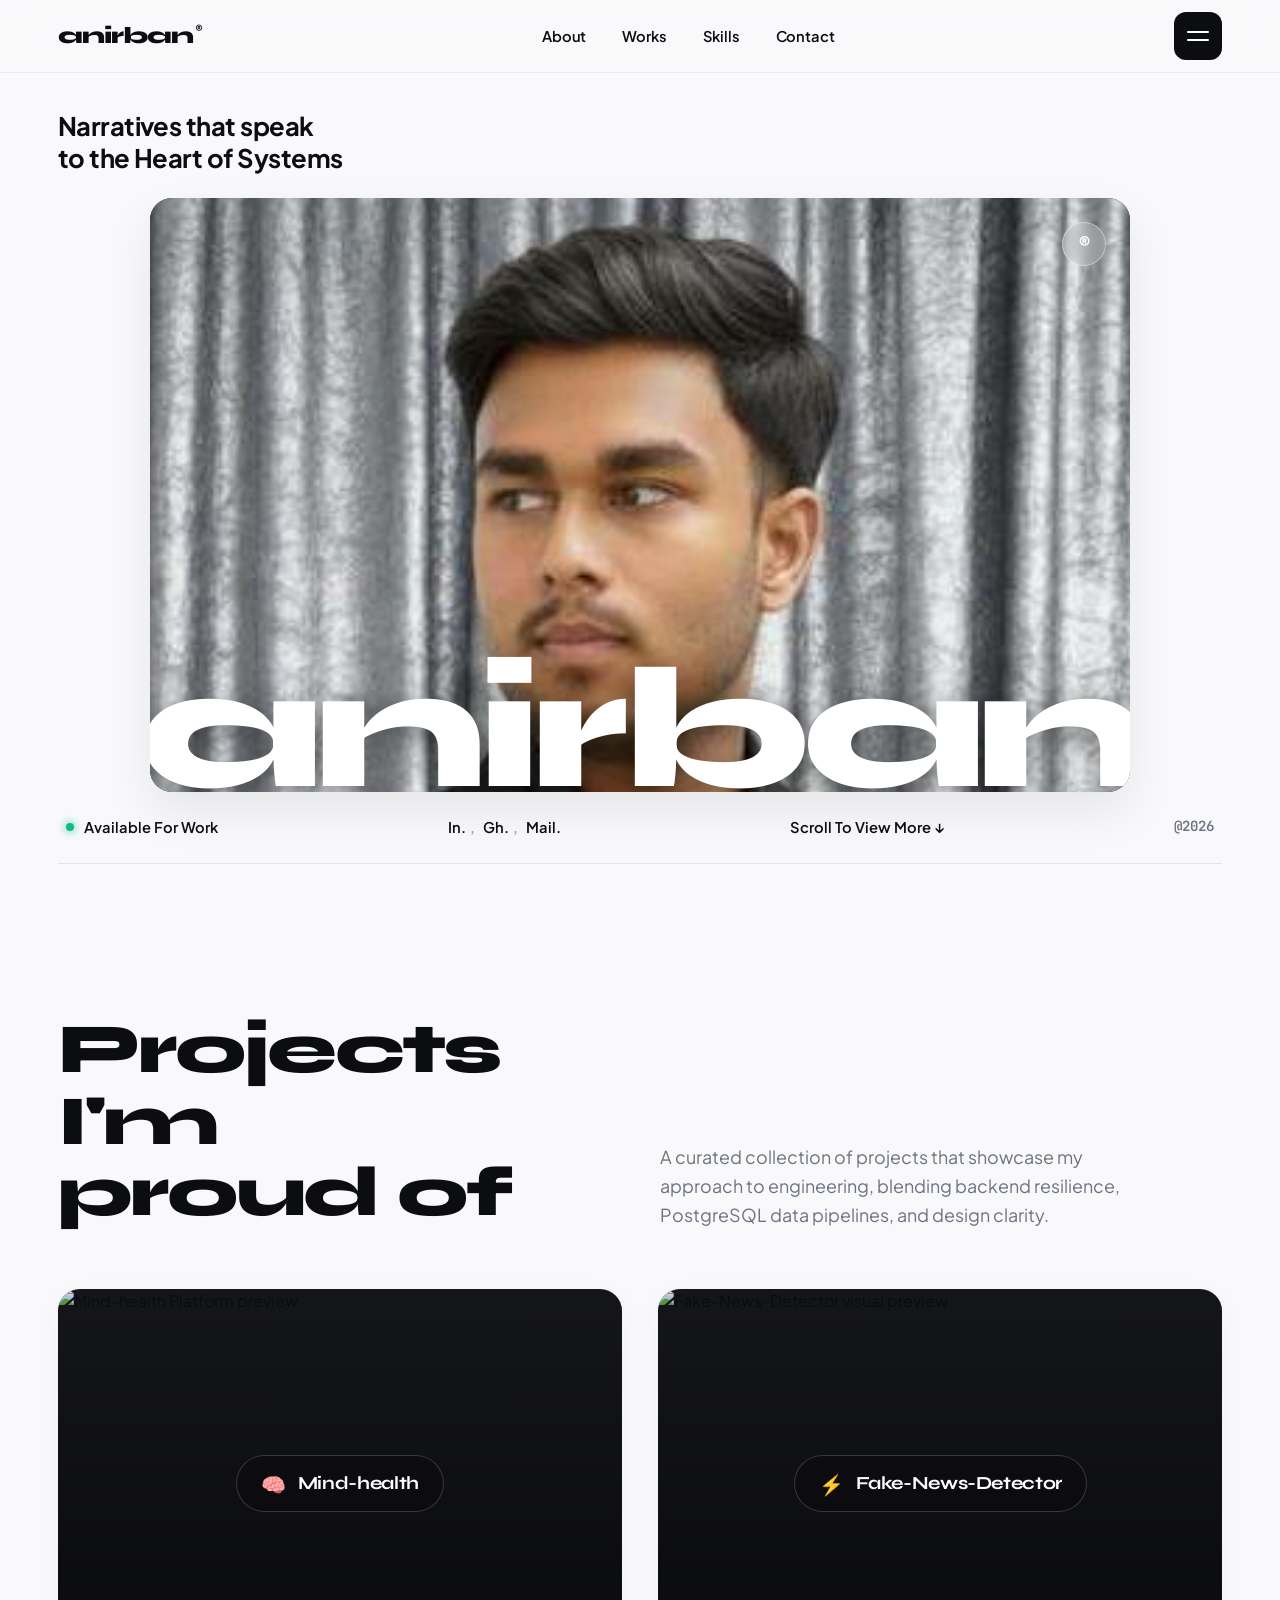
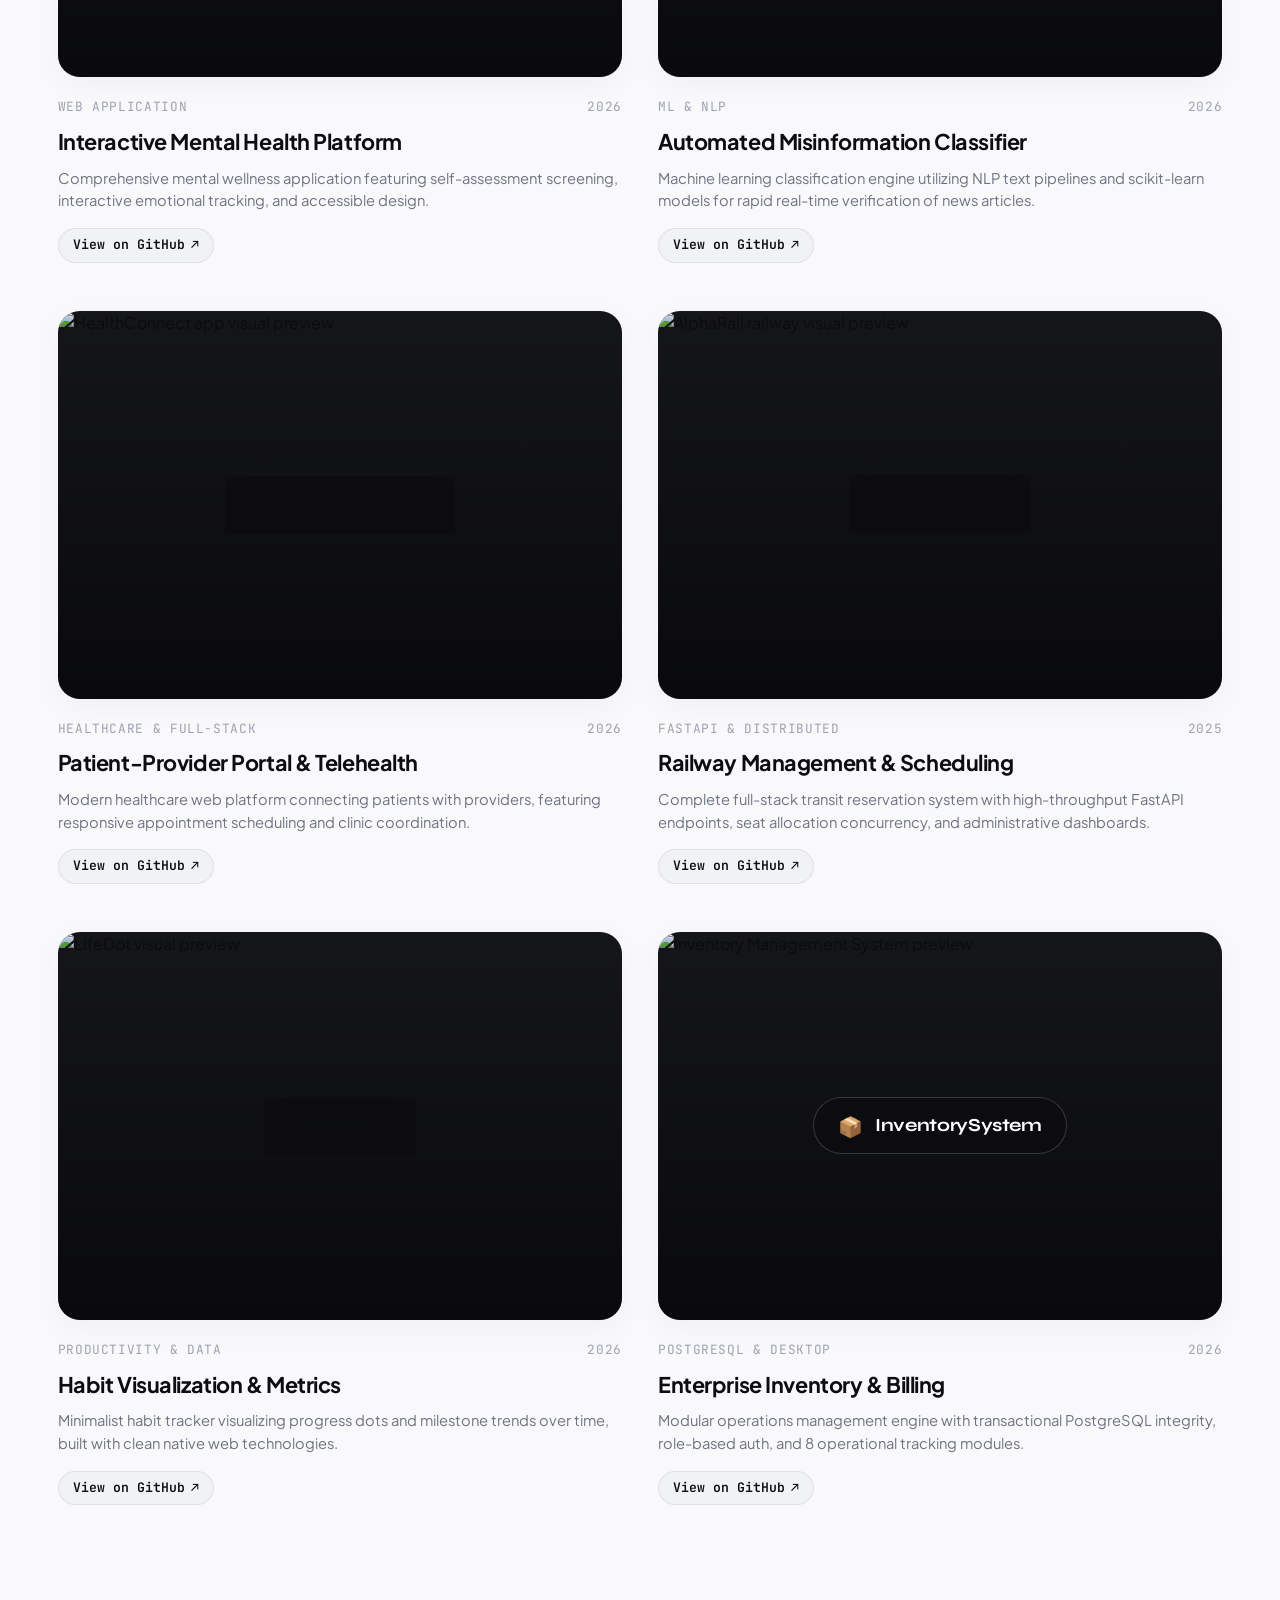
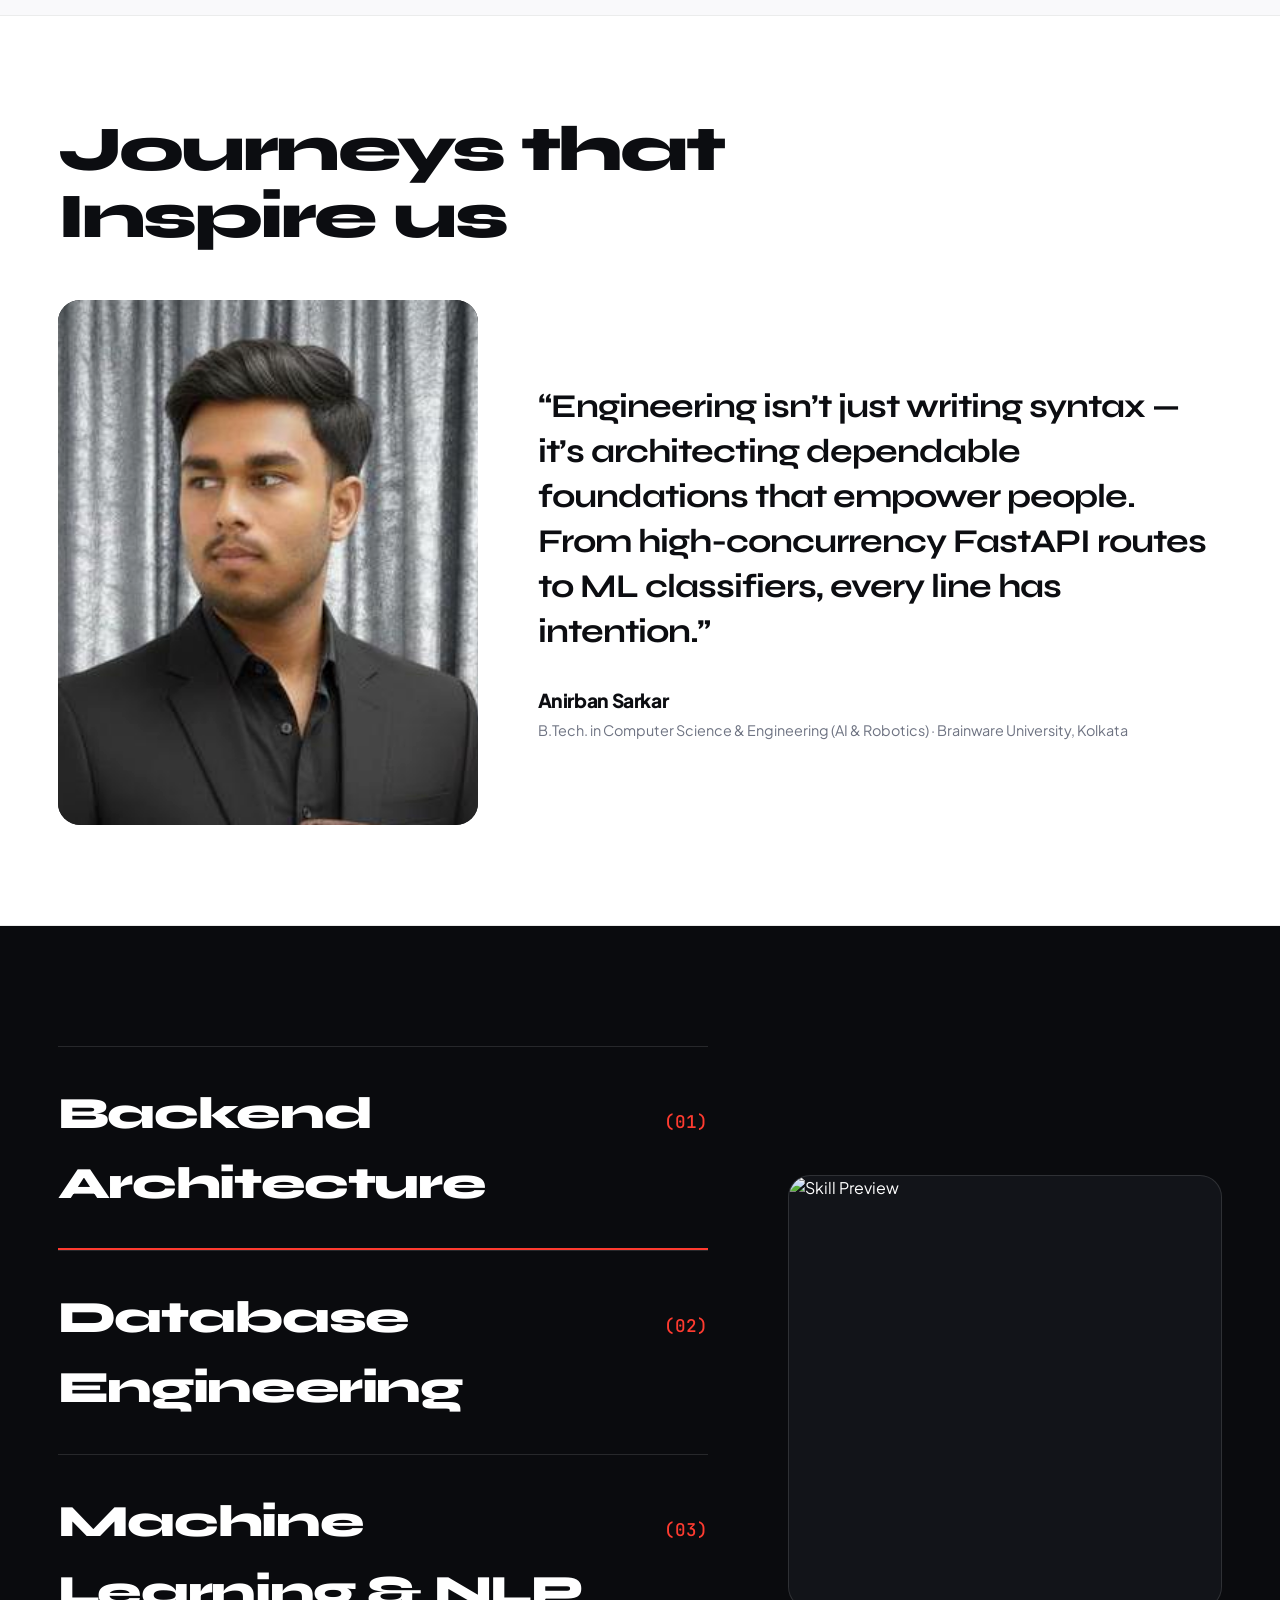
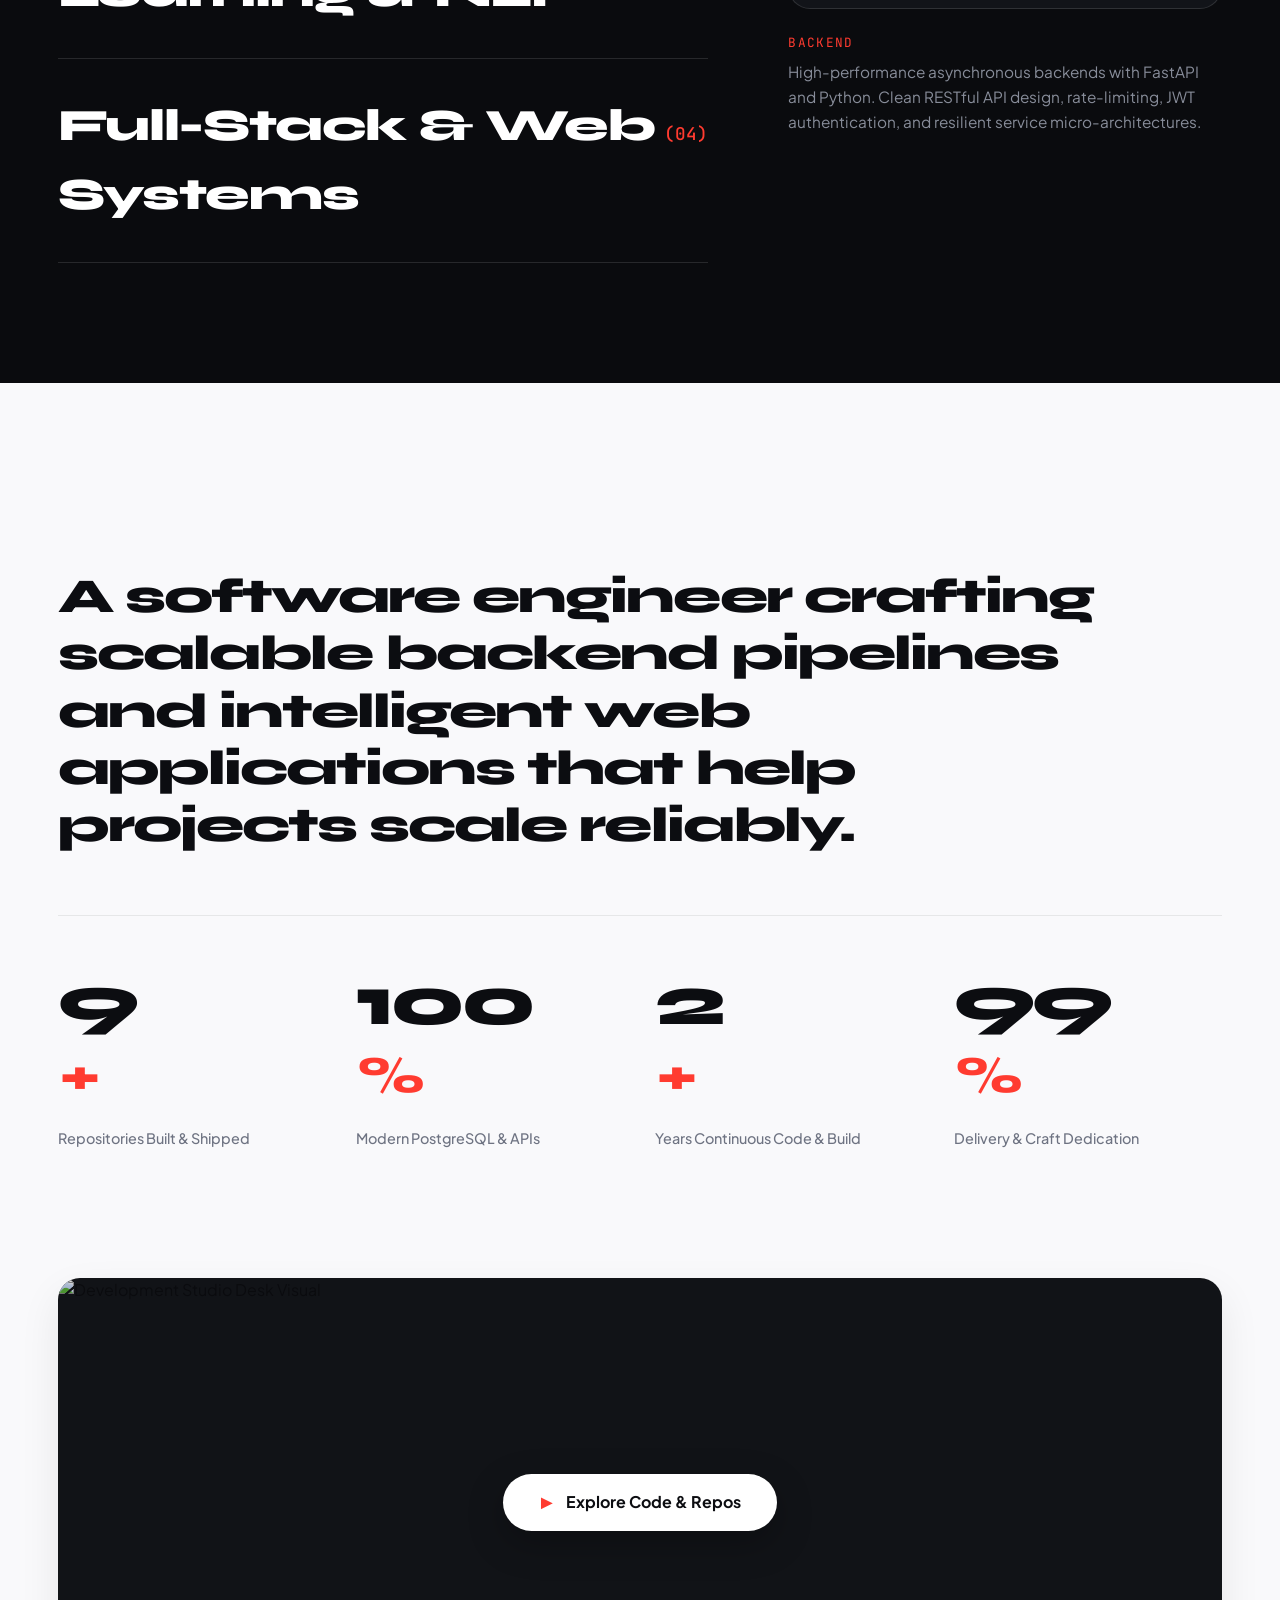
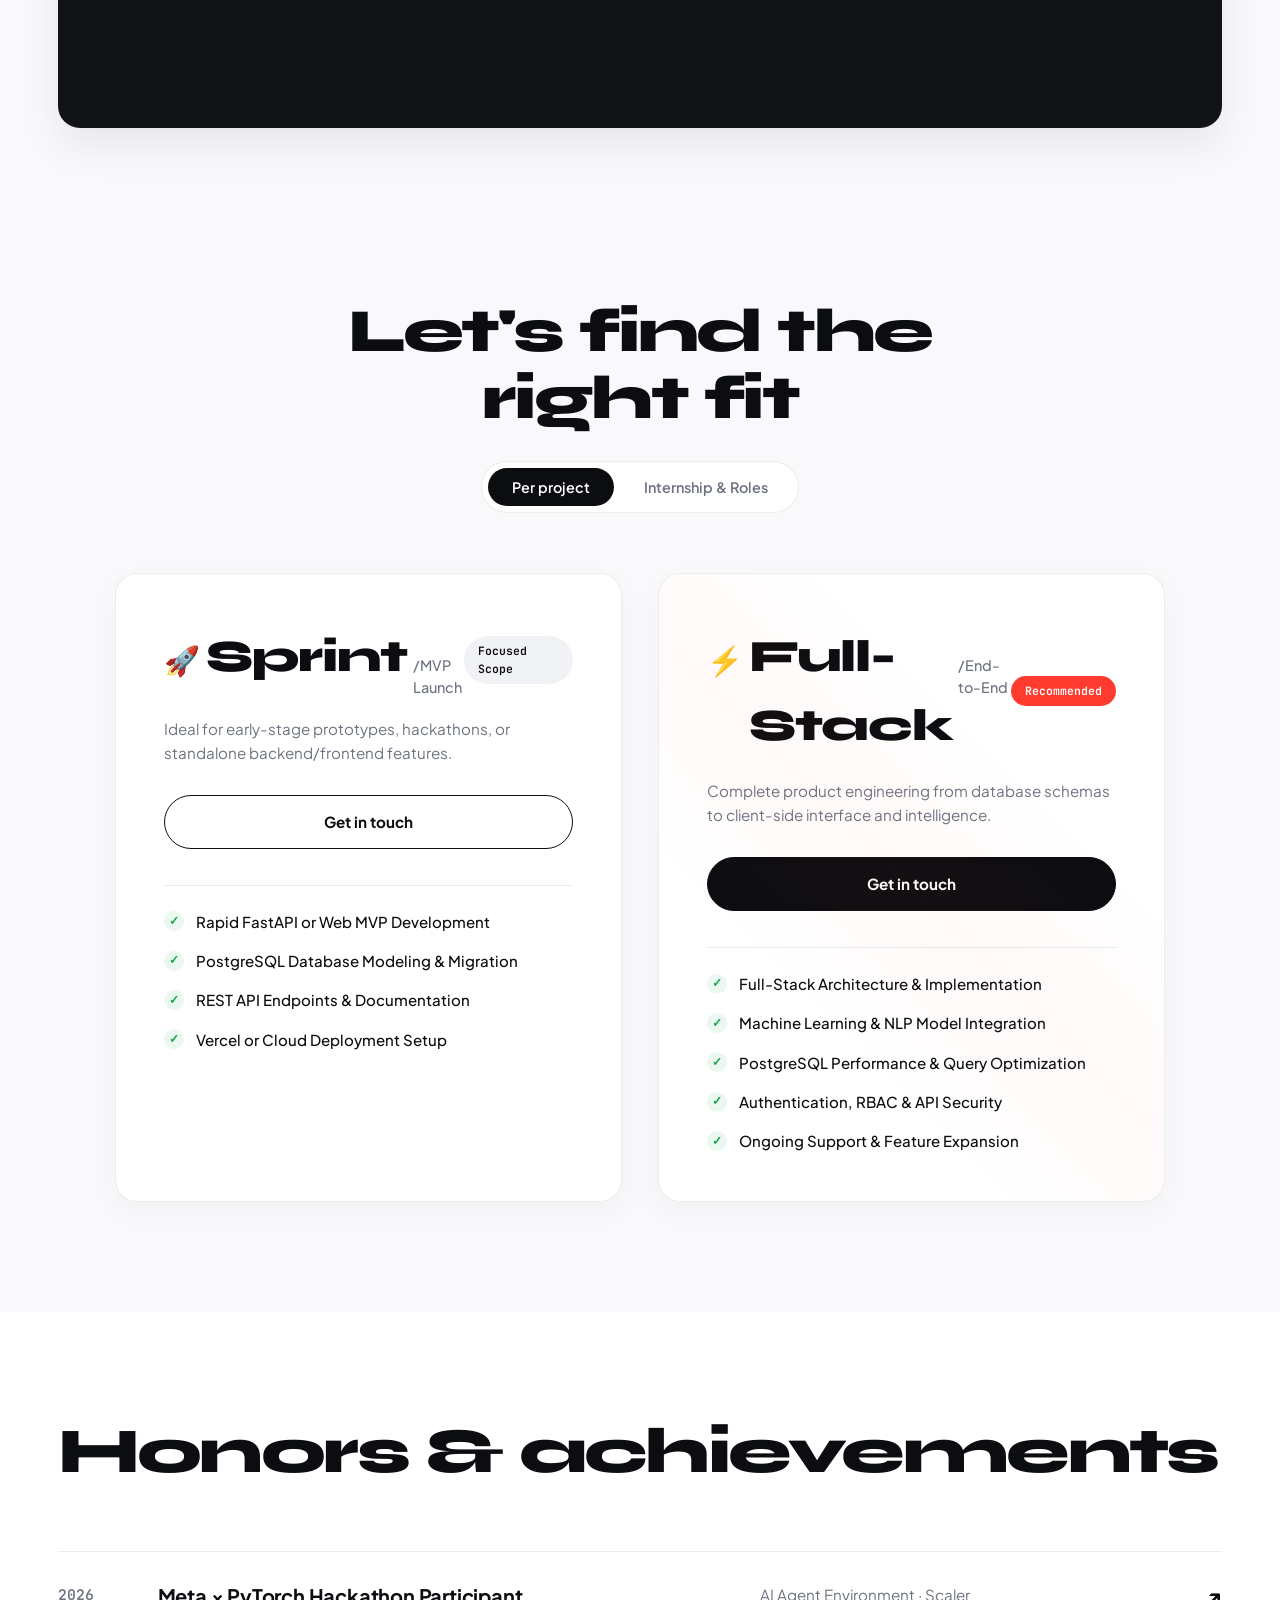
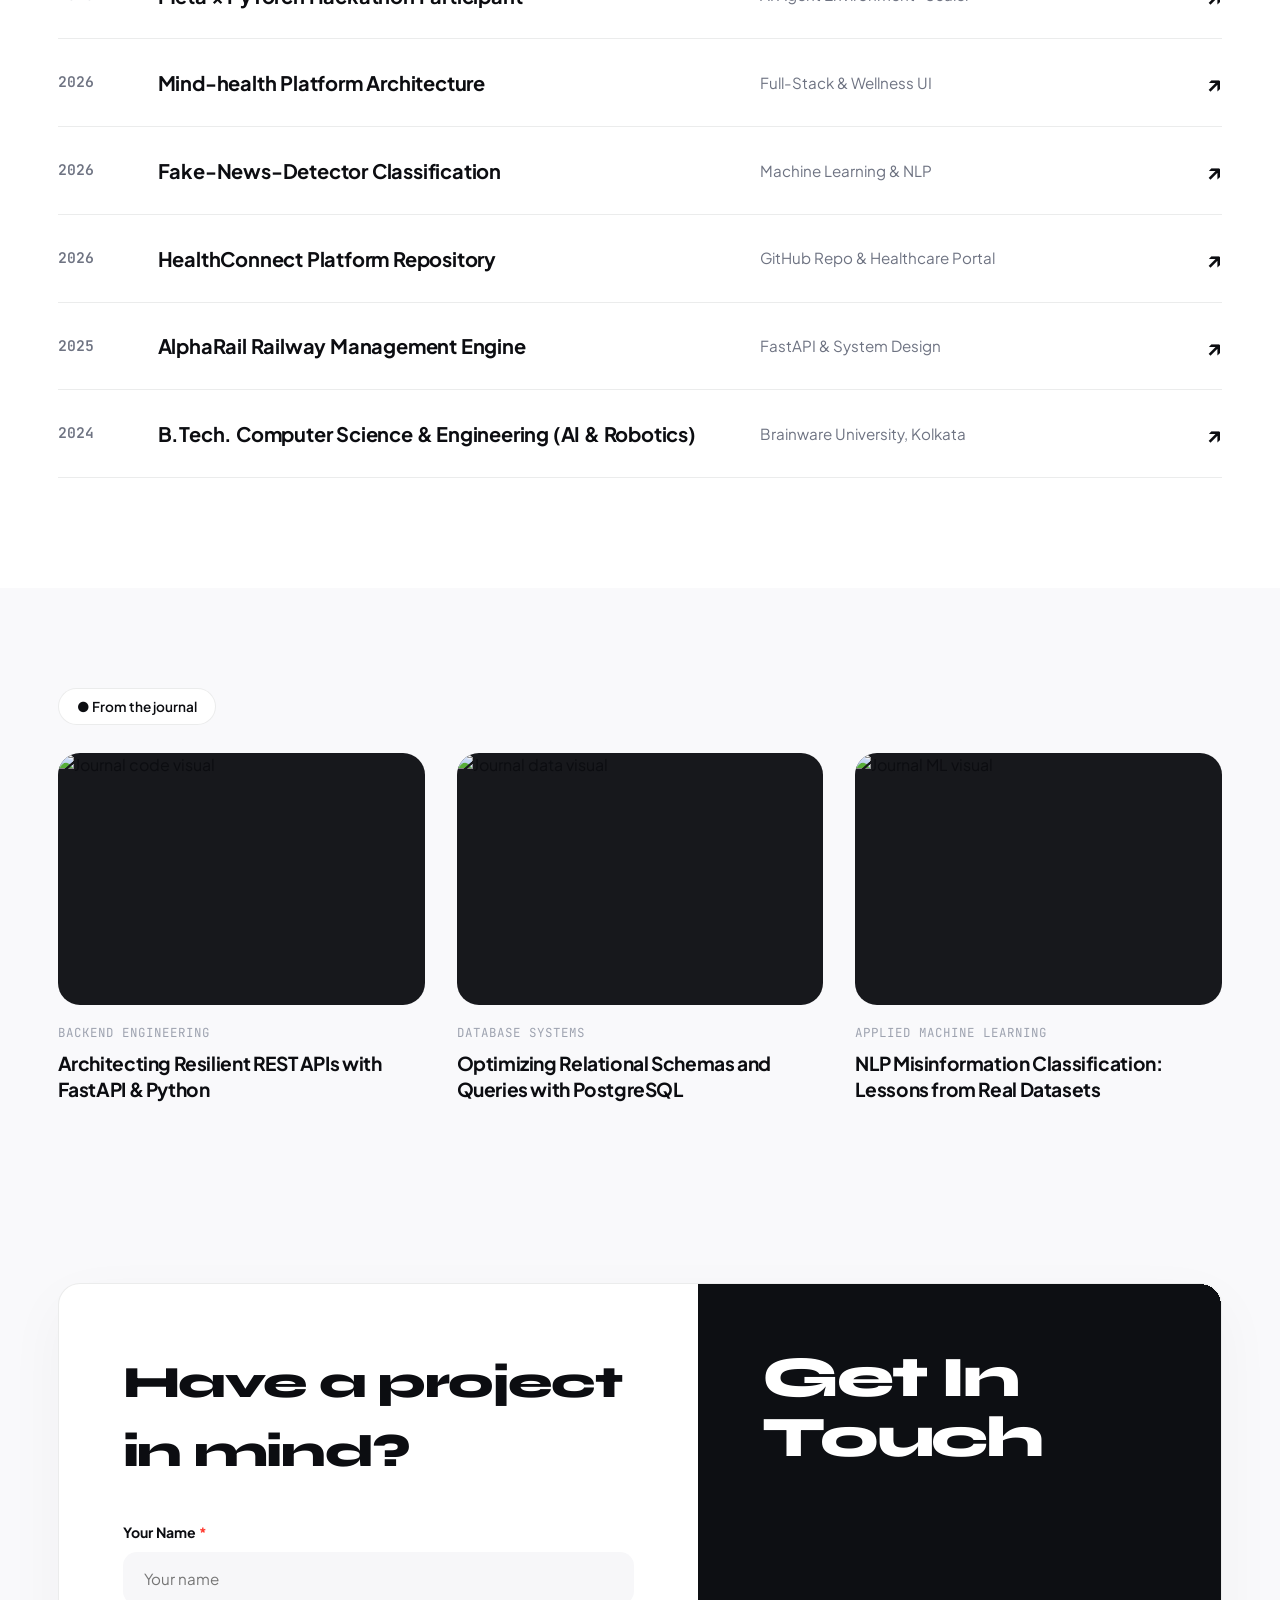
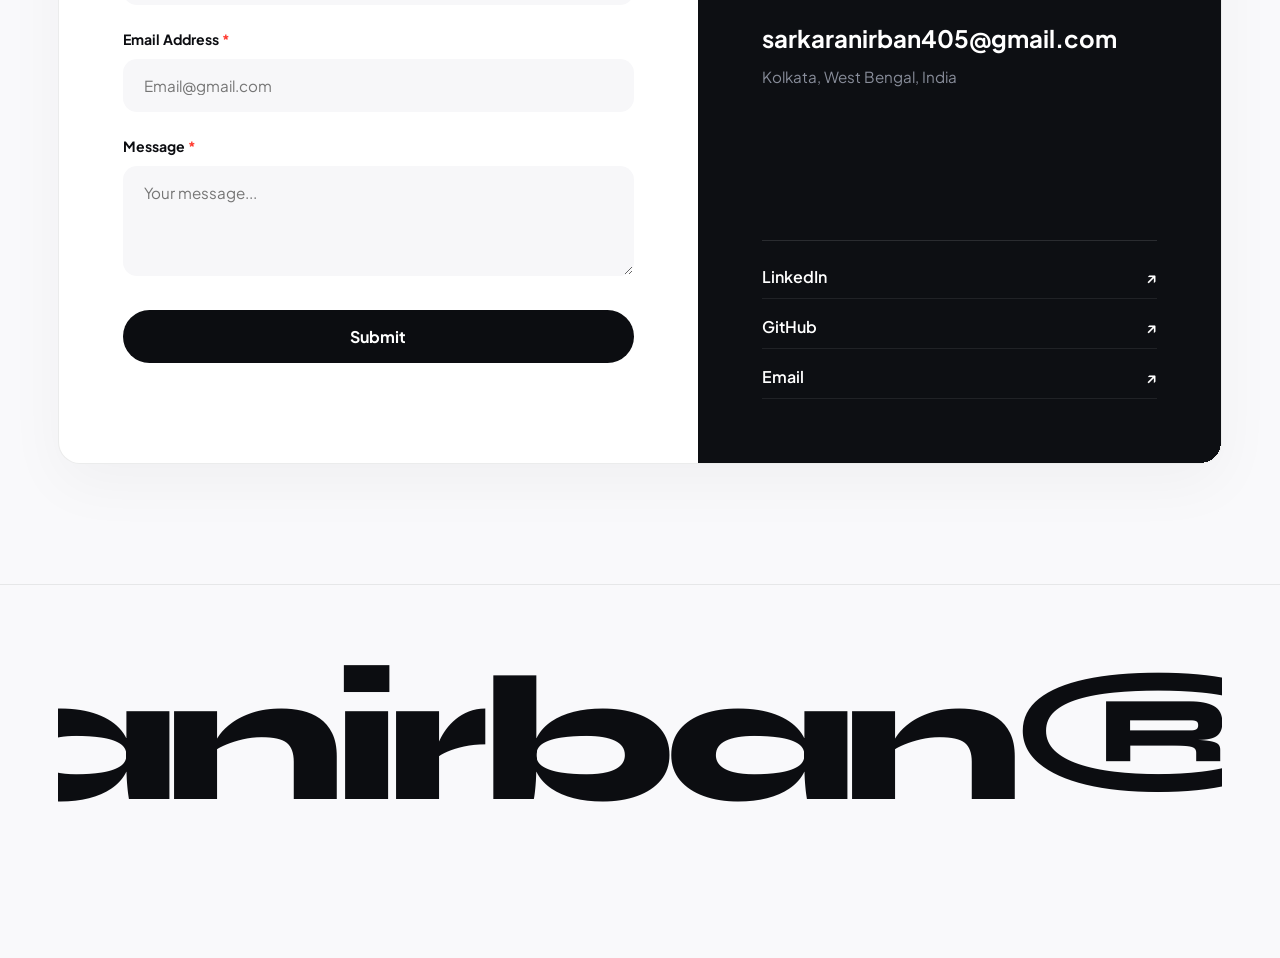
==== commit b90b1c79: "mn" ====
--- a/index.html
+++ b/index.html
@@ -60,7 +60,7 @@
         <span>✕</span>
       </button>
     </div>
-
+    
     <div class="menu-body">
       <nav class="menu-nav-links">
         <a href="#about" class="menu-link">About</a>
--- a/style.css
+++ b/style.css
@@ -196,9 +196,14 @@
   transition: transform 0.3s cubic-bezier(0.16, 1, 0.3, 1);
 }
 
-.nav-item:hover::after {
+.nav-item:hover::after,
+.nav-item.active::after {
   transform: scaleX(1);
   transform-origin: left;
+}
+
+.nav-item.active {
+  color: var(--accent-red);
 }
 
 .menu-toggle-btn {
@@ -1497,6 +1502,275 @@
   color: var(--accent-red);
 }
 
+/* ── Scroll-Triggered Reveal Animation System ── */
+.reveal {
+  opacity: 0;
+  transform: translateY(48px);
+  transition: opacity 0.9s cubic-bezier(0.16, 1, 0.3, 1),
+              transform 0.9s cubic-bezier(0.16, 1, 0.3, 1);
+}
+
+.reveal.revealed {
+  opacity: 1;
+  transform: translateY(0);
+}
+
+/* Stagger delay utility classes */
+.reveal-d1 { transition-delay: 0.08s; }
+.reveal-d2 { transition-delay: 0.16s; }
+.reveal-d3 { transition-delay: 0.24s; }
+.reveal-d4 { transition-delay: 0.32s; }
+.reveal-d5 { transition-delay: 0.40s; }
+.reveal-d6 { transition-delay: 0.48s; }
+
+/* Directional variants */
+.reveal-left {
+  opacity: 0;
+  transform: translateX(-60px);
+  transition: opacity 0.9s cubic-bezier(0.16, 1, 0.3, 1),
+              transform 0.9s cubic-bezier(0.16, 1, 0.3, 1);
+}
+.reveal-left.revealed {
+  opacity: 1;
+  transform: translateX(0);
+}
+
+.reveal-right {
+  opacity: 0;
+  transform: translateX(60px);
+  transition: opacity 0.9s cubic-bezier(0.16, 1, 0.3, 1),
+              transform 0.9s cubic-bezier(0.16, 1, 0.3, 1);
+}
+.reveal-right.revealed {
+  opacity: 1;
+  transform: translateX(0);
+}
+
+.reveal-scale {
+  opacity: 0;
+  transform: scale(0.92);
+  transition: opacity 0.8s cubic-bezier(0.16, 1, 0.3, 1),
+              transform 0.8s cubic-bezier(0.16, 1, 0.3, 1);
+}
+.reveal-scale.revealed {
+  opacity: 1;
+  transform: scale(1);
+}
+
+/* ── Hero Entrance Sequence ── */
+@keyframes heroFadeUp {
+  from {
+    opacity: 0;
+    transform: translateY(40px);
+  }
+  to {
+    opacity: 1;
+    transform: translateY(0);
+  }
+}
+
+@keyframes heroScaleIn {
+  from {
+    opacity: 0;
+    transform: scale(0.94);
+  }
+  to {
+    opacity: 1;
+    transform: scale(1);
+  }
+}
+
+@keyframes heroTitleSlideUp {
+  from {
+    opacity: 0;
+    transform: translateY(60px);
+  }
+  to {
+    opacity: 1;
+    transform: translateY(0);
+  }
+}
+
+@keyframes heroBadgePop {
+  from {
+    opacity: 0;
+    transform: scale(0) rotate(-20deg);
+  }
+  to {
+    opacity: 1;
+    transform: scale(1) rotate(0deg);
+  }
+}
+
+@keyframes statusBarSlideUp {
+  from {
+    opacity: 0;
+    transform: translateY(24px);
+  }
+  to {
+    opacity: 1;
+    transform: translateY(0);
+  }
+}
+
+@keyframes floatBadge {
+  0%, 100% { transform: translateY(0); }
+  50% { transform: translateY(-6px); }
+}
+
+.hero-top-text {
+  animation: heroFadeUp 0.8s cubic-bezier(0.16, 1, 0.3, 1) 0.1s both;
+}
+
+.hero-visual-frame {
+  animation: heroScaleIn 1s cubic-bezier(0.16, 1, 0.3, 1) 0.3s both;
+}
+
+.hero-giant-title span {
+  animation: heroTitleSlideUp 0.9s cubic-bezier(0.16, 1, 0.3, 1) 0.6s both;
+}
+
+.hero-badge-r {
+  animation: heroBadgePop 0.6s cubic-bezier(0.34, 1.56, 0.64, 1) 0.9s both;
+}
+
+.hero-badge-r {
+  animation: heroBadgePop 0.6s cubic-bezier(0.34, 1.56, 0.64, 1) 0.9s both,
+             floatBadge 3s ease-in-out 1.5s infinite;
+}
+
+.hero-status-bar {
+  animation: statusBarSlideUp 0.7s cubic-bezier(0.16, 1, 0.3, 1) 0.85s both;
+}
+
+/* ── Fullscreen Menu Enhanced Transitions ── */
+.fullscreen-menu .menu-link {
+  opacity: 0;
+  transform: translateY(30px);
+  transition: opacity 0.4s ease, transform 0.4s ease, color 0.3s ease;
+}
+
+.fullscreen-menu.open .menu-link {
+  opacity: 1;
+  transform: translateY(0);
+}
+
+.fullscreen-menu.open .menu-link:nth-child(1) { transition-delay: 0.15s; }
+.fullscreen-menu.open .menu-link:nth-child(2) { transition-delay: 0.22s; }
+.fullscreen-menu.open .menu-link:nth-child(3) { transition-delay: 0.29s; }
+.fullscreen-menu.open .menu-link:nth-child(4) { transition-delay: 0.36s; }
+.fullscreen-menu.open .menu-link:nth-child(5) { transition-delay: 0.43s; }
+.fullscreen-menu.open .menu-link:nth-child(6) { transition-delay: 0.50s; }
+
+.fullscreen-menu .menu-footer {
+  opacity: 0;
+  transform: translateY(20px);
+  transition: opacity 0.5s ease 0.55s, transform 0.5s ease 0.55s;
+}
+
+.fullscreen-menu.open .menu-footer {
+  opacity: 1;
+  transform: translateY(0);
+}
+
+/* ── Magnetic Tilt on Project Cards ── */
+.editorial-card {
+  transition: transform 0.5s cubic-bezier(0.16, 1, 0.3, 1);
+}
+
+/* ── Honor Row Stagger ── */
+.honor-row {
+  transition: transform 0.25s ease, background 0.25s ease, opacity 0.7s cubic-bezier(0.16, 1, 0.3, 1);
+}
+
+/* ── Skill Item Active Indicator Bar ── */
+.skill-interactive-item::after {
+  content: '';
+  position: absolute;
+  left: 0;
+  bottom: 0;
+  width: 0;
+  height: 2px;
+  background: var(--accent-red);
+  transition: width 0.5s cubic-bezier(0.16, 1, 0.3, 1);
+}
+
+.skill-interactive-item {
+  position: relative;
+}
+
+.skill-interactive-item.active::after {
+  width: 100%;
+}
+
+/* ── Journal Card Hover Lift ── */
+.journal-card {
+  transition: transform 0.4s cubic-bezier(0.16, 1, 0.3, 1),
+              box-shadow 0.4s ease;
+}
+
+.journal-card:hover {
+  transform: translateY(-8px);
+  box-shadow: 0 20px 48px rgba(0, 0, 0, 0.08);
+}
+
+/* ── Contact Form Field Focus Glow ── */
+.form-group input:focus,
+.form-group textarea:focus {
+  box-shadow: 0 0 0 3px rgba(255, 59, 48, 0.1);
+}
+
+/* ── Footer Brand Text Hover Gradient ── */
+.footer-brand-text {
+  transition: letter-spacing 0.6s cubic-bezier(0.16, 1, 0.3, 1);
+}
+
+.giant-footer-brand:hover .footer-brand-text {
+  letter-spacing: -0.02em;
+}
+
+/* ── Pricing Card Shimmer on Featured ── */
+.featured-plan {
+  overflow: hidden;
+}
+
+.featured-plan::before {
+  content: '';
+  position: absolute;
+  top: -50%;
+  left: -50%;
+  width: 200%;
+  height: 200%;
+  background: linear-gradient(
+    45deg,
+    transparent 40%,
+    rgba(255, 59, 48, 0.03) 50%,
+    transparent 60%
+  );
+  animation: shimmer 6s ease-in-out infinite;
+}
+
+@keyframes shimmer {
+  0% { transform: translate(-30%, -30%) rotate(0deg); }
+  100% { transform: translate(30%, 30%) rotate(0deg); }
+}
+
+/* ── Respect Reduced Motion ── */
+@media (prefers-reduced-motion: reduce) {
+  *, *::before, *::after {
+    animation-duration: 0.01ms !important;
+    animation-iteration-count: 1 !important;
+    transition-duration: 0.01ms !important;
+  }
+  .reveal,
+  .reveal-left,
+  .reveal-right,
+  .reveal-scale {
+    opacity: 1;
+    transform: none;
+  }
+}
+
 /* ── Responsive Breakpoints ── */
 @media (max-width: 1024px) {
   .projects-editorial-grid {
